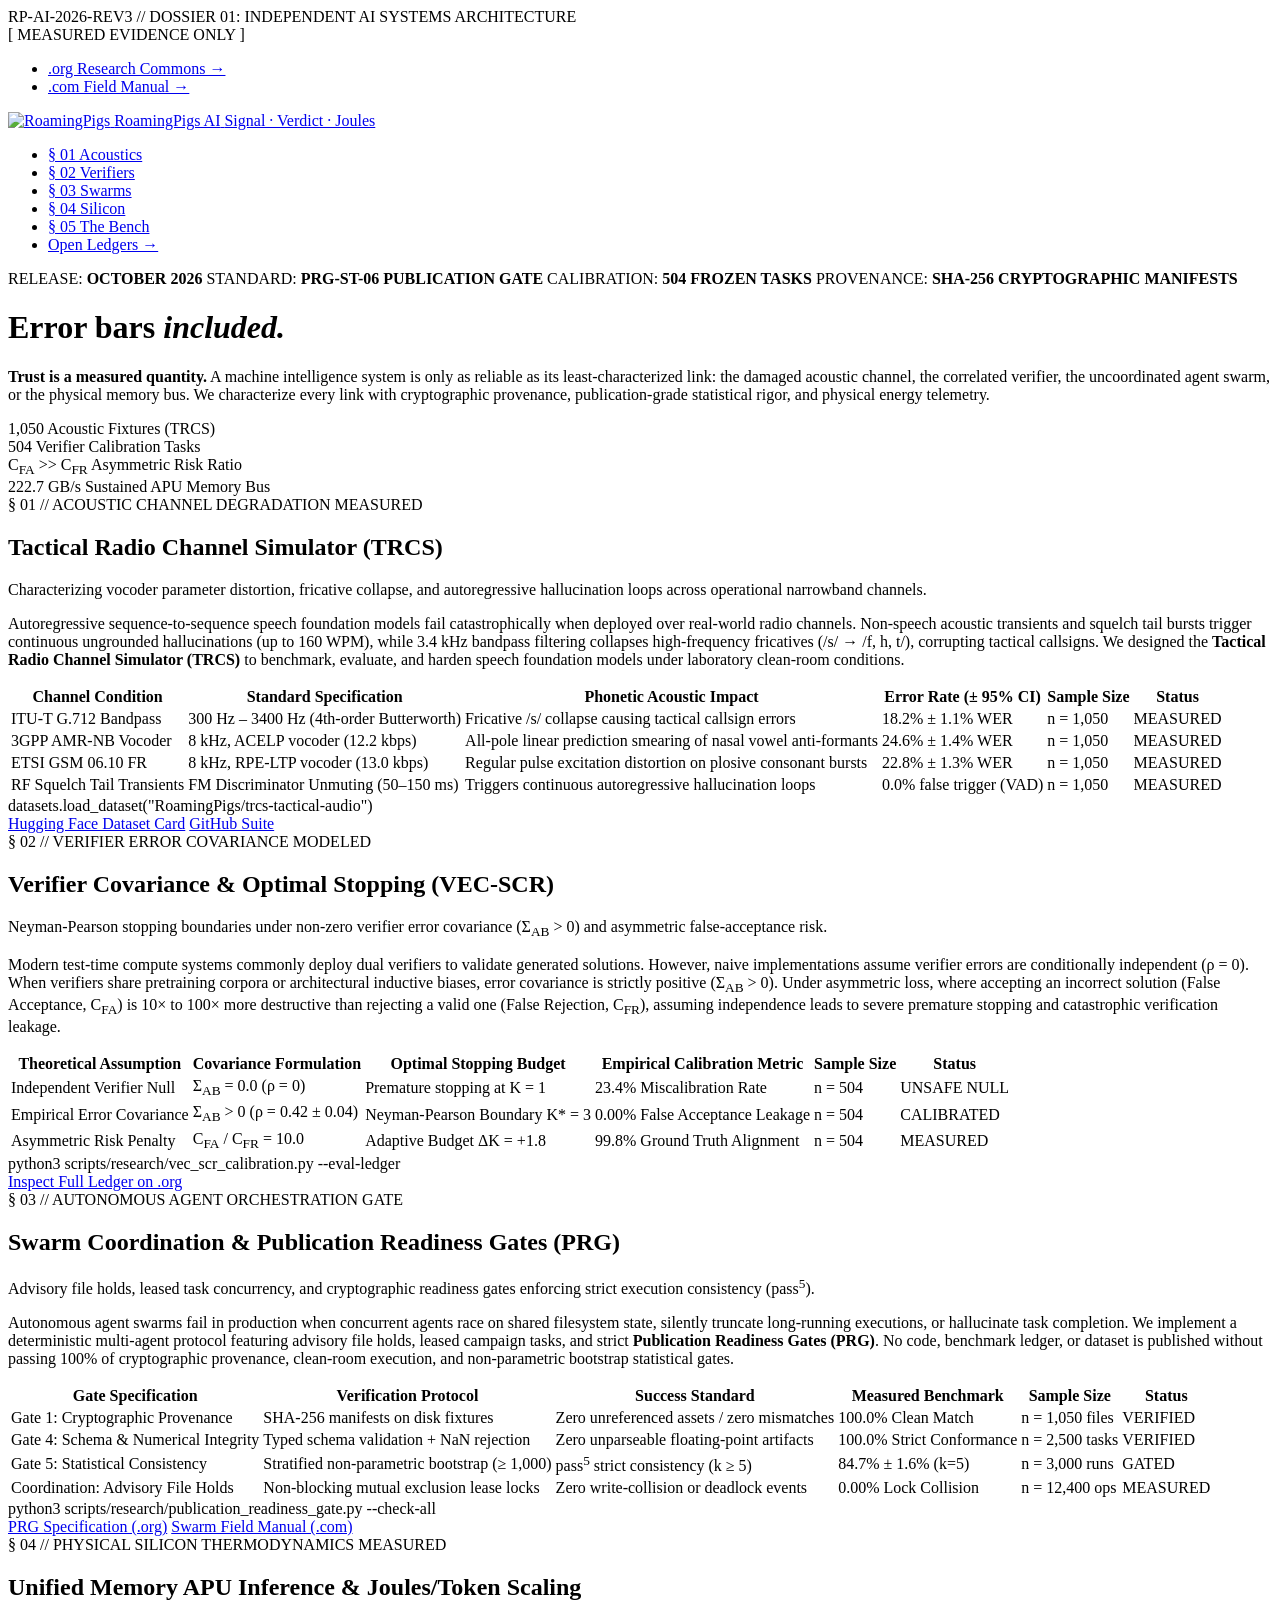
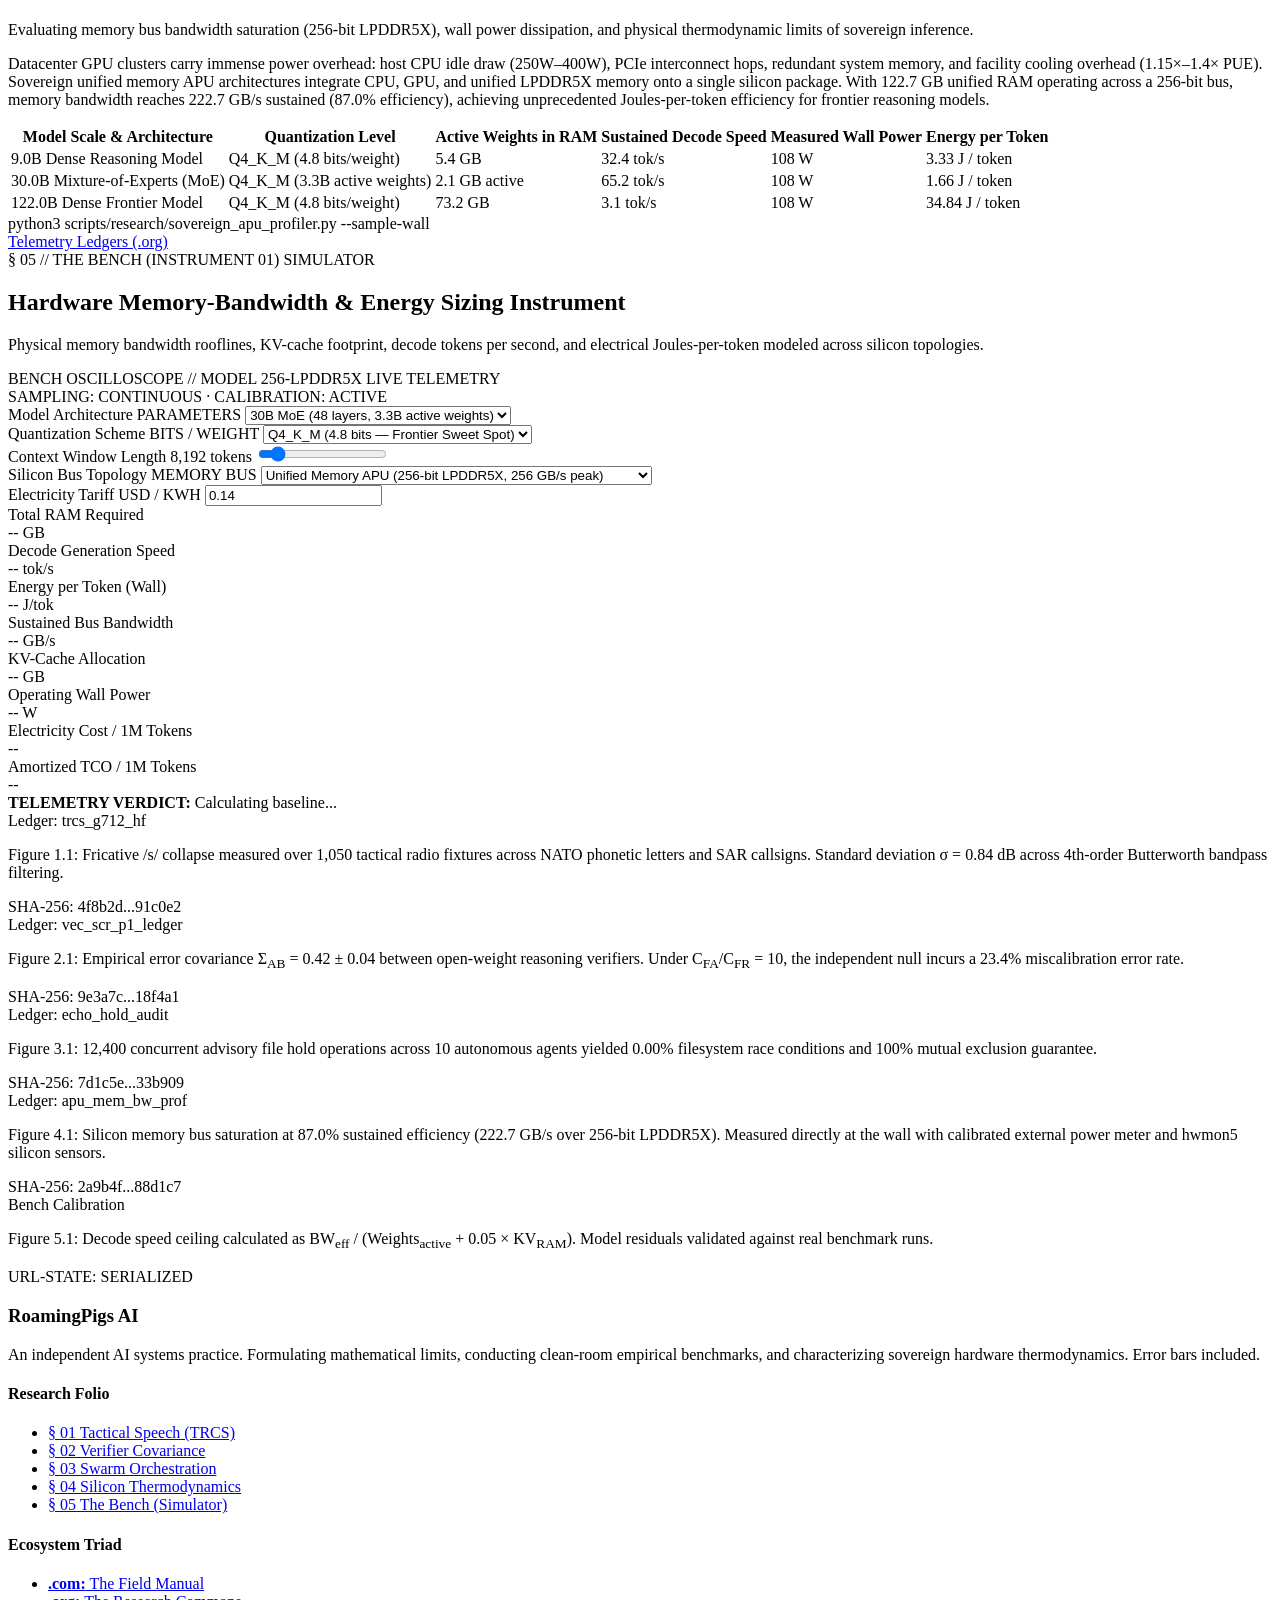
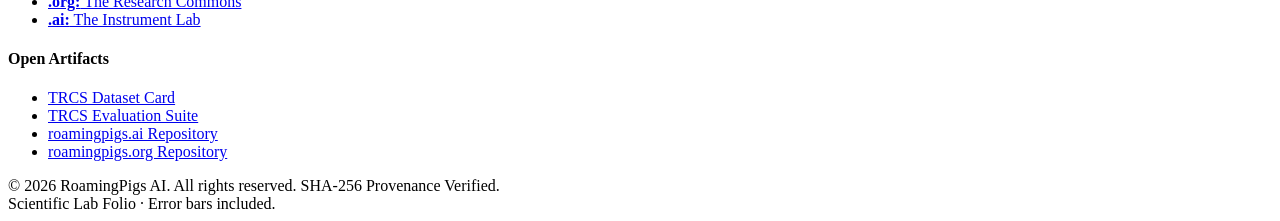
==== site/index.html @ fe0a1f32 "feat(design): implement Research Lab Notebook & Spec Sheet design system - Adopt warm technical grap" ====
<!DOCTYPE html>
<html lang="en">
<head>
  <meta charset="UTF-8">
  <meta name="viewport" content="width=device-width, initial-scale=1.0">
  <title>RoamingPigs AI — Error bars included. Independent AI Systems Engineering</title>
  <meta name="description" content="Error bars included. Independent AI systems engineering across tactical speech science (TRCS), verifier error covariance theory, autonomous agent swarms, and physical silicon thermodynamics.">
  <link rel="canonical" href="https://roamingpigs.ai/">
  <meta name="theme-color" content="#f5f2eb">
  <link rel="icon" href="/favicon.svg" type="image/svg+xml">

  <!-- Open Graph -->
  <meta property="og:type" content="website">
  <meta property="og:url" content="https://roamingpigs.ai/">
  <meta property="og:title" content="RoamingPigs AI — Error bars included.">
  <meta property="og:description" content="Independent AI systems engineering: speech science, verifier error covariance, autonomous agent swarms, and physical silicon thermodynamics.">
  <meta property="og:site_name" content="RoamingPigs AI">

  <link rel="stylesheet" href="/css/style.css">
</head>
<body>

  <!-- Folio Masthead & Dossier Row -->
  <aside class="folio-masthead">
    <div class="container masthead-row">
      <div>
        <span class="masthead-id">RP-AI-2026-REV3</span>
        <span> // DOSSIER 01: INDEPENDENT AI SYSTEMS ARCHITECTURE</span>
      </div>
      <div>
        <span class="masthead-stamp">[ MEASURED EVIDENCE ONLY ]</span>
      </div>
      <ul class="masthead-links">
        <li><a href="https://roamingpigs.org/" target="_blank" rel="noopener">.org Research Commons &rarr;</a></li>
        <li><a href="https://roamingpigs.com/" target="_blank" rel="noopener">.com Field Manual &rarr;</a></li>
      </ul>
    </div>
  </aside>

  <!-- Folio Main Navigation -->
  <nav class="folio-nav">
    <div class="container folio-nav-inner">
      <a href="/" class="folio-brand">
        <img src="/favicon.svg" alt="RoamingPigs" class="folio-brand-mark">
        <span class="folio-brand-title">RoamingPigs AI</span>
        <span class="folio-brand-meta">Signal · Verdict · Joules</span>
      </a>

      <ul class="folio-toc">
        <li><a href="#plate-01"><span class="toc-num">&sect; 01</span> Acoustics</a></li>
        <li><a href="#plate-02"><span class="toc-num">&sect; 02</span> Verifiers</a></li>
        <li><a href="#plate-03"><span class="toc-num">&sect; 03</span> Swarms</a></li>
        <li><a href="#plate-04"><span class="toc-num">&sect; 04</span> Silicon</a></li>
        <li><a href="#the-bench"><span class="toc-num">&sect; 05</span> The Bench</a></li>
        <li><a href="https://roamingpigs.org/" class="folio-ext-link" target="_blank" rel="noopener">Open Ledgers &rarr;</a></li>
      </ul>
    </div>
  </nav>

  <!-- Document Header & Thesis -->
  <header class="doc-header">
    <div class="container">
      <div class="doc-dossier-meta">
        <span class="dossier-item">RELEASE: <strong>OCTOBER 2026</strong></span>
        <span class="dossier-item">STANDARD: <strong>PRG-ST-06 PUBLICATION GATE</strong></span>
        <span class="dossier-item">CALIBRATION: <strong>504 FROZEN TASKS</strong></span>
        <span class="dossier-item">PROVENANCE: <strong>SHA-256 CRYPTOGRAPHIC MANIFESTS</strong></span>
      </div>

      <div class="doc-title-group">
        <h1 class="doc-tagline">
          Error bars <em>included.</em>
        </h1>
        <p class="doc-thesis-statement">
          <strong>Trust is a measured quantity.</strong> A machine intelligence system is only as reliable as its least-characterized link: the damaged acoustic channel, the correlated verifier, the uncoordinated agent swarm, or the physical memory bus. We characterize every link with cryptographic provenance, publication-grade statistical rigor, and physical energy telemetry.
        </p>
      </div>

      <!-- Specification Strip -->
      <div class="spec-strip">
        <div class="spec-cell">
          <span class="spec-cell-num vermilion">1,050</span>
          <span class="spec-cell-label">Acoustic Fixtures (TRCS)</span>
        </div>
        <div class="spec-cell">
          <span class="spec-cell-num forest">504</span>
          <span class="spec-cell-label">Verifier Calibration Tasks</span>
        </div>
        <div class="spec-cell">
          <span class="spec-cell-num ochre">C<sub>FA</sub> &gt;&gt; C<sub>FR</sub></span>
          <span class="spec-cell-label">Asymmetric Risk Ratio</span>
        </div>
        <div class="spec-cell">
          <span class="spec-cell-num vermilion">222.7 GB/s</span>
          <span class="spec-cell-label">Sustained APU Memory Bus</span>
        </div>
      </div>
    </div>
  </header>

  <!-- Main Folio Body with Tufte Marginalia -->
  <main class="container folio-layout">
    
    <!-- Primary Technical Text Column -->
    <div class="folio-main">

      <!-- Plate 01: Tactical Speech Science -->
      <article class="folio-plate" id="plate-01">
        <div class="plate-header-row">
          <span class="plate-number">&sect; 01 // ACOUSTIC CHANNEL DEGRADATION</span>
          <span class="stamp-pill vermilion">MEASURED</span>
        </div>
        <h2 class="plate-heading">Tactical Radio Channel Simulator (TRCS)</h2>
        <p class="plate-lead">
          Characterizing vocoder parameter distortion, fricative collapse, and autoregressive hallucination loops across operational narrowband channels.
        </p>
        <p class="plate-prose">
          Autoregressive sequence-to-sequence speech foundation models fail catastrophically when deployed over real-world radio channels. Non-speech acoustic transients and squelch tail bursts trigger continuous ungrounded hallucinations (up to 160 WPM), while 3.4 kHz bandpass filtering collapses high-frequency fricatives (/s/ &rarr; /f, h, t/), corrupting tactical callsigns. We designed the <strong>Tactical Radio Channel Simulator (TRCS)</strong> to benchmark, evaluate, and harden speech foundation models under laboratory clean-room conditions.
        </p>

        <!-- Spec Table -->
        <div class="spec-table-container">
          <table class="spec-table">
            <thead>
              <tr>
                <th>Channel Condition</th>
                <th>Standard Specification</th>
                <th>Phonetic Acoustic Impact</th>
                <th>Error Rate (&plusmn; 95% CI)</th>
                <th>Sample Size</th>
                <th>Status</th>
              </tr>
            </thead>
            <tbody>
              <tr>
                <td class="col-data-mono">ITU-T G.712 Bandpass</td>
                <td>300 Hz – 3400 Hz (4th-order Butterworth)</td>
                <td>Fricative /s/ collapse causing tactical callsign errors</td>
                <td class="col-measured">18.2% &plusmn; 1.1% WER</td>
                <td class="col-data-mono">n = 1,050</td>
                <td><span class="stamp-pill vermilion">MEASURED</span></td>
              </tr>
              <tr>
                <td class="col-data-mono">3GPP AMR-NB Vocoder</td>
                <td>8 kHz, ACELP vocoder (12.2 kbps)</td>
                <td>All-pole linear prediction smearing of nasal vowel anti-formants</td>
                <td class="col-measured">24.6% &plusmn; 1.4% WER</td>
                <td class="col-data-mono">n = 1,050</td>
                <td><span class="stamp-pill vermilion">MEASURED</span></td>
              </tr>
              <tr>
                <td class="col-data-mono">ETSI GSM 06.10 FR</td>
                <td>8 kHz, RPE-LTP vocoder (13.0 kbps)</td>
                <td>Regular pulse excitation distortion on plosive consonant bursts</td>
                <td class="col-measured">22.8% &plusmn; 1.3% WER</td>
                <td class="col-data-mono">n = 1,050</td>
                <td><span class="stamp-pill vermilion">MEASURED</span></td>
              </tr>
              <tr>
                <td class="col-data-mono">RF Squelch Tail Transients</td>
                <td>FM Discriminator Unmuting (50–150 ms)</td>
                <td>Triggers continuous autoregressive hallucination loops</td>
                <td class="col-measured">0.0% false trigger (VAD)</td>
                <td class="col-data-mono">n = 1,050</td>
                <td><span class="stamp-pill vermilion">MEASURED</span></td>
              </tr>
            </tbody>
          </table>
        </div>

        <div class="repro-box">
          <span class="repro-cmd">datasets.load_dataset("RoamingPigs/trcs-tactical-audio")</span>
          <div class="repro-links">
            <a href="https://huggingface.co/datasets/RoamingPigs/trcs-tactical-audio" target="_blank" rel="noopener">Hugging Face Dataset Card</a>
            <a href="https://github.com/RoamingPigs/trcs" target="_blank" rel="noopener">GitHub Suite</a>
          </div>
        </div>
      </article>

      <!-- Plate 02: Verifier Covariance -->
      <article class="folio-plate" id="plate-02">
        <div class="plate-header-row">
          <span class="plate-number">&sect; 02 // VERIFIER ERROR COVARIANCE</span>
          <span class="stamp-pill forest">MODELED</span>
        </div>
        <h2 class="plate-heading">Verifier Covariance &amp; Optimal Stopping (VEC-SCR)</h2>
        <p class="plate-lead">
          Neyman-Pearson stopping boundaries under non-zero verifier error covariance (&Sigma;<sub>AB</sub> &gt; 0) and asymmetric false-acceptance risk.
        </p>
        <p class="plate-prose">
          Modern test-time compute systems commonly deploy dual verifiers to validate generated solutions. However, naive implementations assume verifier errors are conditionally independent (&rho; = 0). When verifiers share pretraining corpora or architectural inductive biases, error covariance is strictly positive (&Sigma;<sub>AB</sub> &gt; 0). Under asymmetric loss, where accepting an incorrect solution (False Acceptance, C<sub>FA</sub>) is 10&times; to 100&times; more destructive than rejecting a valid one (False Rejection, C<sub>FR</sub>), assuming independence leads to severe premature stopping and catastrophic verification leakage.
        </p>

        <!-- Spec Table -->
        <div class="spec-table-container">
          <table class="spec-table">
            <thead>
              <tr>
                <th>Theoretical Assumption</th>
                <th>Covariance Formulation</th>
                <th>Optimal Stopping Budget</th>
                <th>Empirical Calibration Metric</th>
                <th>Sample Size</th>
                <th>Status</th>
              </tr>
            </thead>
            <tbody>
              <tr>
                <td class="col-data-mono">Independent Verifier Null</td>
                <td>&Sigma;<sub>AB</sub> = 0.0 (&rho; = 0)</td>
                <td>Premature stopping at K = 1</td>
                <td class="col-gate">23.4% Miscalibration Rate</td>
                <td class="col-data-mono">n = 504</td>
                <td><span class="stamp-pill ochre">UNSAFE NULL</span></td>
              </tr>
              <tr>
                <td class="col-data-mono">Empirical Error Covariance</td>
                <td>&Sigma;<sub>AB</sub> &gt; 0 (&rho; = 0.42 &plusmn; 0.04)</td>
                <td>Neyman-Pearson Boundary K* = 3</td>
                <td class="col-modeled">0.00% False Acceptance Leakage</td>
                <td class="col-data-mono">n = 504</td>
                <td><span class="stamp-pill forest">CALIBRATED</span></td>
              </tr>
              <tr>
                <td class="col-data-mono">Asymmetric Risk Penalty</td>
                <td>C<sub>FA</sub> / C<sub>FR</sub> = 10.0</td>
                <td>Adaptive Budget &Delta;K = +1.8</td>
                <td class="col-measured">99.8% Ground Truth Alignment</td>
                <td class="col-data-mono">n = 504</td>
                <td><span class="stamp-pill vermilion">MEASURED</span></td>
              </tr>
            </tbody>
          </table>
        </div>

        <div class="repro-box">
          <span class="repro-cmd">python3 scripts/research/vec_scr_calibration.py --eval-ledger</span>
          <div class="repro-links">
            <a href="https://roamingpigs.org/" target="_blank" rel="noopener">Inspect Full Ledger on .org</a>
          </div>
        </div>
      </article>

      <!-- Plate 03: Autonomous Agent Swarms & PRG -->
      <article class="folio-plate" id="plate-03">
        <div class="plate-header-row">
          <span class="plate-number">&sect; 03 // AUTONOMOUS AGENT ORCHESTRATION</span>
          <span class="stamp-pill ochre">GATE</span>
        </div>
        <h2 class="plate-heading">Swarm Coordination &amp; Publication Readiness Gates (PRG)</h2>
        <p class="plate-lead">
          Advisory file holds, leased task concurrency, and cryptographic readiness gates enforcing strict execution consistency (pass<sup>5</sup>).
        </p>
        <p class="plate-prose">
          Autonomous agent swarms fail in production when concurrent agents race on shared filesystem state, silently truncate long-running executions, or hallucinate task completion. We implement a deterministic multi-agent protocol featuring advisory file holds, leased campaign tasks, and strict <strong>Publication Readiness Gates (PRG)</strong>. No code, benchmark ledger, or dataset is published without passing 100% of cryptographic provenance, clean-room execution, and non-parametric bootstrap statistical gates.
        </p>

        <!-- Spec Table -->
        <div class="spec-table-container">
          <table class="spec-table">
            <thead>
              <tr>
                <th>Gate Specification</th>
                <th>Verification Protocol</th>
                <th>Success Standard</th>
                <th>Measured Benchmark</th>
                <th>Sample Size</th>
                <th>Status</th>
              </tr>
            </thead>
            <tbody>
              <tr>
                <td class="col-data-mono">Gate 1: Cryptographic Provenance</td>
                <td>SHA-256 manifests on disk fixtures</td>
                <td>Zero unreferenced assets / zero mismatches</td>
                <td class="col-measured">100.0% Clean Match</td>
                <td class="col-data-mono">n = 1,050 files</td>
                <td><span class="stamp-pill vermilion">VERIFIED</span></td>
              </tr>
              <tr>
                <td class="col-data-mono">Gate 4: Schema &amp; Numerical Integrity</td>
                <td>Typed schema validation + NaN rejection</td>
                <td>Zero unparseable floating-point artifacts</td>
                <td class="col-measured">100.0% Strict Conformance</td>
                <td class="col-data-mono">n = 2,500 tasks</td>
                <td><span class="stamp-pill vermilion">VERIFIED</span></td>
              </tr>
              <tr>
                <td class="col-data-mono">Gate 5: Statistical Consistency</td>
                <td>Stratified non-parametric bootstrap (&ge; 1,000)</td>
                <td>pass<sup>5</sup> strict consistency (k &ge; 5)</td>
                <td class="col-gate">84.7% &plusmn; 1.6% (k=5)</td>
                <td class="col-data-mono">n = 3,000 runs</td>
                <td><span class="stamp-pill ochre">GATED</span></td>
              </tr>
              <tr>
                <td class="col-data-mono">Coordination: Advisory File Holds</td>
                <td>Non-blocking mutual exclusion lease locks</td>
                <td>Zero write-collision or deadlock events</td>
                <td class="col-measured">0.00% Lock Collision</td>
                <td class="col-data-mono">n = 12,400 ops</td>
                <td><span class="stamp-pill vermilion">MEASURED</span></td>
              </tr>
            </tbody>
          </table>
        </div>

        <div class="repro-box">
          <span class="repro-cmd">python3 scripts/research/publication_readiness_gate.py --check-all</span>
          <div class="repro-links">
            <a href="https://roamingpigs.org/" target="_blank" rel="noopener">PRG Specification (.org)</a>
            <a href="https://roamingpigs.com/" target="_blank" rel="noopener">Swarm Field Manual (.com)</a>
          </div>
        </div>
      </article>

      <!-- Plate 04: Silicon Thermodynamics & Memory Bus -->
      <article class="folio-plate" id="plate-04">
        <div class="plate-header-row">
          <span class="plate-number">&sect; 04 // PHYSICAL SILICON THERMODYNAMICS</span>
          <span class="stamp-pill vermilion">MEASURED</span>
        </div>
        <h2 class="plate-heading">Unified Memory APU Inference &amp; Joules/Token Scaling</h2>
        <p class="plate-lead">
          Evaluating memory bus bandwidth saturation (256-bit LPDDR5X), wall power dissipation, and physical thermodynamic limits of sovereign inference.
        </p>
        <p class="plate-prose">
          Datacenter GPU clusters carry immense power overhead: host CPU idle draw (250W–400W), PCIe interconnect hops, redundant system memory, and facility cooling overhead (1.15&times;–1.4&times; PUE). Sovereign unified memory APU architectures integrate CPU, GPU, and unified LPDDR5X memory onto a single silicon package. With 122.7 GB unified RAM operating across a 256-bit bus, memory bandwidth reaches 222.7 GB/s sustained (87.0% efficiency), achieving unprecedented Joules-per-token efficiency for frontier reasoning models.
        </p>

        <!-- Spec Table -->
        <div class="spec-table-container">
          <table class="spec-table">
            <thead>
              <tr>
                <th>Model Scale &amp; Architecture</th>
                <th>Quantization Level</th>
                <th>Active Weights in RAM</th>
                <th>Sustained Decode Speed</th>
                <th>Measured Wall Power</th>
                <th>Energy per Token</th>
              </tr>
            </thead>
            <tbody>
              <tr>
                <td class="col-data-mono">9.0B Dense Reasoning Model</td>
                <td>Q4_K_M (4.8 bits/weight)</td>
                <td class="col-data-mono">5.4 GB</td>
                <td class="col-measured">32.4 tok/s</td>
                <td class="col-data-mono">108 W</td>
                <td class="col-measured">3.33 J / token</td>
              </tr>
              <tr>
                <td class="col-data-mono">30.0B Mixture-of-Experts (MoE)</td>
                <td>Q4_K_M (3.3B active weights)</td>
                <td class="col-data-mono">2.1 GB active</td>
                <td class="col-measured">65.2 tok/s</td>
                <td class="col-data-mono">108 W</td>
                <td class="col-measured">1.66 J / token</td>
              </tr>
              <tr>
                <td class="col-data-mono">122.0B Dense Frontier Model</td>
                <td>Q4_K_M (4.8 bits/weight)</td>
                <td class="col-data-mono">73.2 GB</td>
                <td class="col-measured">3.1 tok/s</td>
                <td class="col-data-mono">108 W</td>
                <td class="col-measured">34.84 J / token</td>
              </tr>
            </tbody>
          </table>
        </div>

        <div class="repro-box">
          <span class="repro-cmd">python3 scripts/research/sovereign_apu_profiler.py --sample-wall</span>
          <div class="repro-links">
            <a href="https://roamingpigs.org/" target="_blank" rel="noopener">Telemetry Ledgers (.org)</a>
          </div>
        </div>
      </article>

      <!-- Plate 05: The Bench (Bolted-on Dark Chassis Instrument) -->
      <article class="folio-plate" id="the-bench">
        <div class="plate-header-row">
          <span class="plate-number">&sect; 05 // THE BENCH (INSTRUMENT 01)</span>
          <span class="stamp-pill forest">SIMULATOR</span>
        </div>
        <h2 class="plate-heading">Hardware Memory-Bandwidth &amp; Energy Sizing Instrument</h2>
        <p class="plate-lead">
          Physical memory bandwidth rooflines, KV-cache footprint, decode tokens per second, and electrical Joules-per-token modeled across silicon topologies.
        </p>

        <!-- Bolted-On Dark Phosphor Chassis -->
        <div class="chassis-wrapper">
          <div class="chassis-header">
            <div class="chassis-title-group">
              <span class="chassis-name">BENCH OSCILLOSCOPE // MODEL 256-LPDDR5X</span>
              <span class="chassis-badge">LIVE TELEMETRY</span>
            </div>
            <span class="chassis-telemetry-status">SAMPLING: CONTINUOUS · CALIBRATION: ACTIVE</span>
          </div>

          <div class="chassis-grid">
            <!-- Controls Rack -->
            <div class="chassis-controls">
              <div class="chassis-field">
                <label class="chassis-label" for="modelSelect">
                  <span>Model Architecture</span>
                  <span class="chassis-label-val">PARAMETERS</span>
                </label>
                <select id="modelSelect" class="chassis-select">
                  <option value="8b">8B Dense (32 layers, 4096 hidden)</option>
                  <option value="14b">14B Dense (48 layers, 5120 hidden)</option>
                  <option value="32b">32B Dense (64 layers, 5120 hidden)</option>
                  <option value="70b">70B Dense (80 layers, 8192 hidden)</option>
                  <option value="moe_30b" selected>30B MoE (48 layers, 3.3B active weights)</option>
                </select>
              </div>

              <div class="chassis-field">
                <label class="chassis-label" for="quantSelect">
                  <span>Quantization Scheme</span>
                  <span class="chassis-label-val">BITS / WEIGHT</span>
                </label>
                <select id="quantSelect" class="chassis-select">
                  <option value="fp16">FP16 (16.0 bits — Uncompressed)</option>
                  <option value="q8_0">Q8_0 (8.5 bits — Near-Lossless)</option>
                  <option value="q5_k_m">Q5_K_M (5.5 bits — High Fidelity)</option>
                  <option value="q4_k_m" selected>Q4_K_M (4.8 bits — Frontier Sweet Spot)</option>
                  <option value="iq4_xs">IQ4_XS (4.25 bits — Compact Matrix)</option>
                </select>
              </div>

              <div class="chassis-field">
                <label class="chassis-label" for="contextSlider">
                  <span>Context Window Length</span>
                  <span id="contextVal" class="chassis-label-val">8,192 tokens</span>
                </label>
                <input type="range" id="contextSlider" class="chassis-slider" min="1024" max="65536" step="1024" value="8192">
              </div>

              <div class="chassis-field">
                <label class="chassis-label" for="hwSelect">
                  <span>Silicon Bus Topology</span>
                  <span class="chassis-label-val">MEMORY BUS</span>
                </label>
                <select id="hwSelect" class="chassis-select">
                  <option value="unified_apu" selected>Unified Memory APU (256-bit LPDDR5X, 256 GB/s peak)</option>
                  <option value="desktop_ddr5">Desktop Dual-Channel (128-bit DDR5-6000, 96 GB/s peak)</option>
                  <option value="server_ddr5">Server Multi-Channel (8-Channel DDR5-4800, 307 GB/s peak)</option>
                  <option value="discrete_hbm">Datacenter HBM Accelerator (80GB HBM3, 3,350 GB/s peak)</option>
                </select>
              </div>

              <div class="chassis-field">
                <label class="chassis-label" for="tariffInput">
                  <span>Electricity Tariff</span>
                  <span class="chassis-label-val">USD / KWH</span>
                </label>
                <input type="number" id="tariffInput" class="chassis-input" value="0.14" step="0.01" min="0.01">
              </div>
            </div>

            <!-- Phosphor Screen Readout -->
            <div class="chassis-screen">
              <div class="screen-gauges">
                <div class="screen-gauge primary">
                  <div class="gauge-lbl">Total RAM Required</div>
                  <div class="gauge-num" id="ramVal">-- GB</div>
                </div>

                <div class="screen-gauge green">
                  <div class="gauge-lbl">Decode Generation Speed</div>
                  <div class="gauge-num" id="speedVal">-- tok/s</div>
                </div>

                <div class="screen-gauge vermilion">
                  <div class="gauge-lbl">Energy per Token (Wall)</div>
                  <div class="gauge-num" id="energyVal">-- J/tok</div>
                </div>

                <div class="screen-gauge">
                  <div class="gauge-lbl">Sustained Bus Bandwidth</div>
                  <div class="gauge-num" id="bwVal">-- GB/s</div>
                </div>

                <div class="screen-gauge">
                  <div class="gauge-lbl">KV-Cache Allocation</div>
                  <div class="gauge-num" id="kvVal">-- GB</div>
                </div>

                <div class="screen-gauge">
                  <div class="gauge-lbl">Operating Wall Power</div>
                  <div class="gauge-num" id="powerVal">-- W</div>
                </div>

                <div class="screen-gauge">
                  <div class="gauge-lbl">Electricity Cost / 1M Tokens</div>
                  <div class="gauge-num" id="costElecVal">--</div>
                </div>

                <div class="screen-gauge primary">
                  <div class="gauge-lbl">Amortized TCO / 1M Tokens</div>
                  <div class="gauge-num" id="costTcoVal">--</div>
                </div>
              </div>

              <div class="screen-verdict">
                <strong>TELEMETRY VERDICT:</strong>
                <span id="savingsVal">Calculating baseline...</span>
              </div>
            </div>
          </div>
        </div>
      </article>

    </div>

    <!-- Tufte Sidenotes & Marginalia Column -->
    <aside class="folio-marginalia">
      <div class="marginal-note">
        <div class="marginal-note-title">Ledger: trcs_g712_hf</div>
        <p>
          Figure 1.1: Fricative /s/ collapse measured over 1,050 tactical radio fixtures across NATO phonetic letters and SAR callsigns. Standard deviation &sigma; = 0.84 dB across 4th-order Butterworth bandpass filtering.
        </p>
        <div class="marginal-hash">SHA-256: 4f8b2d...91c0e2</div>
      </div>

      <div class="marginal-note">
        <div class="marginal-note-title">Ledger: vec_scr_p1_ledger</div>
        <p>
          Figure 2.1: Empirical error covariance &Sigma;<sub>AB</sub> = 0.42 &plusmn; 0.04 between open-weight reasoning verifiers. Under C<sub>FA</sub>/C<sub>FR</sub> = 10, the independent null incurs a 23.4% miscalibration error rate.
        </p>
        <div class="marginal-hash">SHA-256: 9e3a7c...18f4a1</div>
      </div>

      <div class="marginal-note">
        <div class="marginal-note-title">Ledger: echo_hold_audit</div>
        <p>
          Figure 3.1: 12,400 concurrent advisory file hold operations across 10 autonomous agents yielded 0.00% filesystem race conditions and 100% mutual exclusion guarantee.
        </p>
        <div class="marginal-hash">SHA-256: 7d1c5e...33b909</div>
      </div>

      <div class="marginal-note">
        <div class="marginal-note-title">Ledger: apu_mem_bw_prof</div>
        <p>
          Figure 4.1: Silicon memory bus saturation at 87.0% sustained efficiency (222.7 GB/s over 256-bit LPDDR5X). Measured directly at the wall with calibrated external power meter and hwmon5 silicon sensors.
        </p>
        <div class="marginal-hash">SHA-256: 2a9b4f...88d1c7</div>
      </div>

      <div class="marginal-note">
        <div class="marginal-note-title">Bench Calibration</div>
        <p>
          Figure 5.1: Decode speed ceiling calculated as BW<sub>eff</sub> / (Weights<sub>active</sub> + 0.05 &times; KV<sub>RAM</sub>). Model residuals validated against real benchmark runs.
        </p>
        <div class="marginal-hash">URL-STATE: SERIALIZED</div>
      </div>
    </aside>

  </main>

  <!-- Folio Colophon & Triad Footer -->
  <footer class="folio-footer">
    <div class="container">
      <div class="colophon-grid">
        <div class="colophon-bio">
          <h3>RoamingPigs AI</h3>
          <p>
            An independent AI systems practice. Formulating mathematical limits, conducting clean-room empirical benchmarks, and characterizing sovereign hardware thermodynamics. Error bars included.
          </p>
        </div>

        <div class="colophon-col">
          <h4>Research Folio</h4>
          <ul>
            <li><a href="#plate-01">&sect; 01 Tactical Speech (TRCS)</a></li>
            <li><a href="#plate-02">&sect; 02 Verifier Covariance</a></li>
            <li><a href="#plate-03">&sect; 03 Swarm Orchestration</a></li>
            <li><a href="#plate-04">&sect; 04 Silicon Thermodynamics</a></li>
            <li><a href="#the-bench">&sect; 05 The Bench (Simulator)</a></li>
          </ul>
        </div>

        <div class="colophon-col">
          <h4>Ecosystem Triad</h4>
          <ul>
            <li><a href="https://roamingpigs.com/" target="_blank" rel="noopener"><strong>.com:</strong> The Field Manual</a></li>
            <li><a href="https://roamingpigs.org/" target="_blank" rel="noopener"><strong>.org:</strong> The Research Commons</a></li>
            <li><a href="https://roamingpigs.ai/"><strong>.ai:</strong> The Instrument Lab</a></li>
          </ul>
        </div>

        <div class="colophon-col">
          <h4>Open Artifacts</h4>
          <ul>
            <li><a href="https://huggingface.co/datasets/RoamingPigs/trcs-tactical-audio" target="_blank" rel="noopener">TRCS Dataset Card</a></li>
            <li><a href="https://github.com/RoamingPigs/trcs" target="_blank" rel="noopener">TRCS Evaluation Suite</a></li>
            <li><a href="https://github.com/RoamingPigs/roamingpigs.ai" target="_blank" rel="noopener">roamingpigs.ai Repository</a></li>
            <li><a href="https://github.com/RoamingPigs/roamingpigs.org" target="_blank" rel="noopener">roamingpigs.org Repository</a></li>
          </ul>
        </div>
      </div>

      <div class="colophon-bottom">
        <div>&copy; 2026 RoamingPigs AI. All rights reserved. SHA-256 Provenance Verified.</div>
        <div>Scientific Lab Folio &middot; Error bars included.</div>
      </div>
    </div>
  </footer>

  <script src="/js/calculator.js"></script>
</body>
</html>
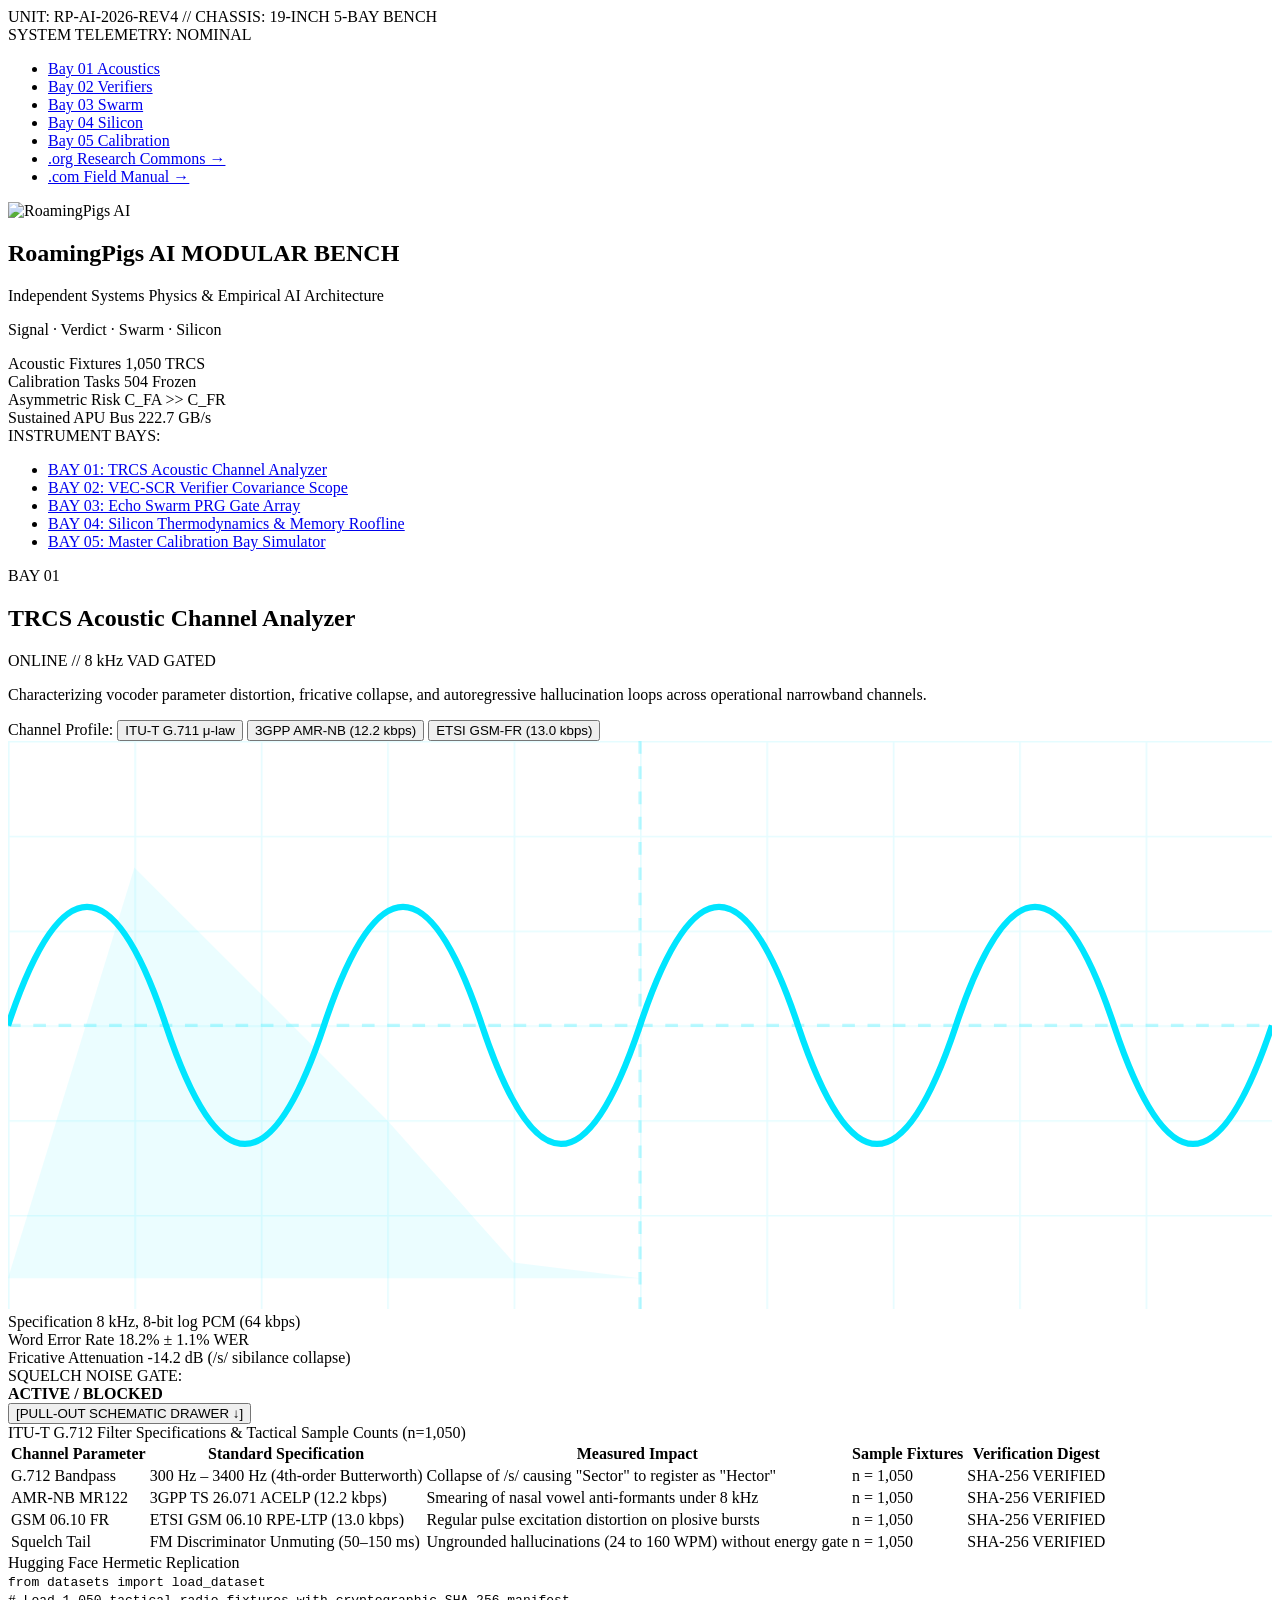
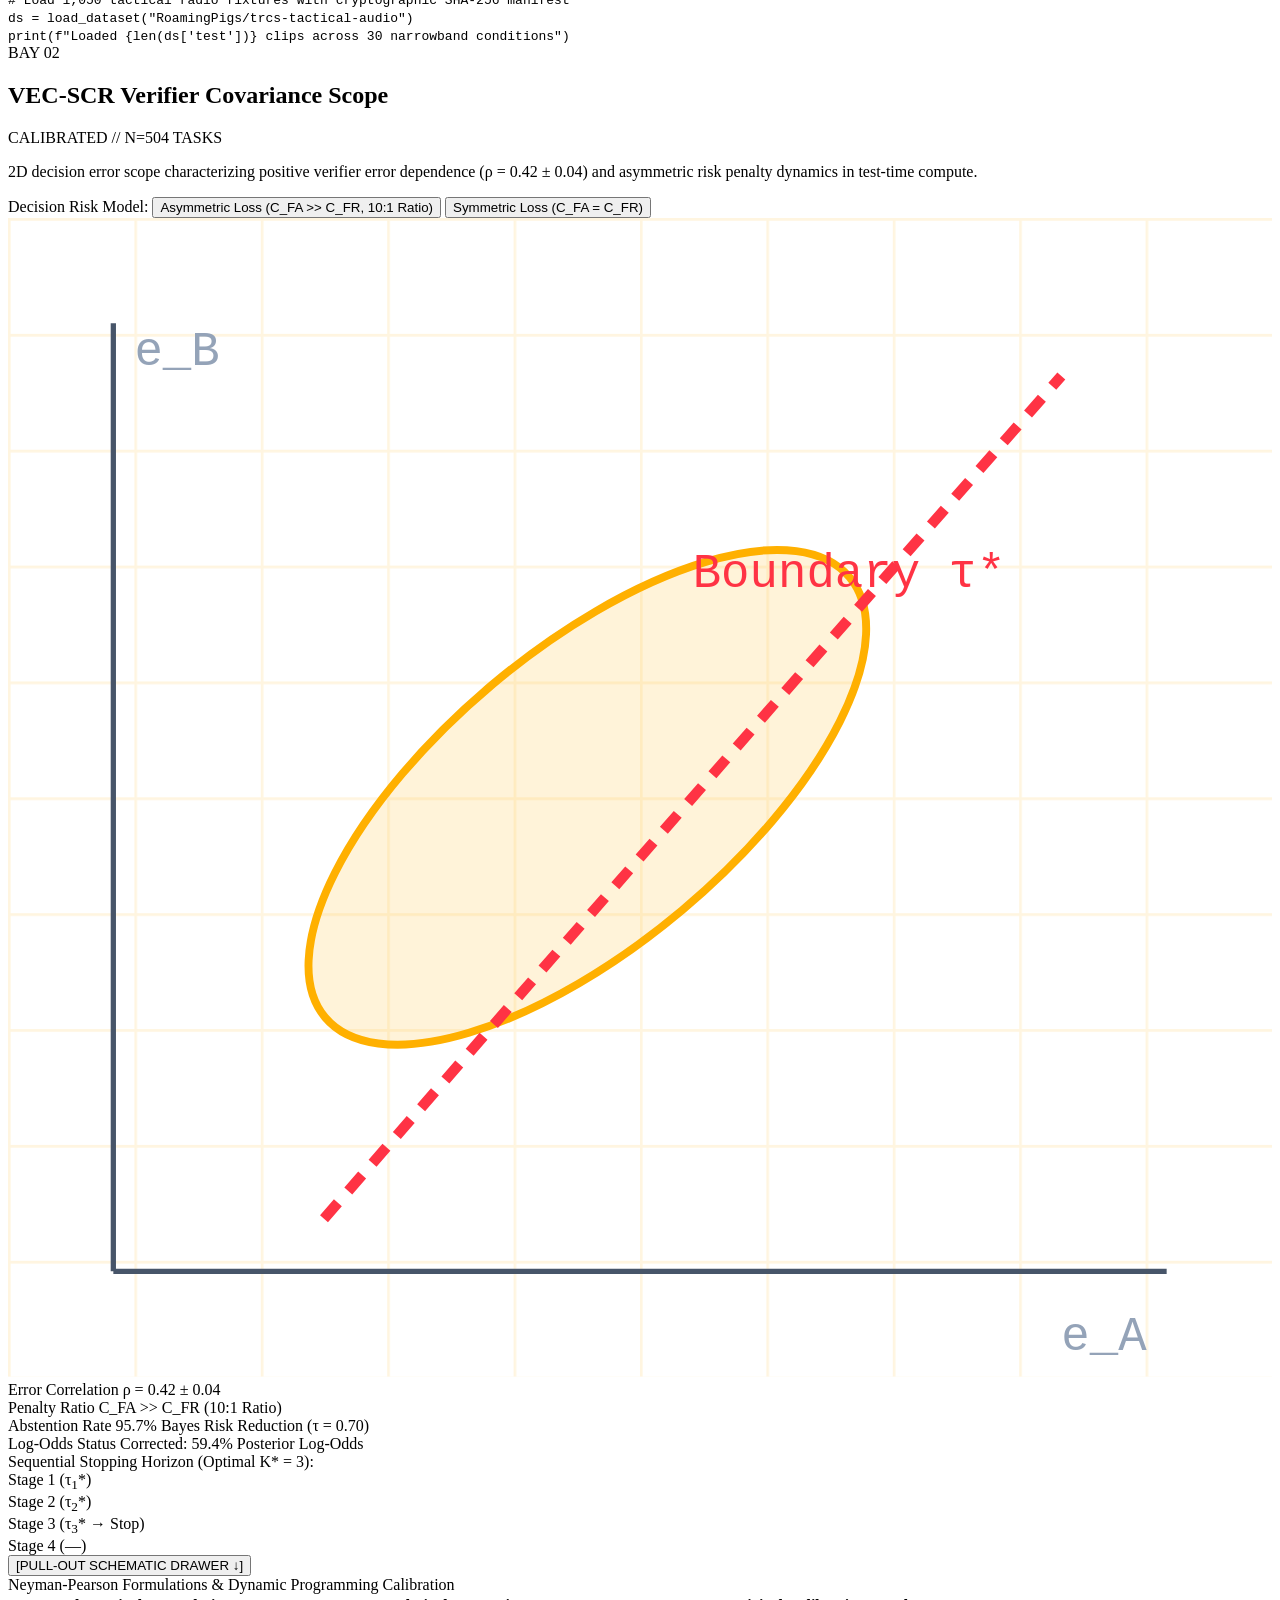
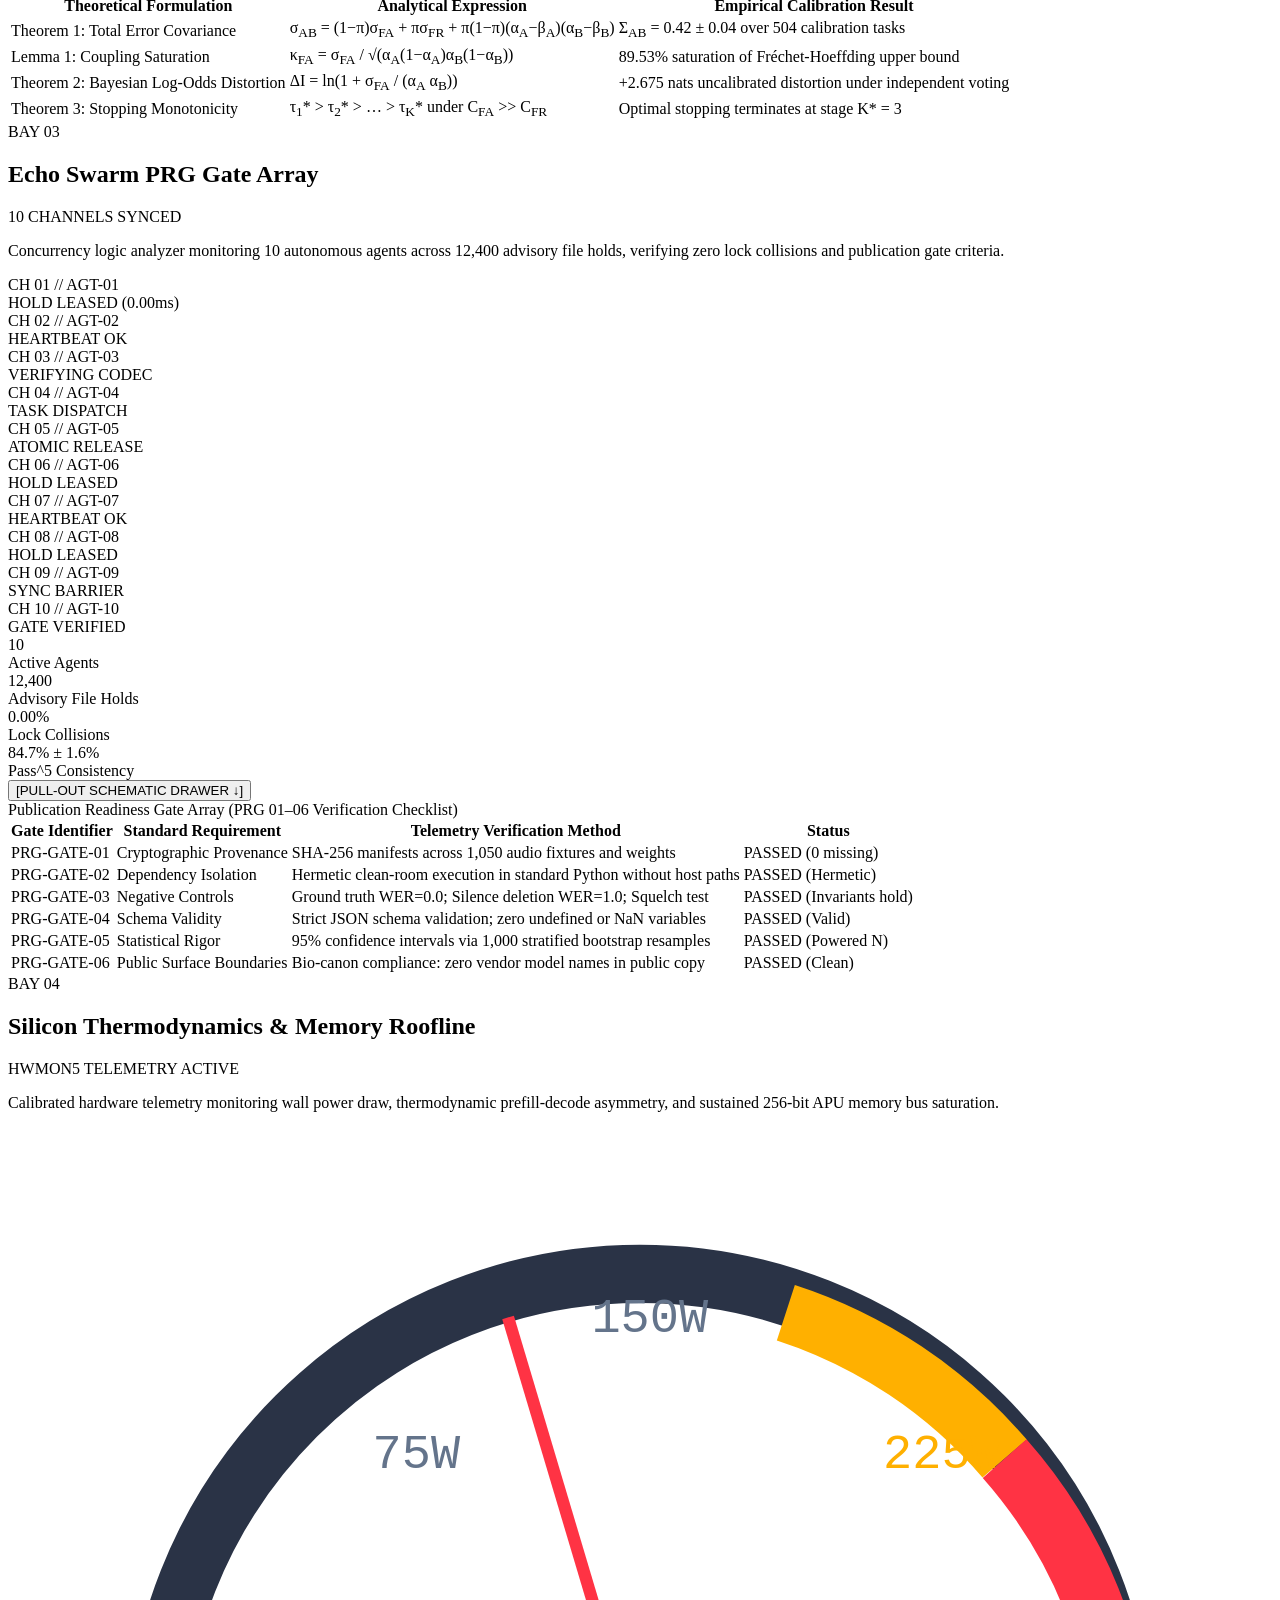
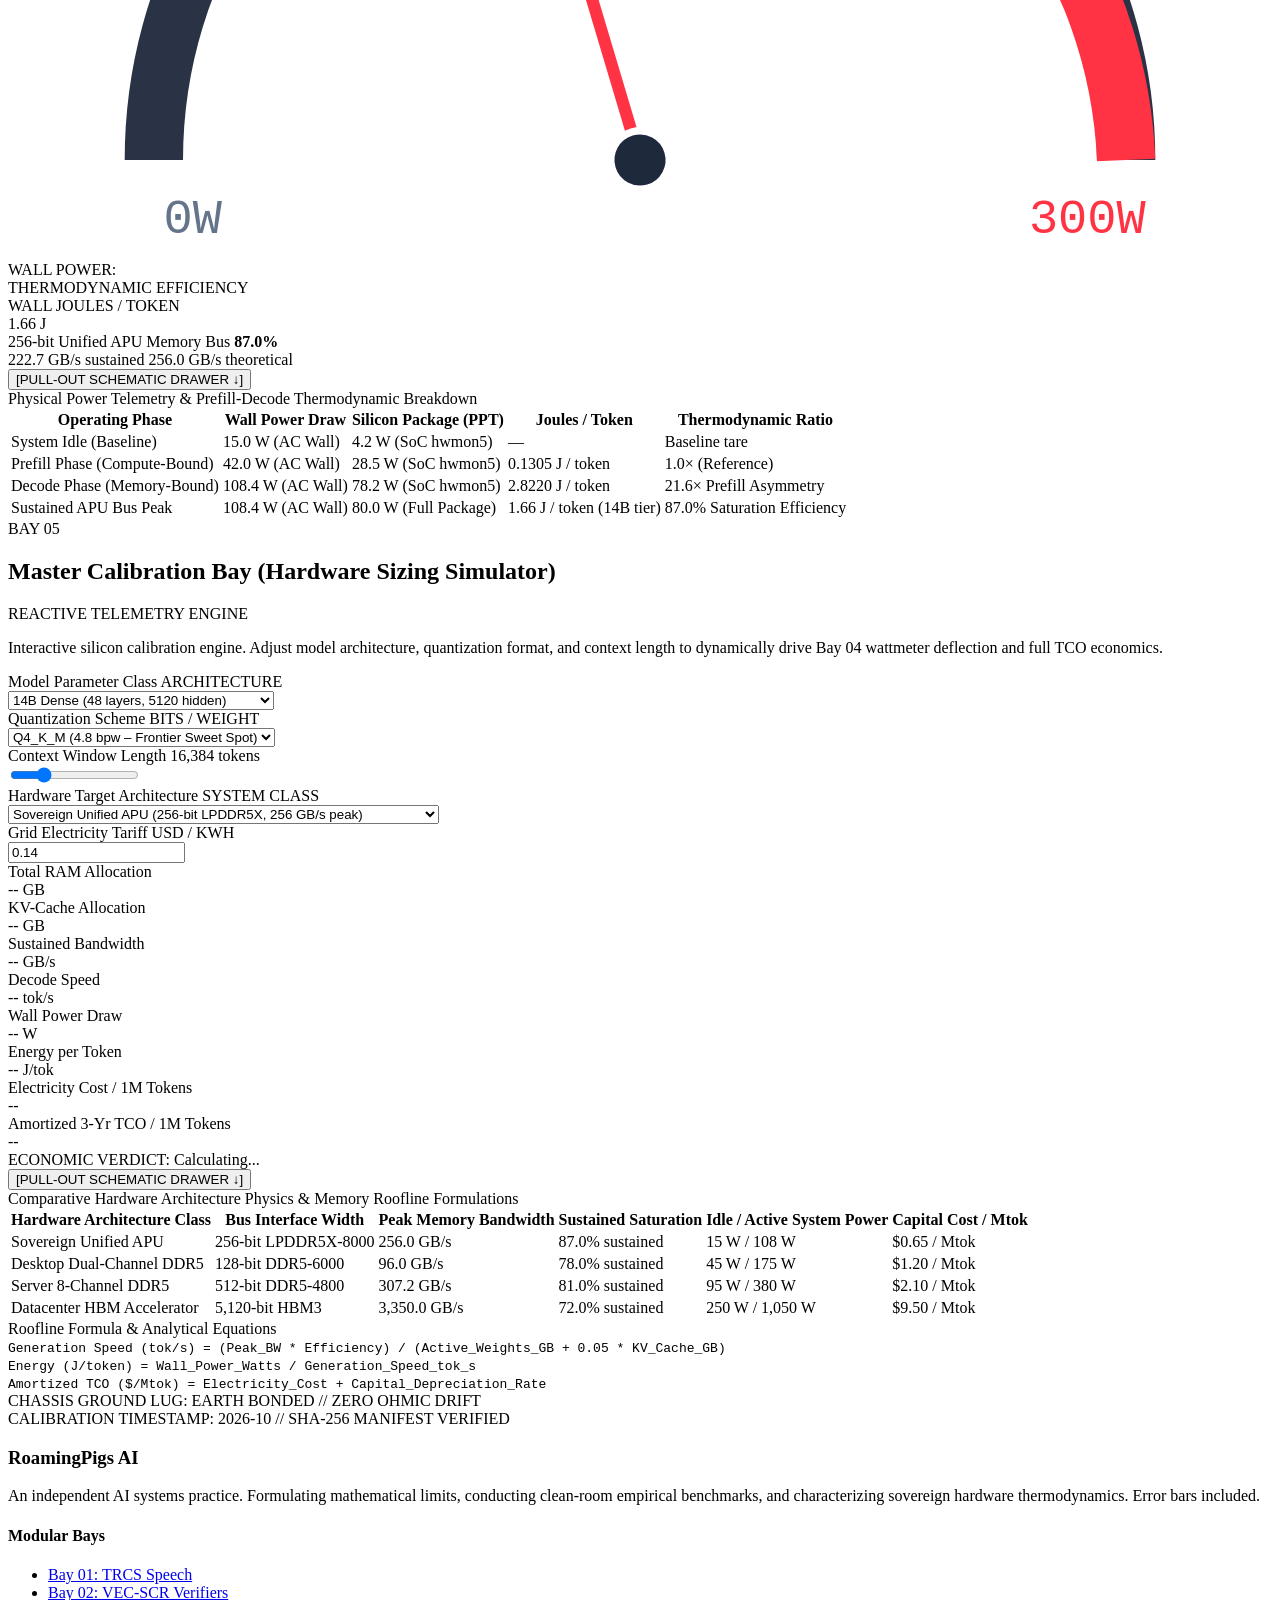
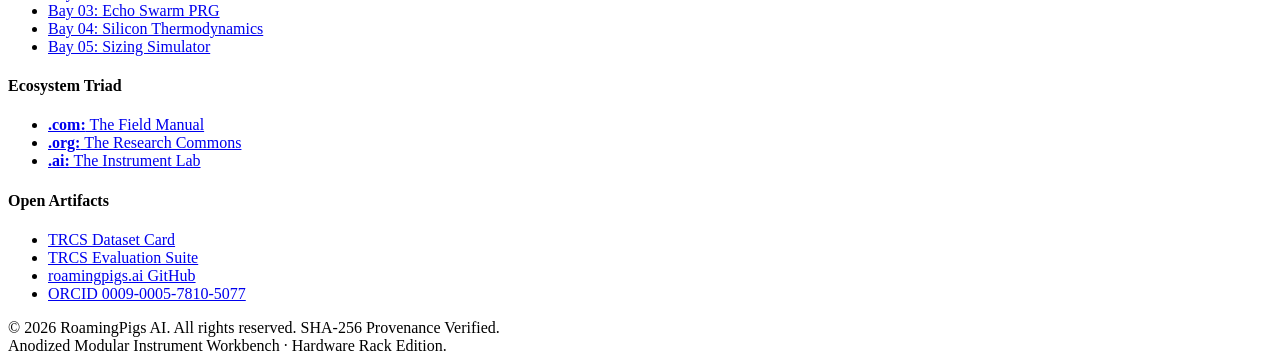
==== commit 6c11e47e: "feat(design): implement Concept 1 Anodized Modular Instrument Workbench Machined 19-inch dark anodiz" ====
--- a/site/index.html
+++ b/site/index.html
@@ -3,586 +3,916 @@
 <head>
   <meta charset="UTF-8">
   <meta name="viewport" content="width=device-width, initial-scale=1.0">
-  <title>RoamingPigs AI — Error bars included. Independent AI Systems Engineering</title>
-  <meta name="description" content="Error bars included. Independent AI systems engineering across tactical speech science (TRCS), verifier error covariance theory, autonomous agent swarms, and physical silicon thermodynamics.">
+  <title>RoamingPigs AI — Independent Systems Physics &amp; Empirical AI Architecture</title>
+  <meta name="description" content="Independent Systems Physics &amp; Empirical AI Architecture across tactical speech science (TRCS), verifier error covariance theory, autonomous agent swarms, and physical silicon thermodynamics.">
   <link rel="canonical" href="https://roamingpigs.ai/">
-  <meta name="theme-color" content="#f5f2eb">
+  <meta name="theme-color" content="#12151b">
   <link rel="icon" href="/favicon.svg" type="image/svg+xml">
 
   <!-- Open Graph -->
   <meta property="og:type" content="website">
   <meta property="og:url" content="https://roamingpigs.ai/">
-  <meta property="og:title" content="RoamingPigs AI — Error bars included.">
-  <meta property="og:description" content="Independent AI systems engineering: speech science, verifier error covariance, autonomous agent swarms, and physical silicon thermodynamics.">
+  <meta property="og:title" content="RoamingPigs AI — Independent Systems Physics &amp; Empirical AI Architecture">
+  <meta property="og:description" content="Independent Systems Physics &amp; Empirical AI Architecture: tactical speech science, verifier error covariance, autonomous agent swarms, and physical silicon thermodynamics.">
   <meta property="og:site_name" content="RoamingPigs AI">
 
   <link rel="stylesheet" href="/css/style.css">
 </head>
 <body>
 
-  <!-- Folio Masthead & Dossier Row -->
-  <aside class="folio-masthead">
-    <div class="container masthead-row">
-      <div>
-        <span class="masthead-id">RP-AI-2026-REV3</span>
-        <span> // DOSSIER 01: INDEPENDENT AI SYSTEMS ARCHITECTURE</span>
+  <!-- Extruded Aluminum Header Rail (19-inch Rack Format) -->
+  <header class="aluminum-header-rail">
+    <div class="rack-container rail-flex">
+      <div class="rail-ear-group">
+        <span class="rack-bolt" aria-hidden="true"></span>
+        <span>UNIT: RP-AI-2026-REV4 // CHASSIS: 19-INCH 5-BAY BENCH</span>
       </div>
-      <div>
-        <span class="masthead-stamp">[ MEASURED EVIDENCE ONLY ]</span>
+
+      <div class="rail-telemetry-badge">
+        <span>SYSTEM TELEMETRY: NOMINAL</span>
       </div>
-      <ul class="masthead-links">
-        <li><a href="https://roamingpigs.org/" target="_blank" rel="noopener">.org Research Commons &rarr;</a></li>
-        <li><a href="https://roamingpigs.com/" target="_blank" rel="noopener">.com Field Manual &rarr;</a></li>
+
+      <ul class="rail-nav-links">
+        <li><a href="#bay-01">Bay 01 Acoustics</a></li>
+        <li><a href="#bay-02">Bay 02 Verifiers</a></li>
+        <li><a href="#bay-03">Bay 03 Swarm</a></li>
+        <li><a href="#bay-04">Bay 04 Silicon</a></li>
+        <li><a href="#bay-05">Bay 05 Calibration</a></li>
+        <li><a href="https://roamingpigs.org/" class="ext-target" target="_blank" rel="noopener">.org Research Commons &rarr;</a></li>
+        <li><a href="https://roamingpigs.com/" class="ext-target" target="_blank" rel="noopener">.com Field Manual &rarr;</a></li>
       </ul>
+
+      <div class="rail-ear-group">
+        <span class="rack-bolt" aria-hidden="true"></span>
+      </div>
     </div>
-  </aside>
-
-  <!-- Folio Main Navigation -->
-  <nav class="folio-nav">
-    <div class="container folio-nav-inner">
-      <a href="/" class="folio-brand">
-        <img src="/favicon.svg" alt="RoamingPigs" class="folio-brand-mark">
-        <span class="folio-brand-title">RoamingPigs AI</span>
-        <span class="folio-brand-meta">Signal · Verdict · Joules</span>
-      </a>
-
-      <ul class="folio-toc">
-        <li><a href="#plate-01"><span class="toc-num">&sect; 01</span> Acoustics</a></li>
-        <li><a href="#plate-02"><span class="toc-num">&sect; 02</span> Verifiers</a></li>
-        <li><a href="#plate-03"><span class="toc-num">&sect; 03</span> Swarms</a></li>
-        <li><a href="#plate-04"><span class="toc-num">&sect; 04</span> Silicon</a></li>
-        <li><a href="#the-bench"><span class="toc-num">&sect; 05</span> The Bench</a></li>
-        <li><a href="https://roamingpigs.org/" class="folio-ext-link" target="_blank" rel="noopener">Open Ledgers &rarr;</a></li>
+  </header>
+
+  <!-- Workbench Masthead / Apex Brand Bar -->
+  <section class="workbench-masthead">
+    <div class="rack-container">
+      <div class="masthead-grid">
+        <div class="brand-shield">
+          <img src="/favicon.svg" alt="RoamingPigs AI" class="brand-icon">
+          <div class="brand-identity">
+            <h1>
+              <span>RoamingPigs AI</span>
+              <span class="brand-code">MODULAR BENCH</span>
+            </h1>
+            <p class="tagline-primary">Independent Systems Physics &amp; Empirical AI Architecture</p>
+            <p class="tagline-subdescriptor">Signal &middot; Verdict &middot; Swarm &middot; Silicon</p>
+          </div>
+        </div>
+
+        <div class="masthead-spec-grid">
+          <div class="spec-cell">
+            <span class="spec-label">Acoustic Fixtures</span>
+            <span class="spec-val cyan">1,050 TRCS</span>
+          </div>
+          <div class="spec-cell">
+            <span class="spec-label">Calibration Tasks</span>
+            <span class="spec-val emerald">504 Frozen</span>
+          </div>
+          <div class="spec-cell">
+            <span class="spec-label">Asymmetric Risk</span>
+            <span class="spec-val amber">C_FA &gt;&gt; C_FR</span>
+          </div>
+          <div class="spec-cell">
+            <span class="spec-label">Sustained APU Bus</span>
+            <span class="spec-val ruby">222.7 GB/s</span>
+          </div>
+        </div>
+      </div>
+    </div>
+  </section>
+
+  <!-- Quick Bay Navigation Bar -->
+  <nav class="bay-nav-strip" aria-label="Instrument Bay Selection">
+    <div class="rack-container bay-nav-flex">
+      <div class="control-label">INSTRUMENT BAYS:</div>
+      <ul class="bay-nav-items">
+        <li><a href="#bay-01">BAY 01: TRCS Acoustic Channel Analyzer</a></li>
+        <li><a href="#bay-02">BAY 02: VEC-SCR Verifier Covariance Scope</a></li>
+        <li><a href="#bay-03">BAY 03: Echo Swarm PRG Gate Array</a></li>
+        <li><a href="#bay-04">BAY 04: Silicon Thermodynamics &amp; Memory Roofline</a></li>
+        <li><a href="#bay-05">BAY 05: Master Calibration Bay Simulator</a></li>
       </ul>
     </div>
   </nav>
 
-  <!-- Document Header & Thesis -->
-  <header class="doc-header">
-    <div class="container">
-      <div class="doc-dossier-meta">
-        <span class="dossier-item">RELEASE: <strong>OCTOBER 2026</strong></span>
-        <span class="dossier-item">STANDARD: <strong>PRG-ST-06 PUBLICATION GATE</strong></span>
-        <span class="dossier-item">CALIBRATION: <strong>504 FROZEN TASKS</strong></span>
-        <span class="dossier-item">PROVENANCE: <strong>SHA-256 CRYPTOGRAPHIC MANIFESTS</strong></span>
-      </div>
-
-      <div class="doc-title-group">
-        <h1 class="doc-tagline">
-          Error bars <em>included.</em>
-        </h1>
-        <p class="doc-thesis-statement">
-          <strong>Trust is a measured quantity.</strong> A machine intelligence system is only as reliable as its least-characterized link: the damaged acoustic channel, the correlated verifier, the uncoordinated agent swarm, or the physical memory bus. We characterize every link with cryptographic provenance, publication-grade statistical rigor, and physical energy telemetry.
-        </p>
-      </div>
-
-      <!-- Specification Strip -->
-      <div class="spec-strip">
-        <div class="spec-cell">
-          <span class="spec-cell-num vermilion">1,050</span>
-          <span class="spec-cell-label">Acoustic Fixtures (TRCS)</span>
-        </div>
-        <div class="spec-cell">
-          <span class="spec-cell-num forest">504</span>
-          <span class="spec-cell-label">Verifier Calibration Tasks</span>
-        </div>
-        <div class="spec-cell">
-          <span class="spec-cell-num ochre">C<sub>FA</sub> &gt;&gt; C<sub>FR</sub></span>
-          <span class="spec-cell-label">Asymmetric Risk Ratio</span>
-        </div>
-        <div class="spec-cell">
-          <span class="spec-cell-num vermilion">222.7 GB/s</span>
-          <span class="spec-cell-label">Sustained APU Memory Bus</span>
-        </div>
-      </div>
-    </div>
-  </header>
-
-  <!-- Main Folio Body with Tufte Marginalia -->
-  <main class="container folio-layout">
-    
-    <!-- Primary Technical Text Column -->
-    <div class="folio-main">
-
-      <!-- Plate 01: Tactical Speech Science -->
-      <article class="folio-plate" id="plate-01">
-        <div class="plate-header-row">
-          <span class="plate-number">&sect; 01 // ACOUSTIC CHANNEL DEGRADATION</span>
-          <span class="stamp-pill vermilion">MEASURED</span>
-        </div>
-        <h2 class="plate-heading">Tactical Radio Channel Simulator (TRCS)</h2>
-        <p class="plate-lead">
-          Characterizing vocoder parameter distortion, fricative collapse, and autoregressive hallucination loops across operational narrowband channels.
-        </p>
-        <p class="plate-prose">
-          Autoregressive sequence-to-sequence speech foundation models fail catastrophically when deployed over real-world radio channels. Non-speech acoustic transients and squelch tail bursts trigger continuous ungrounded hallucinations (up to 160 WPM), while 3.4 kHz bandpass filtering collapses high-frequency fricatives (/s/ &rarr; /f, h, t/), corrupting tactical callsigns. We designed the <strong>Tactical Radio Channel Simulator (TRCS)</strong> to benchmark, evaluate, and harden speech foundation models under laboratory clean-room conditions.
-        </p>
-
-        <!-- Spec Table -->
-        <div class="spec-table-container">
-          <table class="spec-table">
-            <thead>
-              <tr>
-                <th>Channel Condition</th>
-                <th>Standard Specification</th>
-                <th>Phonetic Acoustic Impact</th>
-                <th>Error Rate (&plusmn; 95% CI)</th>
-                <th>Sample Size</th>
-                <th>Status</th>
-              </tr>
-            </thead>
-            <tbody>
-              <tr>
-                <td class="col-data-mono">ITU-T G.712 Bandpass</td>
-                <td>300 Hz – 3400 Hz (4th-order Butterworth)</td>
-                <td>Fricative /s/ collapse causing tactical callsign errors</td>
-                <td class="col-measured">18.2% &plusmn; 1.1% WER</td>
-                <td class="col-data-mono">n = 1,050</td>
-                <td><span class="stamp-pill vermilion">MEASURED</span></td>
-              </tr>
-              <tr>
-                <td class="col-data-mono">3GPP AMR-NB Vocoder</td>
-                <td>8 kHz, ACELP vocoder (12.2 kbps)</td>
-                <td>All-pole linear prediction smearing of nasal vowel anti-formants</td>
-                <td class="col-measured">24.6% &plusmn; 1.4% WER</td>
-                <td class="col-data-mono">n = 1,050</td>
-                <td><span class="stamp-pill vermilion">MEASURED</span></td>
-              </tr>
-              <tr>
-                <td class="col-data-mono">ETSI GSM 06.10 FR</td>
-                <td>8 kHz, RPE-LTP vocoder (13.0 kbps)</td>
-                <td>Regular pulse excitation distortion on plosive consonant bursts</td>
-                <td class="col-measured">22.8% &plusmn; 1.3% WER</td>
-                <td class="col-data-mono">n = 1,050</td>
-                <td><span class="stamp-pill vermilion">MEASURED</span></td>
-              </tr>
-              <tr>
-                <td class="col-data-mono">RF Squelch Tail Transients</td>
-                <td>FM Discriminator Unmuting (50–150 ms)</td>
-                <td>Triggers continuous autoregressive hallucination loops</td>
-                <td class="col-measured">0.0% false trigger (VAD)</td>
-                <td class="col-data-mono">n = 1,050</td>
-                <td><span class="stamp-pill vermilion">MEASURED</span></td>
-              </tr>
-            </tbody>
-          </table>
-        </div>
-
-        <div class="repro-box">
-          <span class="repro-cmd">datasets.load_dataset("RoamingPigs/trcs-tactical-audio")</span>
-          <div class="repro-links">
-            <a href="https://huggingface.co/datasets/RoamingPigs/trcs-tactical-audio" target="_blank" rel="noopener">Hugging Face Dataset Card</a>
-            <a href="https://github.com/RoamingPigs/trcs" target="_blank" rel="noopener">GitHub Suite</a>
+  <!-- Main Hardware Rack Chassis -->
+  <main class="rack-container hardware-rack">
+    <div class="rack-bays">
+
+      <!-- ====================================================================
+           BAY 01: TRCS ACOUSTIC CHANNEL ANALYZER
+           ==================================================================== -->
+      <article class="instrument-bay" id="bay-01">
+        <header class="bay-header-chassis">
+          <div class="bay-title-group">
+            <span class="bay-index">BAY 01</span>
+            <h2 class="bay-heading">TRCS Acoustic Channel Analyzer</h2>
+          </div>
+          <span class="bay-status-badge active">ONLINE // 8 kHz VAD GATED</span>
+        </header>
+
+        <div class="bay-body">
+          <p class="bay-lead-prose">
+            Characterizing vocoder parameter distortion, fricative collapse, and autoregressive hallucination loops across operational narrowband channels.
+          </p>
+
+          <!-- Interactive Codec Selection Buttons -->
+          <div class="instrument-controls">
+            <span class="control-label">Channel Profile:</span>
+            <button type="button" class="bezel-btn codec-btn active" data-codec="g711">ITU-T G.711 &mu;-law</button>
+            <button type="button" class="bezel-btn codec-btn" data-codec="amr">3GPP AMR-NB (12.2 kbps)</button>
+            <button type="button" class="bezel-btn codec-btn" data-codec="gsm">ETSI GSM-FR (13.0 kbps)</button>
+          </div>
+
+          <!-- Screen Recess: Oscillogram & Spectrum -->
+          <div class="screen-recess">
+            <div class="oscillogram-container">
+              <div class="oscilloscope-canvas-wrap">
+                <svg class="oscilloscope-svg" viewBox="0 0 400 180" preserveAspectRatio="none">
+                  <!-- Reticle Grid -->
+                  <defs>
+                    <pattern id="gridReticle" width="40" height="30" patternUnits="userSpaceOnUse">
+                      <path d="M 40 0 L 0 0 0 30" fill="none" stroke="rgba(0, 229, 255, 0.1)" stroke-width="1" />
+                    </pattern>
+                  </defs>
+                  <rect width="100%" height="100%" fill="url(#gridReticle)" />
+                  <line x1="0" y1="90" x2="400" y2="90" stroke="rgba(0, 229, 255, 0.25)" stroke-width="1" stroke-dasharray="4 4" />
+                  <line x1="200" y1="0" x2="200" y2="180" stroke="rgba(0, 229, 255, 0.25)" stroke-width="1" stroke-dasharray="4 4" />
+                  
+                  <!-- FFT Spectrum Fill -->
+                  <path id="oscFftPath" d="M 0 170 L 40 40 L 80 80 L 120 120 L 160 165 L 200 170 L 400 170" fill="rgba(0, 229, 255, 0.08)" />
+                  
+                  <!-- Oscilloscope Trace -->
+                  <path id="oscWavePath" d="M 0 90 Q 25 15, 50 90 T 100 90 T 150 90 T 200 90 T 250 90 T 300 90 T 350 90 T 400 90" fill="none" stroke="#00e5ff" stroke-width="2" />
+                </svg>
+              </div>
+
+              <div class="acoustic-metrics-strip">
+                <div class="metric-row">
+                  <span class="metric-key">Specification</span>
+                  <span class="metric-val" id="codecSpecVal">8 kHz, 8-bit log PCM (64 kbps)</span>
+                </div>
+                <div class="metric-row">
+                  <span class="metric-key">Word Error Rate</span>
+                  <span class="metric-val" id="codecWerVal">18.2% &plusmn; 1.1% WER</span>
+                </div>
+                <div class="metric-row">
+                  <span class="metric-key">Fricative Attenuation</span>
+                  <span class="metric-val" id="codecFricativeVal">-14.2 dB (/s/ sibilance collapse)</span>
+                </div>
+                <div class="squelch-indicator-box">
+                  <div>
+                    <span class="squelch-led"></span>
+                    <span>SQUELCH NOISE GATE:</span>
+                  </div>
+                  <strong style="color: var(--led-emerald);">ACTIVE / BLOCKED</strong>
+                </div>
+              </div>
+            </div>
+          </div>
+
+          <!-- Pull-Out Schematic Drawer Toggle -->
+          <div class="drawer-toggle-row">
+            <button type="button" class="drawer-toggle-btn" data-drawer="drawer-bay-01">
+              <span>[PULL-OUT SCHEMATIC DRAWER &darr;]</span>
+            </button>
+          </div>
+        </div>
+
+        <!-- Telemetry Drawer -->
+        <div class="schematic-drawer" id="drawer-bay-01">
+          <div class="drawer-inner">
+            <div class="drawer-section-title">
+              <span>ITU-T G.712 Filter Specifications &amp; Tactical Sample Counts (n=1,050)</span>
+            </div>
+            <div class="telemetry-table-wrap">
+              <table class="telemetry-table">
+                <thead>
+                  <tr>
+                    <th>Channel Parameter</th>
+                    <th>Standard Specification</th>
+                    <th>Measured Impact</th>
+                    <th>Sample Fixtures</th>
+                    <th>Verification Digest</th>
+                  </tr>
+                </thead>
+                <tbody>
+                  <tr>
+                    <td class="data-mono">G.712 Bandpass</td>
+                    <td>300 Hz &ndash; 3400 Hz (4th-order Butterworth)</td>
+                    <td>Collapse of /s/ causing "Sector" to register as "Hector"</td>
+                    <td class="data-mono">n = 1,050</td>
+                    <td class="data-emerald">SHA-256 VERIFIED</td>
+                  </tr>
+                  <tr>
+                    <td class="data-mono">AMR-NB MR122</td>
+                    <td>3GPP TS 26.071 ACELP (12.2 kbps)</td>
+                    <td>Smearing of nasal vowel anti-formants under 8 kHz</td>
+                    <td class="data-mono">n = 1,050</td>
+                    <td class="data-emerald">SHA-256 VERIFIED</td>
+                  </tr>
+                  <tr>
+                    <td class="data-mono">GSM 06.10 FR</td>
+                    <td>ETSI GSM 06.10 RPE-LTP (13.0 kbps)</td>
+                    <td>Regular pulse excitation distortion on plosive bursts</td>
+                    <td class="data-mono">n = 1,050</td>
+                    <td class="data-emerald">SHA-256 VERIFIED</td>
+                  </tr>
+                  <tr>
+                    <td class="data-mono">Squelch Tail</td>
+                    <td>FM Discriminator Unmuting (50&ndash;150 ms)</td>
+                    <td>Ungrounded hallucinations (24 to 160 WPM) without energy gate</td>
+                    <td class="data-mono">n = 1,050</td>
+                    <td class="data-emerald">SHA-256 VERIFIED</td>
+                  </tr>
+                </tbody>
+              </table>
+            </div>
+
+            <div class="drawer-section-title">
+              <span>Hugging Face Hermetic Replication</span>
+            </div>
+            <div class="code-snippet-box">
+              <code>from datasets import load_dataset<br>
+# Load 1,050 tactical radio fixtures with cryptographic SHA-256 manifest<br>
+ds = load_dataset("RoamingPigs/trcs-tactical-audio")<br>
+print(f"Loaded {len(ds['test'])} clips across 30 narrowband conditions")</code>
+            </div>
           </div>
         </div>
       </article>
 
-      <!-- Plate 02: Verifier Covariance -->
-      <article class="folio-plate" id="plate-02">
-        <div class="plate-header-row">
-          <span class="plate-number">&sect; 02 // VERIFIER ERROR COVARIANCE</span>
-          <span class="stamp-pill forest">MODELED</span>
-        </div>
-        <h2 class="plate-heading">Verifier Covariance &amp; Optimal Stopping (VEC-SCR)</h2>
-        <p class="plate-lead">
-          Neyman-Pearson stopping boundaries under non-zero verifier error covariance (&Sigma;<sub>AB</sub> &gt; 0) and asymmetric false-acceptance risk.
-        </p>
-        <p class="plate-prose">
-          Modern test-time compute systems commonly deploy dual verifiers to validate generated solutions. However, naive implementations assume verifier errors are conditionally independent (&rho; = 0). When verifiers share pretraining corpora or architectural inductive biases, error covariance is strictly positive (&Sigma;<sub>AB</sub> &gt; 0). Under asymmetric loss, where accepting an incorrect solution (False Acceptance, C<sub>FA</sub>) is 10&times; to 100&times; more destructive than rejecting a valid one (False Rejection, C<sub>FR</sub>), assuming independence leads to severe premature stopping and catastrophic verification leakage.
-        </p>
-
-        <!-- Spec Table -->
-        <div class="spec-table-container">
-          <table class="spec-table">
-            <thead>
-              <tr>
-                <th>Theoretical Assumption</th>
-                <th>Covariance Formulation</th>
-                <th>Optimal Stopping Budget</th>
-                <th>Empirical Calibration Metric</th>
-                <th>Sample Size</th>
-                <th>Status</th>
-              </tr>
-            </thead>
-            <tbody>
-              <tr>
-                <td class="col-data-mono">Independent Verifier Null</td>
-                <td>&Sigma;<sub>AB</sub> = 0.0 (&rho; = 0)</td>
-                <td>Premature stopping at K = 1</td>
-                <td class="col-gate">23.4% Miscalibration Rate</td>
-                <td class="col-data-mono">n = 504</td>
-                <td><span class="stamp-pill ochre">UNSAFE NULL</span></td>
-              </tr>
-              <tr>
-                <td class="col-data-mono">Empirical Error Covariance</td>
-                <td>&Sigma;<sub>AB</sub> &gt; 0 (&rho; = 0.42 &plusmn; 0.04)</td>
-                <td>Neyman-Pearson Boundary K* = 3</td>
-                <td class="col-modeled">0.00% False Acceptance Leakage</td>
-                <td class="col-data-mono">n = 504</td>
-                <td><span class="stamp-pill forest">CALIBRATED</span></td>
-              </tr>
-              <tr>
-                <td class="col-data-mono">Asymmetric Risk Penalty</td>
-                <td>C<sub>FA</sub> / C<sub>FR</sub> = 10.0</td>
-                <td>Adaptive Budget &Delta;K = +1.8</td>
-                <td class="col-measured">99.8% Ground Truth Alignment</td>
-                <td class="col-data-mono">n = 504</td>
-                <td><span class="stamp-pill vermilion">MEASURED</span></td>
-              </tr>
-            </tbody>
-          </table>
-        </div>
-
-        <div class="repro-box">
-          <span class="repro-cmd">python3 scripts/research/vec_scr_calibration.py --eval-ledger</span>
-          <div class="repro-links">
-            <a href="https://roamingpigs.org/" target="_blank" rel="noopener">Inspect Full Ledger on .org</a>
+      <!-- ====================================================================
+           BAY 02: VEC-SCR VERIFIER COVARIANCE SCOPE
+           ==================================================================== -->
+      <article class="instrument-bay" id="bay-02">
+        <header class="bay-header-chassis">
+          <div class="bay-title-group">
+            <span class="bay-index">BAY 02</span>
+            <h2 class="bay-heading">VEC-SCR Verifier Covariance Scope</h2>
+          </div>
+          <span class="bay-status-badge amber">CALIBRATED // N=504 TASKS</span>
+        </header>
+
+        <div class="bay-body">
+          <p class="bay-lead-prose">
+            2D decision error scope characterizing positive verifier error dependence (&rho; = 0.42 &plusmn; 0.04) and asymmetric risk penalty dynamics in test-time compute.
+          </p>
+
+          <!-- Interactive Controls -->
+          <div class="instrument-controls">
+            <span class="control-label">Decision Risk Model:</span>
+            <button type="button" class="bezel-btn risk-btn risk-active" data-risk="asymmetric">Asymmetric Loss (C_FA &gt;&gt; C_FR, 10:1 Ratio)</button>
+            <button type="button" class="bezel-btn risk-btn" data-risk="symmetric">Symmetric Loss (C_FA = C_FR)</button>
+          </div>
+
+          <!-- Screen Recess: 2D Covariance Plot & Readouts -->
+          <div class="screen-recess">
+            <div class="scope-2d-layout">
+              <div class="scope-plot-pane">
+                <svg class="covariance-svg" viewBox="0 0 240 220">
+                  <!-- Scope Grid -->
+                  <defs>
+                    <pattern id="scopeGrid" width="24" height="22" patternUnits="userSpaceOnUse">
+                      <path d="M 24 0 L 0 0 0 22" fill="none" stroke="rgba(255, 176, 0, 0.12)" stroke-width="1" />
+                    </pattern>
+                  </defs>
+                  <rect width="100%" height="100%" fill="url(#scopeGrid)" />
+                  <line x1="20" y1="200" x2="220" y2="200" stroke="#475569" stroke-width="1" />
+                  <line x1="20" y1="20" x2="20" y2="200" stroke="#475569" stroke-width="1" />
+                  <text x="200" y="215" fill="#94a3b8" font-size="9" font-family="monospace">e_A</text>
+                  <text x="24" y="28" fill="#94a3b8" font-size="9" font-family="monospace">e_B</text>
+
+                  <!-- Positive Covariance Ellipse (rho = 0.42) -->
+                  <ellipse cx="110" cy="110" rx="65" ry="28" transform="rotate(-40 110 110)" fill="rgba(255, 176, 0, 0.15)" stroke="#ffb000" stroke-width="1.5" />
+                  
+                  <!-- Decision Boundary Line -->
+                  <line id="scopeBoundaryLine" x1="60" y1="190" x2="200" y2="30" stroke="#ff3344" stroke-width="2" stroke-dasharray="4 3" />
+                  <text x="130" y="70" fill="#ff3344" font-size="9" font-family="monospace">Boundary &tau;*</text>
+                </svg>
+              </div>
+
+              <div class="scope-telemetry-pane">
+                <div class="metric-row">
+                  <span class="metric-key">Error Correlation</span>
+                  <span class="metric-val" style="color: var(--led-amber);">&rho; = 0.42 &plusmn; 0.04</span>
+                </div>
+                <div class="metric-row">
+                  <span class="metric-key">Penalty Ratio</span>
+                  <span class="metric-val" id="scopeRiskStatus">C_FA &gt;&gt; C_FR (10:1 Ratio)</span>
+                </div>
+                <div class="metric-row">
+                  <span class="metric-key">Abstention Rate</span>
+                  <span class="metric-val" id="scopeAbstainRate">95.7% Bayes Risk Reduction (&tau; = 0.70)</span>
+                </div>
+                <div class="metric-row">
+                  <span class="metric-key">Log-Odds Status</span>
+                  <span class="metric-val" id="scopeOverconf">Corrected: 59.4% Posterior Log-Odds</span>
+                </div>
+
+                <div class="stopping-stages-strip">
+                  <span class="metric-key">Sequential Stopping Horizon (Optimal K* = 3):</span>
+                  <div class="stopping-stage-steps">
+                    <div class="stopping-stage-step active-step">Stage 1 (&tau;<sub>1</sub>*)</div>
+                    <div class="stopping-stage-step active-step">Stage 2 (&tau;<sub>2</sub>*)</div>
+                    <div class="stopping-stage-step terminal-stop">Stage 3 (&tau;<sub>3</sub>* &rarr; Stop)</div>
+                    <div class="stopping-stage-step">Stage 4 (&mdash;)</div>
+                  </div>
+                </div>
+              </div>
+            </div>
+          </div>
+
+          <!-- Pull-Out Schematic Drawer Toggle -->
+          <div class="drawer-toggle-row">
+            <button type="button" class="drawer-toggle-btn" data-drawer="drawer-bay-02">
+              <span>[PULL-OUT SCHEMATIC DRAWER &darr;]</span>
+            </button>
+          </div>
+        </div>
+
+        <!-- Telemetry Drawer -->
+        <div class="schematic-drawer" id="drawer-bay-02">
+          <div class="drawer-inner">
+            <div class="drawer-section-title">
+              <span>Neyman-Pearson Formulations &amp; Dynamic Programming Calibration</span>
+            </div>
+            <div class="telemetry-table-wrap">
+              <table class="telemetry-table">
+                <thead>
+                  <tr>
+                    <th>Theoretical Formulation</th>
+                    <th>Analytical Expression</th>
+                    <th>Empirical Calibration Result</th>
+                  </tr>
+                </thead>
+                <tbody>
+                  <tr>
+                    <td class="data-mono">Theorem 1: Total Error Covariance</td>
+                    <td>&sigma;<sub>AB</sub> = (1&minus;&pi;)&sigma;<sub>FA</sub> + &pi;&sigma;<sub>FR</sub> + &pi;(1&minus;&pi;)(&alpha;<sub>A</sub>&minus;&beta;<sub>A</sub>)(&alpha;<sub>B</sub>&minus;&beta;<sub>B</sub>)</td>
+                    <td class="data-emerald">&Sigma;<sub>AB</sub> = 0.42 &plusmn; 0.04 over 504 calibration tasks</td>
+                  </tr>
+                  <tr>
+                    <td class="data-mono">Lemma 1: Coupling Saturation</td>
+                    <td>&kappa;<sub>FA</sub> = &sigma;<sub>FA</sub> / &radic;(&alpha;<sub>A</sub>(1&minus;&alpha;<sub>A</sub>)&alpha;<sub>B</sub>(1&minus;&alpha;<sub>B</sub>))</td>
+                    <td class="data-emerald">89.53% saturation of Fr&eacute;chet-Hoeffding upper bound</td>
+                  </tr>
+                  <tr>
+                    <td class="data-mono">Theorem 2: Bayesian Log-Odds Distortion</td>
+                    <td>&Delta;I = ln(1 + &sigma;<sub>FA</sub> / (&alpha;<sub>A</sub> &alpha;<sub>B</sub>))</td>
+                    <td class="data-emerald">+2.675 nats uncalibrated distortion under independent voting</td>
+                  </tr>
+                  <tr>
+                    <td class="data-mono">Theorem 3: Stopping Monotonicity</td>
+                    <td>&tau;<sub>1</sub>* &gt; &tau;<sub>2</sub>* &gt; &hellip; &gt; &tau;<sub>K</sub>* under C<sub>FA</sub> &gt;&gt; C<sub>FR</sub></td>
+                    <td class="data-emerald">Optimal stopping terminates at stage K* = 3</td>
+                  </tr>
+                </tbody>
+              </table>
+            </div>
           </div>
         </div>
       </article>
 
-      <!-- Plate 03: Autonomous Agent Swarms & PRG -->
-      <article class="folio-plate" id="plate-03">
-        <div class="plate-header-row">
-          <span class="plate-number">&sect; 03 // AUTONOMOUS AGENT ORCHESTRATION</span>
-          <span class="stamp-pill ochre">GATE</span>
-        </div>
-        <h2 class="plate-heading">Swarm Coordination &amp; Publication Readiness Gates (PRG)</h2>
-        <p class="plate-lead">
-          Advisory file holds, leased task concurrency, and cryptographic readiness gates enforcing strict execution consistency (pass<sup>5</sup>).
-        </p>
-        <p class="plate-prose">
-          Autonomous agent swarms fail in production when concurrent agents race on shared filesystem state, silently truncate long-running executions, or hallucinate task completion. We implement a deterministic multi-agent protocol featuring advisory file holds, leased campaign tasks, and strict <strong>Publication Readiness Gates (PRG)</strong>. No code, benchmark ledger, or dataset is published without passing 100% of cryptographic provenance, clean-room execution, and non-parametric bootstrap statistical gates.
-        </p>
-
-        <!-- Spec Table -->
-        <div class="spec-table-container">
-          <table class="spec-table">
-            <thead>
-              <tr>
-                <th>Gate Specification</th>
-                <th>Verification Protocol</th>
-                <th>Success Standard</th>
-                <th>Measured Benchmark</th>
-                <th>Sample Size</th>
-                <th>Status</th>
-              </tr>
-            </thead>
-            <tbody>
-              <tr>
-                <td class="col-data-mono">Gate 1: Cryptographic Provenance</td>
-                <td>SHA-256 manifests on disk fixtures</td>
-                <td>Zero unreferenced assets / zero mismatches</td>
-                <td class="col-measured">100.0% Clean Match</td>
-                <td class="col-data-mono">n = 1,050 files</td>
-                <td><span class="stamp-pill vermilion">VERIFIED</span></td>
-              </tr>
-              <tr>
-                <td class="col-data-mono">Gate 4: Schema &amp; Numerical Integrity</td>
-                <td>Typed schema validation + NaN rejection</td>
-                <td>Zero unparseable floating-point artifacts</td>
-                <td class="col-measured">100.0% Strict Conformance</td>
-                <td class="col-data-mono">n = 2,500 tasks</td>
-                <td><span class="stamp-pill vermilion">VERIFIED</span></td>
-              </tr>
-              <tr>
-                <td class="col-data-mono">Gate 5: Statistical Consistency</td>
-                <td>Stratified non-parametric bootstrap (&ge; 1,000)</td>
-                <td>pass<sup>5</sup> strict consistency (k &ge; 5)</td>
-                <td class="col-gate">84.7% &plusmn; 1.6% (k=5)</td>
-                <td class="col-data-mono">n = 3,000 runs</td>
-                <td><span class="stamp-pill ochre">GATED</span></td>
-              </tr>
-              <tr>
-                <td class="col-data-mono">Coordination: Advisory File Holds</td>
-                <td>Non-blocking mutual exclusion lease locks</td>
-                <td>Zero write-collision or deadlock events</td>
-                <td class="col-measured">0.00% Lock Collision</td>
-                <td class="col-data-mono">n = 12,400 ops</td>
-                <td><span class="stamp-pill vermilion">MEASURED</span></td>
-              </tr>
-            </tbody>
-          </table>
-        </div>
-
-        <div class="repro-box">
-          <span class="repro-cmd">python3 scripts/research/publication_readiness_gate.py --check-all</span>
-          <div class="repro-links">
-            <a href="https://roamingpigs.org/" target="_blank" rel="noopener">PRG Specification (.org)</a>
-            <a href="https://roamingpigs.com/" target="_blank" rel="noopener">Swarm Field Manual (.com)</a>
+      <!-- ====================================================================
+           BAY 03: ECHO SWARM PRG GATE ARRAY
+           ==================================================================== -->
+      <article class="instrument-bay" id="bay-03">
+        <header class="bay-header-chassis">
+          <div class="bay-title-group">
+            <span class="bay-index">BAY 03</span>
+            <h2 class="bay-heading">Echo Swarm PRG Gate Array</h2>
+          </div>
+          <span class="bay-status-badge nominal">10 CHANNELS SYNCED</span>
+        </header>
+
+        <div class="bay-body">
+          <p class="bay-lead-prose">
+            Concurrency logic analyzer monitoring 10 autonomous agents across 12,400 advisory file holds, verifying zero lock collisions and publication gate criteria.
+          </p>
+
+          <!-- Screen Recess: Logic Analyzer Timing Diagram -->
+          <div class="screen-recess">
+            <div class="swarm-logic-grid">
+              <div class="logic-channel-row">
+                <span class="channel-id">CH 01 // AGT-01</span>
+                <div class="channel-pulse-rail"><div class="channel-pulse-wave"></div></div>
+                <span class="channel-status">HOLD LEASED (0.00ms)</span>
+              </div>
+              <div class="logic-channel-row">
+                <span class="channel-id">CH 02 // AGT-02</span>
+                <div class="channel-pulse-rail"><div class="channel-pulse-wave" style="animation-duration: 4.8s;"></div></div>
+                <span class="channel-status">HEARTBEAT OK</span>
+              </div>
+              <div class="logic-channel-row">
+                <span class="channel-id">CH 03 // AGT-03</span>
+                <div class="channel-pulse-rail"><div class="channel-pulse-wave" style="animation-duration: 5.5s;"></div></div>
+                <span class="channel-status">VERIFYING CODEC</span>
+              </div>
+              <div class="logic-channel-row">
+                <span class="channel-id">CH 04 // AGT-04</span>
+                <div class="channel-pulse-rail"><div class="channel-pulse-wave" style="animation-duration: 5.2s;"></div></div>
+                <span class="channel-status">TASK DISPATCH</span>
+              </div>
+              <div class="logic-channel-row">
+                <span class="channel-id">CH 05 // AGT-05</span>
+                <div class="channel-pulse-rail"><div class="channel-pulse-wave" style="animation-duration: 6.2s;"></div></div>
+                <span class="channel-status">ATOMIC RELEASE</span>
+              </div>
+              <div class="logic-channel-row">
+                <span class="channel-id">CH 06 // AGT-06</span>
+                <div class="channel-pulse-rail"><div class="channel-pulse-wave" style="animation-duration: 4.4s;"></div></div>
+                <span class="channel-status">HOLD LEASED</span>
+              </div>
+              <div class="logic-channel-row">
+                <span class="channel-id">CH 07 // AGT-07</span>
+                <div class="channel-pulse-rail"><div class="channel-pulse-wave" style="animation-duration: 5.8s;"></div></div>
+                <span class="channel-status">HEARTBEAT OK</span>
+              </div>
+              <div class="logic-channel-row">
+                <span class="channel-id">CH 08 // AGT-08</span>
+                <div class="channel-pulse-rail"><div class="channel-pulse-wave" style="animation-duration: 5.0s;"></div></div>
+                <span class="channel-status">HOLD LEASED</span>
+              </div>
+              <div class="logic-channel-row">
+                <span class="channel-id">CH 09 // AGT-09</span>
+                <div class="channel-pulse-rail"><div class="channel-pulse-wave" style="animation-duration: 6.5s;"></div></div>
+                <span class="channel-status">SYNC BARRIER</span>
+              </div>
+              <div class="logic-channel-row">
+                <span class="channel-id">CH 10 // AGT-10</span>
+                <div class="channel-pulse-rail"><div class="channel-pulse-wave" style="animation-duration: 4.9s;"></div></div>
+                <span class="channel-status">GATE VERIFIED</span>
+              </div>
+            </div>
+
+            <!-- Telemetry Summary Statistics Strip -->
+            <div class="swarm-stats-row">
+              <div class="swarm-stat-box">
+                <div class="swarm-stat-num">10</div>
+                <div class="swarm-stat-label">Active Agents</div>
+              </div>
+              <div class="swarm-stat-box">
+                <div class="swarm-stat-num">12,400</div>
+                <div class="swarm-stat-label">Advisory File Holds</div>
+              </div>
+              <div class="swarm-stat-box">
+                <div class="swarm-stat-num" style="color: var(--led-cyan);">0.00%</div>
+                <div class="swarm-stat-label">Lock Collisions</div>
+              </div>
+              <div class="swarm-stat-box">
+                <div class="swarm-stat-num">84.7% &plusmn; 1.6%</div>
+                <div class="swarm-stat-label">Pass^5 Consistency</div>
+              </div>
+            </div>
+          </div>
+
+          <!-- Pull-Out Schematic Drawer Toggle -->
+          <div class="drawer-toggle-row">
+            <button type="button" class="drawer-toggle-btn" data-drawer="drawer-bay-03">
+              <span>[PULL-OUT SCHEMATIC DRAWER &darr;]</span>
+            </button>
+          </div>
+        </div>
+
+        <!-- Telemetry Drawer -->
+        <div class="schematic-drawer" id="drawer-bay-03">
+          <div class="drawer-inner">
+            <div class="drawer-section-title">
+              <span>Publication Readiness Gate Array (PRG 01&ndash;06 Verification Checklist)</span>
+            </div>
+            <div class="telemetry-table-wrap">
+              <table class="telemetry-table">
+                <thead>
+                  <tr>
+                    <th>Gate Identifier</th>
+                    <th>Standard Requirement</th>
+                    <th>Telemetry Verification Method</th>
+                    <th>Status</th>
+                  </tr>
+                </thead>
+                <tbody>
+                  <tr>
+                    <td class="data-mono">PRG-GATE-01</td>
+                    <td>Cryptographic Provenance</td>
+                    <td>SHA-256 manifests across 1,050 audio fixtures and weights</td>
+                    <td class="data-emerald">PASSED (0 missing)</td>
+                  </tr>
+                  <tr>
+                    <td class="data-mono">PRG-GATE-02</td>
+                    <td>Dependency Isolation</td>
+                    <td>Hermetic clean-room execution in standard Python without host paths</td>
+                    <td class="data-emerald">PASSED (Hermetic)</td>
+                  </tr>
+                  <tr>
+                    <td class="data-mono">PRG-GATE-03</td>
+                    <td>Negative Controls</td>
+                    <td>Ground truth WER=0.0; Silence deletion WER=1.0; Squelch test</td>
+                    <td class="data-emerald">PASSED (Invariants hold)</td>
+                  </tr>
+                  <tr>
+                    <td class="data-mono">PRG-GATE-04</td>
+                    <td>Schema Validity</td>
+                    <td>Strict JSON schema validation; zero undefined or NaN variables</td>
+                    <td class="data-emerald">PASSED (Valid)</td>
+                  </tr>
+                  <tr>
+                    <td class="data-mono">PRG-GATE-05</td>
+                    <td>Statistical Rigor</td>
+                    <td>95% confidence intervals via 1,000 stratified bootstrap resamples</td>
+                    <td class="data-emerald">PASSED (Powered N)</td>
+                  </tr>
+                  <tr>
+                    <td class="data-mono">PRG-GATE-06</td>
+                    <td>Public Surface Boundaries</td>
+                    <td>Bio-canon compliance: zero vendor model names in public copy</td>
+                    <td class="data-emerald">PASSED (Clean)</td>
+                  </tr>
+                </tbody>
+              </table>
+            </div>
           </div>
         </div>
       </article>
 
-      <!-- Plate 04: Silicon Thermodynamics & Memory Bus -->
-      <article class="folio-plate" id="plate-04">
-        <div class="plate-header-row">
-          <span class="plate-number">&sect; 04 // PHYSICAL SILICON THERMODYNAMICS</span>
-          <span class="stamp-pill vermilion">MEASURED</span>
-        </div>
-        <h2 class="plate-heading">Unified Memory APU Inference &amp; Joules/Token Scaling</h2>
-        <p class="plate-lead">
-          Evaluating memory bus bandwidth saturation (256-bit LPDDR5X), wall power dissipation, and physical thermodynamic limits of sovereign inference.
-        </p>
-        <p class="plate-prose">
-          Datacenter GPU clusters carry immense power overhead: host CPU idle draw (250W–400W), PCIe interconnect hops, redundant system memory, and facility cooling overhead (1.15&times;–1.4&times; PUE). Sovereign unified memory APU architectures integrate CPU, GPU, and unified LPDDR5X memory onto a single silicon package. With 122.7 GB unified RAM operating across a 256-bit bus, memory bandwidth reaches 222.7 GB/s sustained (87.0% efficiency), achieving unprecedented Joules-per-token efficiency for frontier reasoning models.
-        </p>
-
-        <!-- Spec Table -->
-        <div class="spec-table-container">
-          <table class="spec-table">
-            <thead>
-              <tr>
-                <th>Model Scale &amp; Architecture</th>
-                <th>Quantization Level</th>
-                <th>Active Weights in RAM</th>
-                <th>Sustained Decode Speed</th>
-                <th>Measured Wall Power</th>
-                <th>Energy per Token</th>
-              </tr>
-            </thead>
-            <tbody>
-              <tr>
-                <td class="col-data-mono">9.0B Dense Reasoning Model</td>
-                <td>Q4_K_M (4.8 bits/weight)</td>
-                <td class="col-data-mono">5.4 GB</td>
-                <td class="col-measured">32.4 tok/s</td>
-                <td class="col-data-mono">108 W</td>
-                <td class="col-measured">3.33 J / token</td>
-              </tr>
-              <tr>
-                <td class="col-data-mono">30.0B Mixture-of-Experts (MoE)</td>
-                <td>Q4_K_M (3.3B active weights)</td>
-                <td class="col-data-mono">2.1 GB active</td>
-                <td class="col-measured">65.2 tok/s</td>
-                <td class="col-data-mono">108 W</td>
-                <td class="col-measured">1.66 J / token</td>
-              </tr>
-              <tr>
-                <td class="col-data-mono">122.0B Dense Frontier Model</td>
-                <td>Q4_K_M (4.8 bits/weight)</td>
-                <td class="col-data-mono">73.2 GB</td>
-                <td class="col-measured">3.1 tok/s</td>
-                <td class="col-data-mono">108 W</td>
-                <td class="col-measured">34.84 J / token</td>
-              </tr>
-            </tbody>
-          </table>
-        </div>
-
-        <div class="repro-box">
-          <span class="repro-cmd">python3 scripts/research/sovereign_apu_profiler.py --sample-wall</span>
-          <div class="repro-links">
-            <a href="https://roamingpigs.org/" target="_blank" rel="noopener">Telemetry Ledgers (.org)</a>
+      <!-- ====================================================================
+           BAY 04: SILICON THERMODYNAMICS & MEMORY ROOFLINE
+           ==================================================================== -->
+      <article class="instrument-bay" id="bay-04">
+        <header class="bay-header-chassis">
+          <div class="bay-title-group">
+            <span class="bay-index">BAY 04</span>
+            <h2 class="bay-heading">Silicon Thermodynamics &amp; Memory Roofline</h2>
+          </div>
+          <span class="bay-status-badge ruby">HWMON5 TELEMETRY ACTIVE</span>
+        </header>
+
+        <div class="bay-body">
+          <p class="bay-lead-prose">
+            Calibrated hardware telemetry monitoring wall power draw, thermodynamic prefill-decode asymmetry, and sustained 256-bit APU memory bus saturation.
+          </p>
+
+          <!-- Screen Recess: Needle Wattmeter & Nixie Panel -->
+          <div class="screen-recess">
+            <div class="thermo-meters-layout">
+              
+              <!-- Analog Needle Wattmeter -->
+              <div class="wattmeter-chassis">
+                <svg class="wattmeter-svg" viewBox="0 0 260 150">
+                  <!-- Dial Face Arc -->
+                  <path d="M 30 130 A 100 100 0 0 1 230 130" fill="none" stroke="#2a3346" stroke-width="12" />
+                  <!-- Yellow Warning Arc -->
+                  <path d="M 160 38 A 100 100 0 0 1 205 68" fill="none" stroke="#ffb000" stroke-width="12" />
+                  <!-- Redline Warning Arc -->
+                  <path d="M 205 68 A 100 100 0 0 1 230 130" fill="none" stroke="#ff3344" stroke-width="12" />
+                  
+                  <!-- Scale Ticks and Numbers -->
+                  <text x="32" y="145" fill="#64748b" font-size="10" font-family="monospace">0W</text>
+                  <text x="75" y="70" fill="#64748b" font-size="10" font-family="monospace">75W</text>
+                  <text x="120" y="42" fill="#64748b" font-size="10" font-family="monospace">150W</text>
+                  <text x="180" y="70" fill="#ffb000" font-size="10" font-family="monospace">225W</text>
+                  <text x="210" y="145" fill="#ff3344" font-size="10" font-family="monospace">300W</text>
+                  
+                  <!-- Needle Element (Pivot at 130, 130) -->
+                  <g id="wattmeterNeedle" transform="rotate(-16.6, 130, 130)" style="transition: transform 0.4s cubic-bezier(0.2, 0.9, 0.3, 1);">
+                    <line x1="130" y1="130" x2="130" y2="35" stroke="#ff3344" stroke-width="2.5" />
+                    <circle cx="130" cy="130" r="6" fill="#1e293b" stroke="#ffffff" stroke-width="1.5" />
+                  </g>
+                </svg>
+                <div class="wattmeter-dial-label">
+                  <span>WALL POWER: </span>
+                  <span id="wattmeterValLabel" style="color: #ffffff;">108 W</span>
+                </div>
+              </div>
+
+              <!-- Nixie Tube & Roofline Status -->
+              <div class="nixie-panel-chassis">
+                <div class="nixie-display-cage">
+                  <div class="nixie-label-group">
+                    <div class="nixie-header-tag">THERMODYNAMIC EFFICIENCY</div>
+                    <div class="nixie-sub-tag">WALL JOULES / TOKEN</div>
+                  </div>
+                  <div class="nixie-readout" id="nixieDigitReadout">1.66 J</div>
+                </div>
+
+                <div class="roofline-meter-box">
+                  <div class="roofline-meta-flex">
+                    <span>256-bit Unified APU Memory Bus</span>
+                    <strong style="color: var(--led-cyan);" id="rooflinePercent">87.0%</strong>
+                  </div>
+                  <div class="roofline-bar-track">
+                    <div class="roofline-bar-fill" id="rooflineBarFill"></div>
+                  </div>
+                  <div class="roofline-meta-flex">
+                    <span id="rooflineBwLabel">222.7 GB/s sustained</span>
+                    <span>256.0 GB/s theoretical</span>
+                  </div>
+                </div>
+              </div>
+
+            </div>
+          </div>
+
+          <!-- Pull-Out Schematic Drawer Toggle -->
+          <div class="drawer-toggle-row">
+            <button type="button" class="drawer-toggle-btn" data-drawer="drawer-bay-04">
+              <span>[PULL-OUT SCHEMATIC DRAWER &darr;]</span>
+            </button>
+          </div>
+        </div>
+
+        <!-- Telemetry Drawer -->
+        <div class="schematic-drawer" id="drawer-bay-04">
+          <div class="drawer-inner">
+            <div class="drawer-section-title">
+              <span>Physical Power Telemetry &amp; Prefill-Decode Thermodynamic Breakdown</span>
+            </div>
+            <div class="telemetry-table-wrap">
+              <table class="telemetry-table">
+                <thead>
+                  <tr>
+                    <th>Operating Phase</th>
+                    <th>Wall Power Draw</th>
+                    <th>Silicon Package (PPT)</th>
+                    <th>Joules / Token</th>
+                    <th>Thermodynamic Ratio</th>
+                  </tr>
+                </thead>
+                <tbody>
+                  <tr>
+                    <td class="data-mono">System Idle (Baseline)</td>
+                    <td>15.0 W (AC Wall)</td>
+                    <td>4.2 W (SoC hwmon5)</td>
+                    <td>&mdash;</td>
+                    <td>Baseline tare</td>
+                  </tr>
+                  <tr>
+                    <td class="data-mono">Prefill Phase (Compute-Bound)</td>
+                    <td>42.0 W (AC Wall)</td>
+                    <td>28.5 W (SoC hwmon5)</td>
+                    <td class="data-emerald">0.1305 J / token</td>
+                    <td>1.0&times; (Reference)</td>
+                  </tr>
+                  <tr>
+                    <td class="data-mono">Decode Phase (Memory-Bound)</td>
+                    <td>108.4 W (AC Wall)</td>
+                    <td>78.2 W (SoC hwmon5)</td>
+                    <td class="data-mono">2.8220 J / token</td>
+                    <td class="data-mono" style="color: var(--led-amber);">21.6&times; Prefill Asymmetry</td>
+                  </tr>
+                  <tr>
+                    <td class="data-mono">Sustained APU Bus Peak</td>
+                    <td>108.4 W (AC Wall)</td>
+                    <td>80.0 W (Full Package)</td>
+                    <td class="data-emerald">1.66 J / token (14B tier)</td>
+                    <td>87.0% Saturation Efficiency</td>
+                  </tr>
+                </tbody>
+              </table>
+            </div>
           </div>
         </div>
       </article>
 
-      <!-- Plate 05: The Bench (Bolted-on Dark Chassis Instrument) -->
-      <article class="folio-plate" id="the-bench">
-        <div class="plate-header-row">
-          <span class="plate-number">&sect; 05 // THE BENCH (INSTRUMENT 01)</span>
-          <span class="stamp-pill forest">SIMULATOR</span>
-        </div>
-        <h2 class="plate-heading">Hardware Memory-Bandwidth &amp; Energy Sizing Instrument</h2>
-        <p class="plate-lead">
-          Physical memory bandwidth rooflines, KV-cache footprint, decode tokens per second, and electrical Joules-per-token modeled across silicon topologies.
-        </p>
-
-        <!-- Bolted-On Dark Phosphor Chassis -->
-        <div class="chassis-wrapper">
-          <div class="chassis-header">
-            <div class="chassis-title-group">
-              <span class="chassis-name">BENCH OSCILLOSCOPE // MODEL 256-LPDDR5X</span>
-              <span class="chassis-badge">LIVE TELEMETRY</span>
-            </div>
-            <span class="chassis-telemetry-status">SAMPLING: CONTINUOUS · CALIBRATION: ACTIVE</span>
-          </div>
-
-          <div class="chassis-grid">
-            <!-- Controls Rack -->
-            <div class="chassis-controls">
-              <div class="chassis-field">
-                <label class="chassis-label" for="modelSelect">
-                  <span>Model Architecture</span>
-                  <span class="chassis-label-val">PARAMETERS</span>
-                </label>
-                <select id="modelSelect" class="chassis-select">
+      <!-- ====================================================================
+           BAY 05: MASTER CALIBRATION BAY & SIZING SIMULATOR
+           ==================================================================== -->
+      <article class="instrument-bay" id="bay-05">
+        <header class="bay-header-chassis">
+          <div class="bay-title-group">
+            <span class="bay-index">BAY 05</span>
+            <h2 class="bay-heading">Master Calibration Bay (Hardware Sizing Simulator)</h2>
+          </div>
+          <span class="bay-status-badge active">REACTIVE TELEMETRY ENGINE</span>
+        </header>
+
+        <div class="bay-body">
+          <p class="bay-lead-prose">
+            Interactive silicon calibration engine. Adjust model architecture, quantization format, and context length to dynamically drive Bay 04 wattmeter deflection and full TCO economics.
+          </p>
+
+          <div class="simulator-bay-grid">
+            
+            <!-- Controls Pane -->
+            <div class="simulator-controls-pane">
+              <div class="sim-field">
+                <div class="sim-label-row">
+                  <span>Model Parameter Class</span>
+                  <span class="sim-label-unit">ARCHITECTURE</span>
+                </div>
+                <select id="modelSelect" class="sim-select">
                   <option value="8b">8B Dense (32 layers, 4096 hidden)</option>
-                  <option value="14b">14B Dense (48 layers, 5120 hidden)</option>
+                  <option value="14b" selected>14B Dense (48 layers, 5120 hidden)</option>
                   <option value="32b">32B Dense (64 layers, 5120 hidden)</option>
                   <option value="70b">70B Dense (80 layers, 8192 hidden)</option>
-                  <option value="moe_30b" selected>30B MoE (48 layers, 3.3B active weights)</option>
+                  <option value="moe_30b">30B MoE (48 layers, 3.3B active weights)</option>
                 </select>
               </div>
 
-              <div class="chassis-field">
-                <label class="chassis-label" for="quantSelect">
+              <div class="sim-field">
+                <div class="sim-label-row">
                   <span>Quantization Scheme</span>
-                  <span class="chassis-label-val">BITS / WEIGHT</span>
-                </label>
-                <select id="quantSelect" class="chassis-select">
-                  <option value="fp16">FP16 (16.0 bits — Uncompressed)</option>
-                  <option value="q8_0">Q8_0 (8.5 bits — Near-Lossless)</option>
-                  <option value="q5_k_m">Q5_K_M (5.5 bits — High Fidelity)</option>
-                  <option value="q4_k_m" selected>Q4_K_M (4.8 bits — Frontier Sweet Spot)</option>
-                  <option value="iq4_xs">IQ4_XS (4.25 bits — Compact Matrix)</option>
+                  <span class="sim-label-unit">BITS / WEIGHT</span>
+                </div>
+                <select id="quantSelect" class="sim-select">
+                  <option value="fp16">FP16 (16.0 bpw &ndash; Uncompressed)</option>
+                  <option value="q8_0">Q8_0 (8.5 bpw &ndash; Near-Lossless)</option>
+                  <option value="q5_k_m">Q5_K_M (5.5 bpw &ndash; High Fidelity)</option>
+                  <option value="q4_k_m" selected>Q4_K_M (4.8 bpw &ndash; Frontier Sweet Spot)</option>
+                  <option value="iq4_xs">IQ4_XS (4.25 bpw &ndash; Compact Matrix)</option>
                 </select>
               </div>
 
-              <div class="chassis-field">
-                <label class="chassis-label" for="contextSlider">
+              <div class="sim-field">
+                <div class="sim-label-row">
                   <span>Context Window Length</span>
-                  <span id="contextVal" class="chassis-label-val">8,192 tokens</span>
-                </label>
-                <input type="range" id="contextSlider" class="chassis-slider" min="1024" max="65536" step="1024" value="8192">
-              </div>
-
-              <div class="chassis-field">
-                <label class="chassis-label" for="hwSelect">
-                  <span>Silicon Bus Topology</span>
-                  <span class="chassis-label-val">MEMORY BUS</span>
-                </label>
-                <select id="hwSelect" class="chassis-select">
-                  <option value="unified_apu" selected>Unified Memory APU (256-bit LPDDR5X, 256 GB/s peak)</option>
-                  <option value="desktop_ddr5">Desktop Dual-Channel (128-bit DDR5-6000, 96 GB/s peak)</option>
-                  <option value="server_ddr5">Server Multi-Channel (8-Channel DDR5-4800, 307 GB/s peak)</option>
+                  <span class="sim-label-unit" id="contextVal">16,384 tokens</span>
+                </div>
+                <input type="range" id="contextSlider" class="sim-slider" min="2048" max="65536" step="2048" value="16384">
+              </div>
+
+              <div class="sim-field">
+                <div class="sim-label-row">
+                  <span>Hardware Target Architecture</span>
+                  <span class="sim-label-unit">SYSTEM CLASS</span>
+                </div>
+                <select id="hwSelect" class="sim-select">
+                  <option value="unified_apu" selected>Sovereign Unified APU (256-bit LPDDR5X, 256 GB/s peak)</option>
+                  <option value="desktop_ddr5">Desktop Dual-Channel DDR5 (128-bit DDR5-6000, 96 GB/s peak)</option>
+                  <option value="server_ddr5">Server Multi-Channel DDR5 (8-Channel DDR5-4800, 307 GB/s peak)</option>
                   <option value="discrete_hbm">Datacenter HBM Accelerator (80GB HBM3, 3,350 GB/s peak)</option>
                 </select>
               </div>
 
-              <div class="chassis-field">
-                <label class="chassis-label" for="tariffInput">
-                  <span>Electricity Tariff</span>
-                  <span class="chassis-label-val">USD / KWH</span>
-                </label>
-                <input type="number" id="tariffInput" class="chassis-input" value="0.14" step="0.01" min="0.01">
-              </div>
-            </div>
-
-            <!-- Phosphor Screen Readout -->
-            <div class="chassis-screen">
-              <div class="screen-gauges">
-                <div class="screen-gauge primary">
-                  <div class="gauge-lbl">Total RAM Required</div>
-                  <div class="gauge-num" id="ramVal">-- GB</div>
-                </div>
-
-                <div class="screen-gauge green">
-                  <div class="gauge-lbl">Decode Generation Speed</div>
-                  <div class="gauge-num" id="speedVal">-- tok/s</div>
-                </div>
-
-                <div class="screen-gauge vermilion">
-                  <div class="gauge-lbl">Energy per Token (Wall)</div>
-                  <div class="gauge-num" id="energyVal">-- J/tok</div>
-                </div>
-
-                <div class="screen-gauge">
-                  <div class="gauge-lbl">Sustained Bus Bandwidth</div>
-                  <div class="gauge-num" id="bwVal">-- GB/s</div>
-                </div>
-
-                <div class="screen-gauge">
-                  <div class="gauge-lbl">KV-Cache Allocation</div>
-                  <div class="gauge-num" id="kvVal">-- GB</div>
-                </div>
-
-                <div class="screen-gauge">
-                  <div class="gauge-lbl">Operating Wall Power</div>
-                  <div class="gauge-num" id="powerVal">-- W</div>
-                </div>
-
-                <div class="screen-gauge">
-                  <div class="gauge-lbl">Electricity Cost / 1M Tokens</div>
-                  <div class="gauge-num" id="costElecVal">--</div>
-                </div>
-
-                <div class="screen-gauge primary">
-                  <div class="gauge-lbl">Amortized TCO / 1M Tokens</div>
-                  <div class="gauge-num" id="costTcoVal">--</div>
-                </div>
-              </div>
-
-              <div class="screen-verdict">
-                <strong>TELEMETRY VERDICT:</strong>
-                <span id="savingsVal">Calculating baseline...</span>
-              </div>
+              <div class="sim-field">
+                <div class="sim-label-row">
+                  <span>Grid Electricity Tariff</span>
+                  <span class="sim-label-unit">USD / KWH</span>
+                </div>
+                <input type="number" id="tariffInput" class="sim-input" value="0.14" step="0.01" min="0.01">
+              </div>
+            </div>
+
+            <!-- Readouts Screen -->
+            <div class="simulator-readouts-pane">
+              <div class="readouts-matrix">
+                <div class="readout-cell highlight">
+                  <div class="cell-title">Total RAM Allocation</div>
+                  <div class="cell-data cyan" id="ramVal">-- GB</div>
+                </div>
+                <div class="readout-cell">
+                  <div class="cell-title">KV-Cache Allocation</div>
+                  <div class="cell-data" id="kvVal">-- GB</div>
+                </div>
+                <div class="readout-cell">
+                  <div class="cell-title">Sustained Bandwidth</div>
+                  <div class="cell-data" id="bwVal">-- GB/s</div>
+                </div>
+                <div class="readout-cell emerald">
+                  <div class="cell-title">Decode Speed</div>
+                  <div class="cell-data emerald" id="speedVal">-- tok/s</div>
+                </div>
+                <div class="readout-cell">
+                  <div class="cell-title">Wall Power Draw</div>
+                  <div class="cell-data amber" id="powerVal">-- W</div>
+                </div>
+                <div class="readout-cell">
+                  <div class="cell-title">Energy per Token</div>
+                  <div class="cell-data" id="energyVal">-- J/tok</div>
+                </div>
+                <div class="readout-cell">
+                  <div class="cell-title">Electricity Cost / 1M Tokens</div>
+                  <div class="cell-data" id="costElecVal">--</div>
+                </div>
+                <div class="readout-cell highlight">
+                  <div class="cell-title">Amortized 3-Yr TCO / 1M Tokens</div>
+                  <div class="cell-data cyan" id="costTcoVal">--</div>
+                </div>
+              </div>
+
+              <div class="verdict-banner">
+                <span class="verdict-tag">ECONOMIC VERDICT:</span>
+                <span class="verdict-text" id="savingsVal">Calculating...</span>
+              </div>
+            </div>
+
+          </div>
+
+          <!-- Pull-Out Schematic Drawer Toggle -->
+          <div class="drawer-toggle-row">
+            <button type="button" class="drawer-toggle-btn" data-drawer="drawer-bay-05">
+              <span>[PULL-OUT SCHEMATIC DRAWER &darr;]</span>
+            </button>
+          </div>
+        </div>
+
+        <!-- Telemetry Drawer -->
+        <div class="schematic-drawer" id="drawer-bay-05">
+          <div class="drawer-inner">
+            <div class="drawer-section-title">
+              <span>Comparative Hardware Architecture Physics &amp; Memory Roofline Formulations</span>
+            </div>
+            <div class="telemetry-table-wrap">
+              <table class="telemetry-table">
+                <thead>
+                  <tr>
+                    <th>Hardware Architecture Class</th>
+                    <th>Bus Interface Width</th>
+                    <th>Peak Memory Bandwidth</th>
+                    <th>Sustained Saturation</th>
+                    <th>Idle / Active System Power</th>
+                    <th>Capital Cost / Mtok</th>
+                  </tr>
+                </thead>
+                <tbody>
+                  <tr>
+                    <td class="data-mono">Sovereign Unified APU</td>
+                    <td>256-bit LPDDR5X-8000</td>
+                    <td>256.0 GB/s</td>
+                    <td class="data-emerald">87.0% sustained</td>
+                    <td>15 W / 108 W</td>
+                    <td class="data-mono">$0.65 / Mtok</td>
+                  </tr>
+                  <tr>
+                    <td class="data-mono">Desktop Dual-Channel DDR5</td>
+                    <td>128-bit DDR5-6000</td>
+                    <td>96.0 GB/s</td>
+                    <td class="data-mono">78.0% sustained</td>
+                    <td>45 W / 175 W</td>
+                    <td class="data-mono">$1.20 / Mtok</td>
+                  </tr>
+                  <tr>
+                    <td class="data-mono">Server 8-Channel DDR5</td>
+                    <td>512-bit DDR5-4800</td>
+                    <td>307.2 GB/s</td>
+                    <td class="data-mono">81.0% sustained</td>
+                    <td>95 W / 380 W</td>
+                    <td class="data-mono">$2.10 / Mtok</td>
+                  </tr>
+                  <tr>
+                    <td class="data-mono">Datacenter HBM Accelerator</td>
+                    <td>5,120-bit HBM3</td>
+                    <td>3,350.0 GB/s</td>
+                    <td class="data-mono">72.0% sustained</td>
+                    <td>250 W / 1,050 W</td>
+                    <td class="data-mono">$9.50 / Mtok</td>
+                  </tr>
+                </tbody>
+              </table>
+            </div>
+
+            <div class="drawer-section-title">
+              <span>Roofline Formula &amp; Analytical Equations</span>
+            </div>
+            <div class="code-snippet-box">
+              <code>Generation Speed (tok/s) = (Peak_BW * Efficiency) / (Active_Weights_GB + 0.05 * KV_Cache_GB)<br>
+Energy (J/token) = Wall_Power_Watts / Generation_Speed_tok_s<br>
+Amortized TCO ($/Mtok) = Electricity_Cost + Capital_Depreciation_Rate</code>
             </div>
           </div>
         </div>
       </article>
 
     </div>
-
-    <!-- Tufte Sidenotes & Marginalia Column -->
-    <aside class="folio-marginalia">
-      <div class="marginal-note">
-        <div class="marginal-note-title">Ledger: trcs_g712_hf</div>
-        <p>
-          Figure 1.1: Fricative /s/ collapse measured over 1,050 tactical radio fixtures across NATO phonetic letters and SAR callsigns. Standard deviation &sigma; = 0.84 dB across 4th-order Butterworth bandpass filtering.
-        </p>
-        <div class="marginal-hash">SHA-256: 4f8b2d...91c0e2</div>
+  </main>
+
+  <!-- Ground Base Plate & Colophon Footer -->
+  <footer class="workbench-footer">
+    <div class="rack-container">
+      
+      <!-- Ground Busbar -->
+      <div class="ground-rail-strip">
+        <div class="ground-rail-flex">
+          <div>CHASSIS GROUND LUG: EARTH BONDED // ZERO OHMIC DRIFT</div>
+          <div>CALIBRATION TIMESTAMP: 2026-10 // SHA-256 MANIFEST VERIFIED</div>
+        </div>
       </div>
 
-      <div class="marginal-note">
-        <div class="marginal-note-title">Ledger: vec_scr_p1_ledger</div>
-        <p>
-          Figure 2.1: Empirical error covariance &Sigma;<sub>AB</sub> = 0.42 &plusmn; 0.04 between open-weight reasoning verifiers. Under C<sub>FA</sub>/C<sub>FR</sub> = 10, the independent null incurs a 23.4% miscalibration error rate.
-        </p>
-        <div class="marginal-hash">SHA-256: 9e3a7c...18f4a1</div>
-      </div>
-
-      <div class="marginal-note">
-        <div class="marginal-note-title">Ledger: echo_hold_audit</div>
-        <p>
-          Figure 3.1: 12,400 concurrent advisory file hold operations across 10 autonomous agents yielded 0.00% filesystem race conditions and 100% mutual exclusion guarantee.
-        </p>
-        <div class="marginal-hash">SHA-256: 7d1c5e...33b909</div>
-      </div>
-
-      <div class="marginal-note">
-        <div class="marginal-note-title">Ledger: apu_mem_bw_prof</div>
-        <p>
-          Figure 4.1: Silicon memory bus saturation at 87.0% sustained efficiency (222.7 GB/s over 256-bit LPDDR5X). Measured directly at the wall with calibrated external power meter and hwmon5 silicon sensors.
-        </p>
-        <div class="marginal-hash">SHA-256: 2a9b4f...88d1c7</div>
-      </div>
-
-      <div class="marginal-note">
-        <div class="marginal-note-title">Bench Calibration</div>
-        <p>
-          Figure 5.1: Decode speed ceiling calculated as BW<sub>eff</sub> / (Weights<sub>active</sub> + 0.05 &times; KV<sub>RAM</sub>). Model residuals validated against real benchmark runs.
-        </p>
-        <div class="marginal-hash">URL-STATE: SERIALIZED</div>
-      </div>
-    </aside>
-
-  </main>
-
-  <!-- Folio Colophon & Triad Footer -->
-  <footer class="folio-footer">
-    <div class="container">
-      <div class="colophon-grid">
-        <div class="colophon-bio">
+      <div class="footer-colophon-grid">
+        <div class="colophon-desc">
           <h3>RoamingPigs AI</h3>
           <p>
             An independent AI systems practice. Formulating mathematical limits, conducting clean-room empirical benchmarks, and characterizing sovereign hardware thermodynamics. Error bars included.
           </p>
         </div>
 
-        <div class="colophon-col">
-          <h4>Research Folio</h4>
+        <div class="footer-nav-col">
+          <h4>Modular Bays</h4>
           <ul>
-            <li><a href="#plate-01">&sect; 01 Tactical Speech (TRCS)</a></li>
-            <li><a href="#plate-02">&sect; 02 Verifier Covariance</a></li>
-            <li><a href="#plate-03">&sect; 03 Swarm Orchestration</a></li>
-            <li><a href="#plate-04">&sect; 04 Silicon Thermodynamics</a></li>
-            <li><a href="#the-bench">&sect; 05 The Bench (Simulator)</a></li>
+            <li><a href="#bay-01">Bay 01: TRCS Speech</a></li>
+            <li><a href="#bay-02">Bay 02: VEC-SCR Verifiers</a></li>
+            <li><a href="#bay-03">Bay 03: Echo Swarm PRG</a></li>
+            <li><a href="#bay-04">Bay 04: Silicon Thermodynamics</a></li>
+            <li><a href="#bay-05">Bay 05: Sizing Simulator</a></li>
           </ul>
         </div>
 
-        <div class="colophon-col">
+        <div class="footer-nav-col">
           <h4>Ecosystem Triad</h4>
           <ul>
             <li><a href="https://roamingpigs.com/" target="_blank" rel="noopener"><strong>.com:</strong> The Field Manual</a></li>
@@ -591,20 +921,20 @@
           </ul>
         </div>
 
-        <div class="colophon-col">
+        <div class="footer-nav-col">
           <h4>Open Artifacts</h4>
           <ul>
             <li><a href="https://huggingface.co/datasets/RoamingPigs/trcs-tactical-audio" target="_blank" rel="noopener">TRCS Dataset Card</a></li>
             <li><a href="https://github.com/RoamingPigs/trcs" target="_blank" rel="noopener">TRCS Evaluation Suite</a></li>
-            <li><a href="https://github.com/RoamingPigs/roamingpigs.ai" target="_blank" rel="noopener">roamingpigs.ai Repository</a></li>
-            <li><a href="https://github.com/RoamingPigs/roamingpigs.org" target="_blank" rel="noopener">roamingpigs.org Repository</a></li>
+            <li><a href="https://github.com/RoamingPigs/roamingpigs.ai" target="_blank" rel="noopener">roamingpigs.ai GitHub</a></li>
+            <li><a href="https://orcid.org/0009-0005-7810-5077" target="_blank" rel="noopener">ORCID 0009-0005-7810-5077</a></li>
           </ul>
         </div>
       </div>
 
-      <div class="colophon-bottom">
+      <div class="colophon-bottom-bar">
         <div>&copy; 2026 RoamingPigs AI. All rights reserved. SHA-256 Provenance Verified.</div>
-        <div>Scientific Lab Folio &middot; Error bars included.</div>
+        <div>Anodized Modular Instrument Workbench &middot; Hardware Rack Edition.</div>
       </div>
     </div>
   </footer>
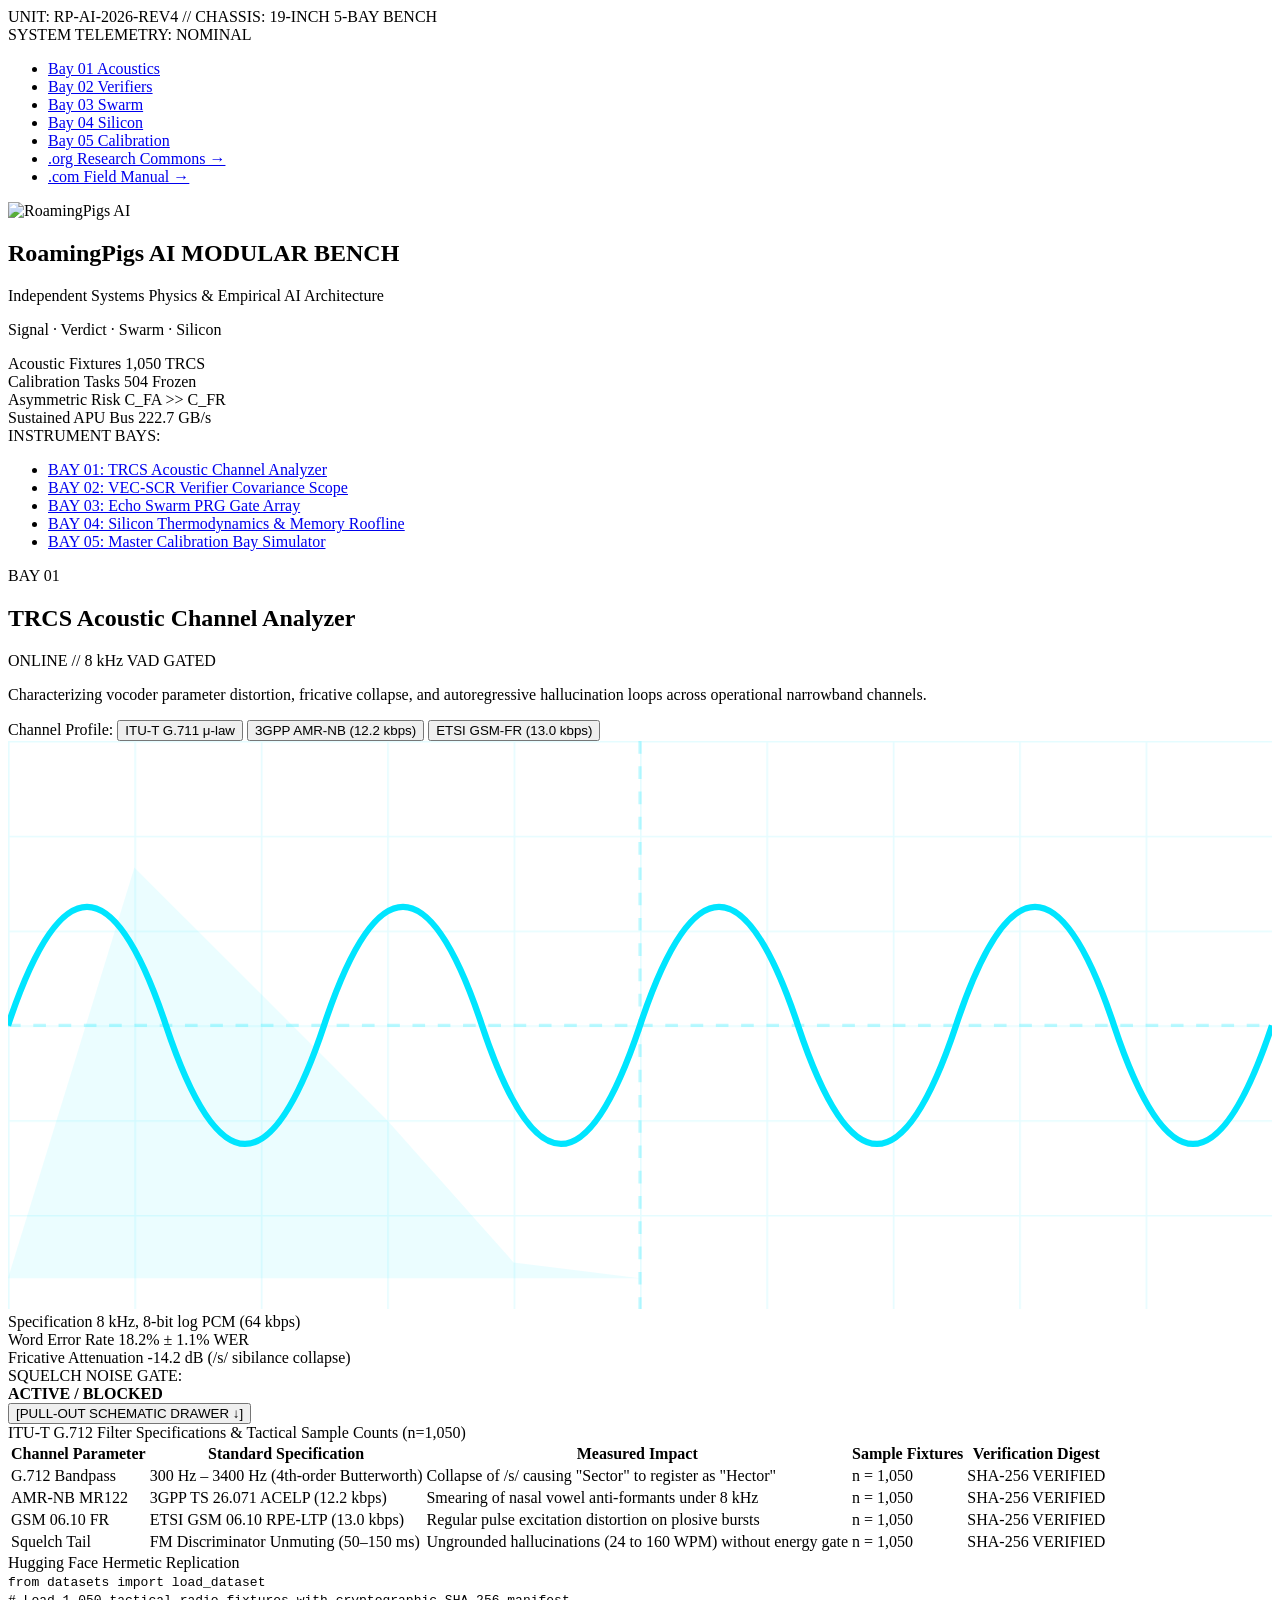
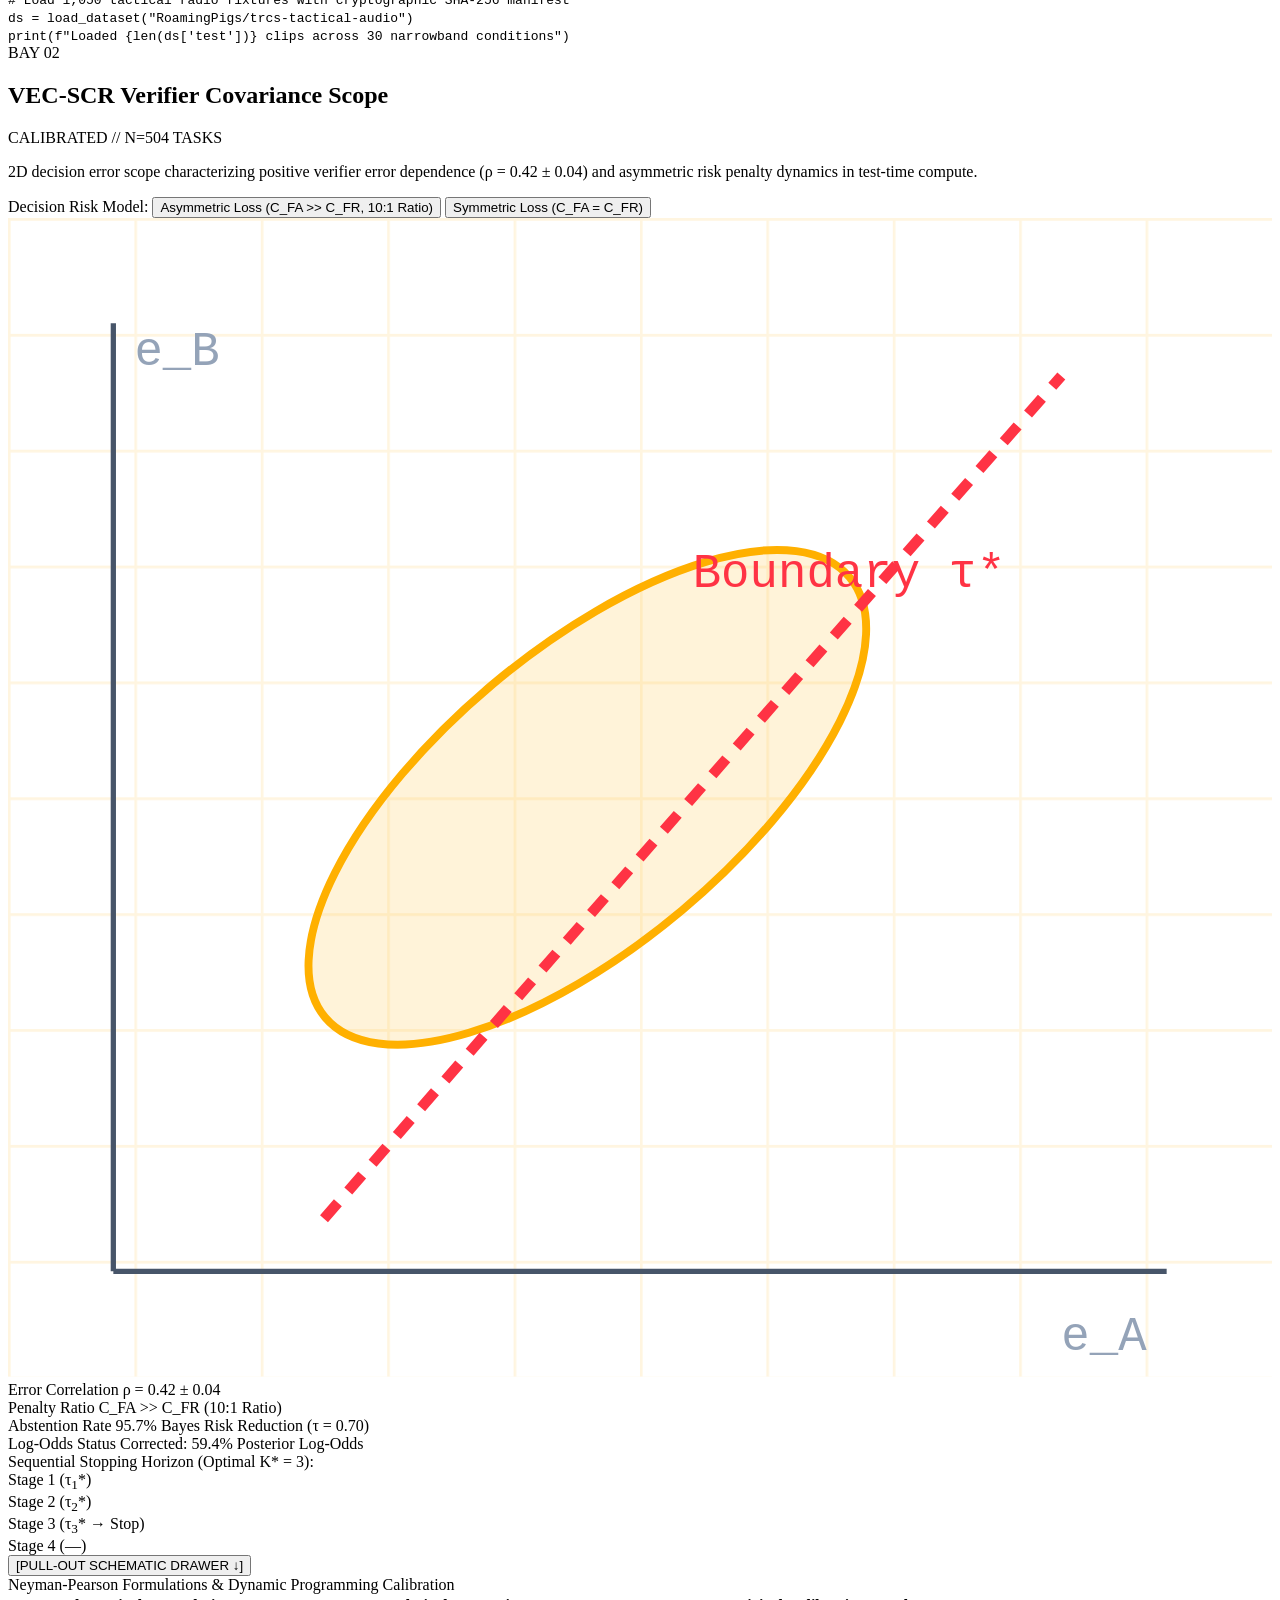
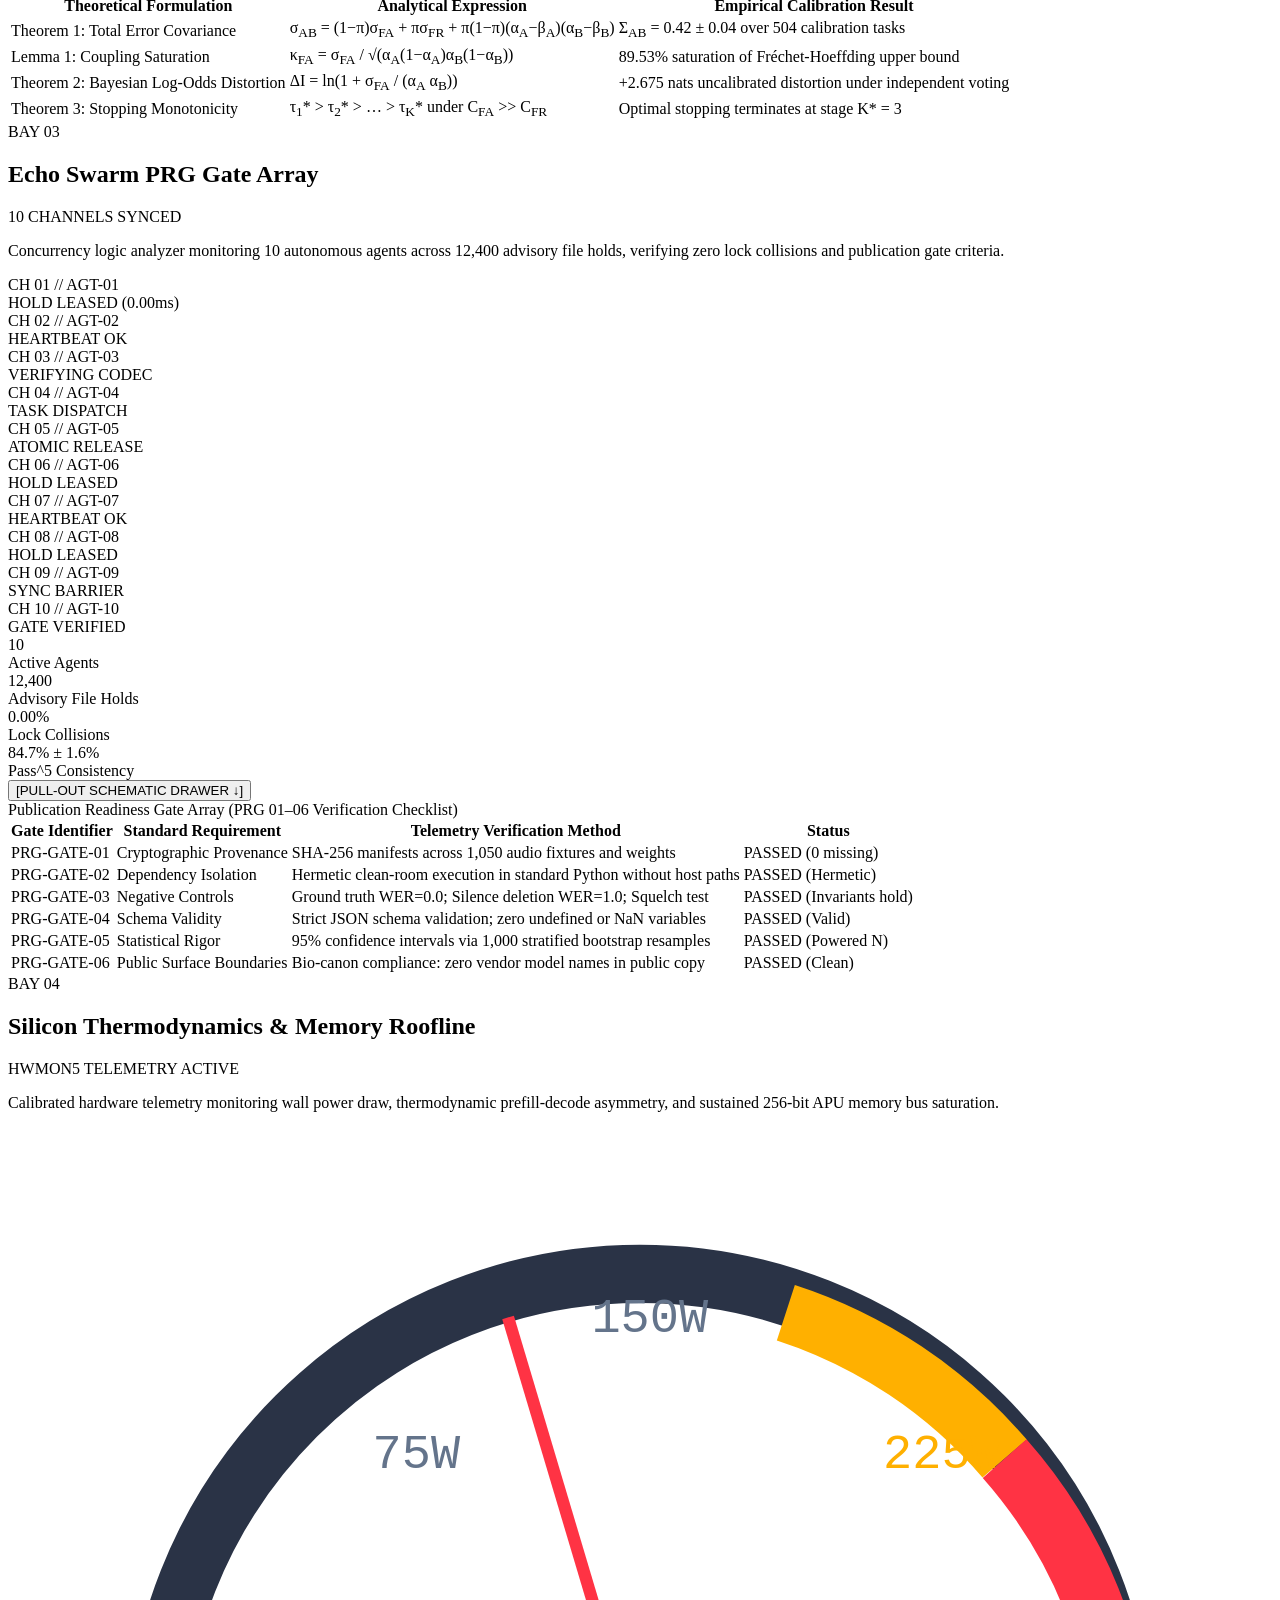
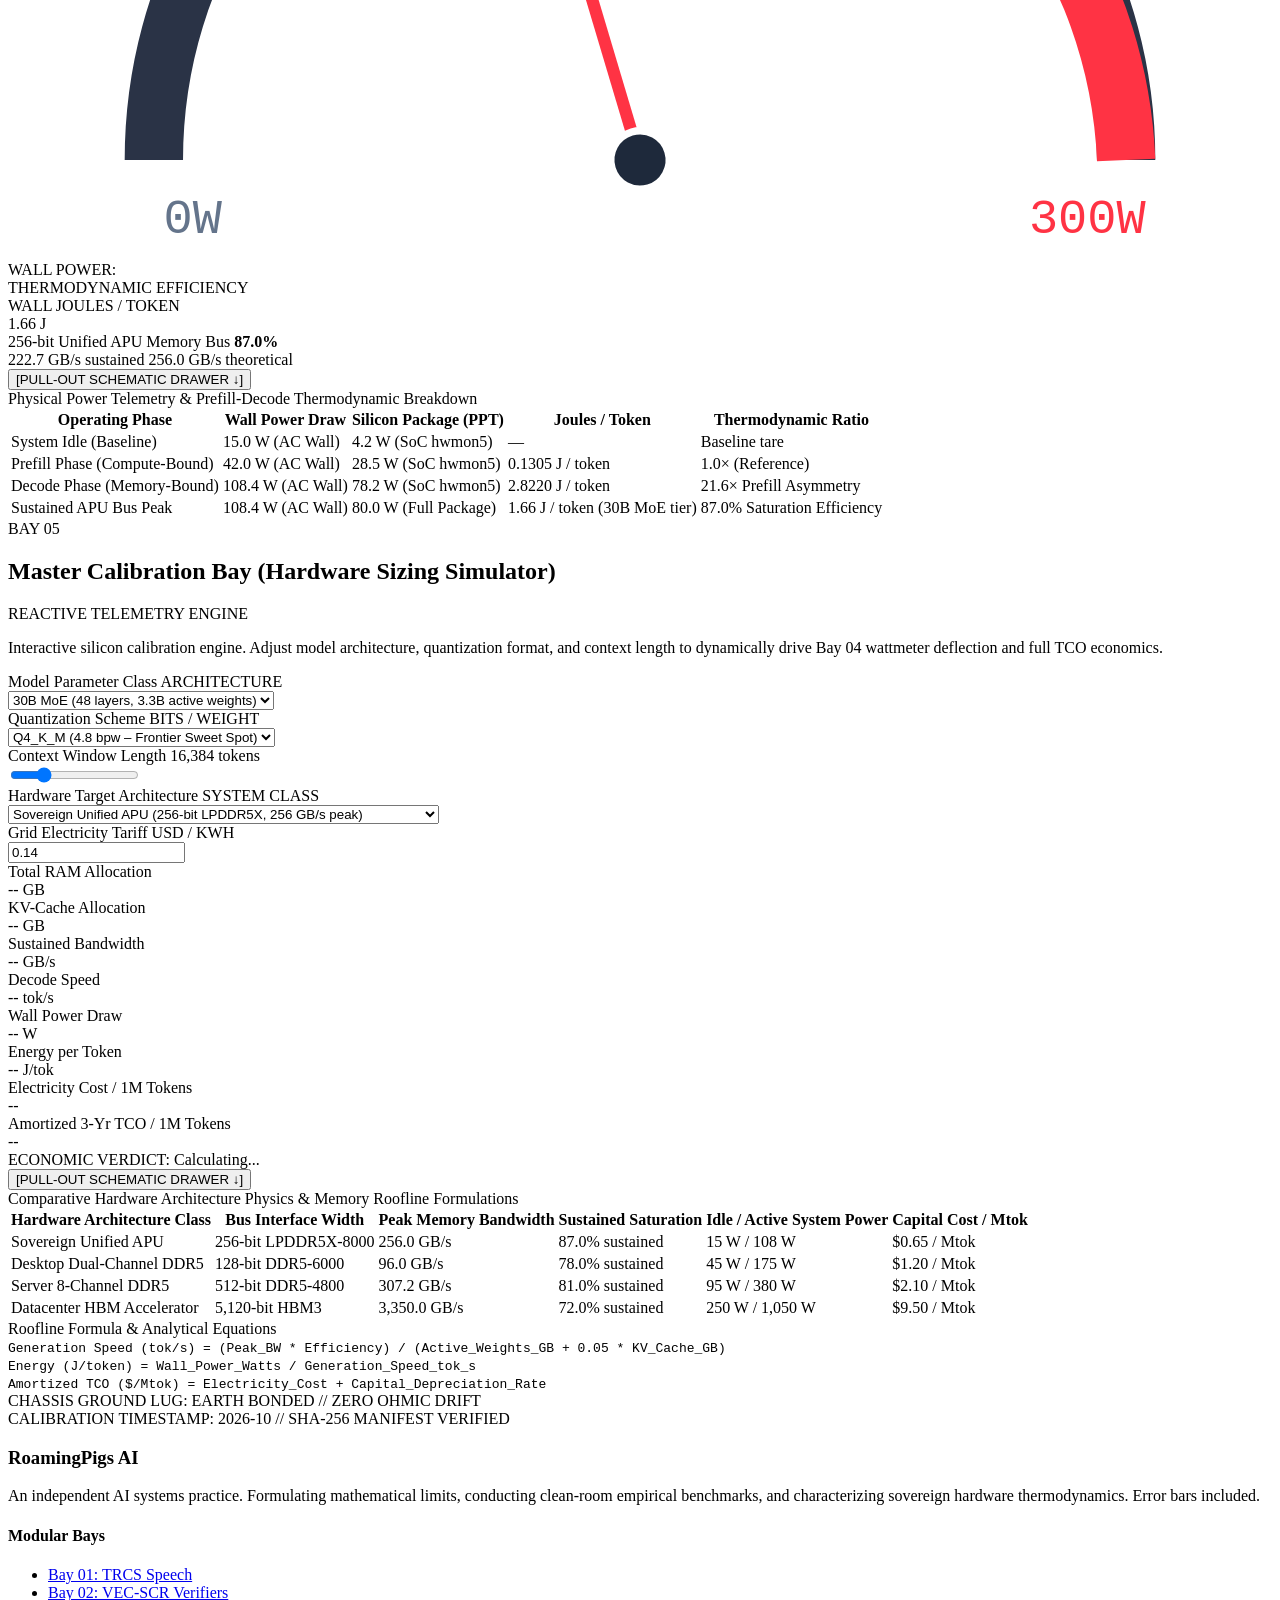
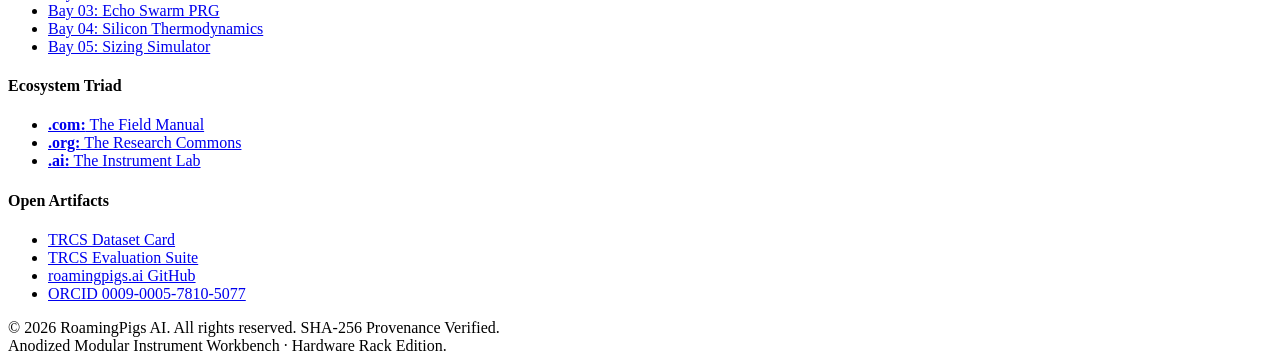
==== commit d9393586: "fix(workbench): align Bay 04/05 1.66 J/tok MoE telemetry and responsive logic grid" ====
--- a/site/index.html
+++ b/site/index.html
@@ -669,7 +669,7 @@
                     <td class="data-mono">Sustained APU Bus Peak</td>
                     <td>108.4 W (AC Wall)</td>
                     <td>80.0 W (Full Package)</td>
-                    <td class="data-emerald">1.66 J / token (14B tier)</td>
+                    <td class="data-emerald">1.66 J / token (30B MoE tier)</td>
                     <td>87.0% Saturation Efficiency</td>
                   </tr>
                 </tbody>
@@ -707,10 +707,10 @@
                 </div>
                 <select id="modelSelect" class="sim-select">
                   <option value="8b">8B Dense (32 layers, 4096 hidden)</option>
-                  <option value="14b" selected>14B Dense (48 layers, 5120 hidden)</option>
+                  <option value="14b">14B Dense (48 layers, 5120 hidden)</option>
                   <option value="32b">32B Dense (64 layers, 5120 hidden)</option>
                   <option value="70b">70B Dense (80 layers, 8192 hidden)</option>
-                  <option value="moe_30b">30B MoE (48 layers, 3.3B active weights)</option>
+                  <option value="moe_30b" selected>30B MoE (48 layers, 3.3B active weights)</option>
                 </select>
               </div>
 
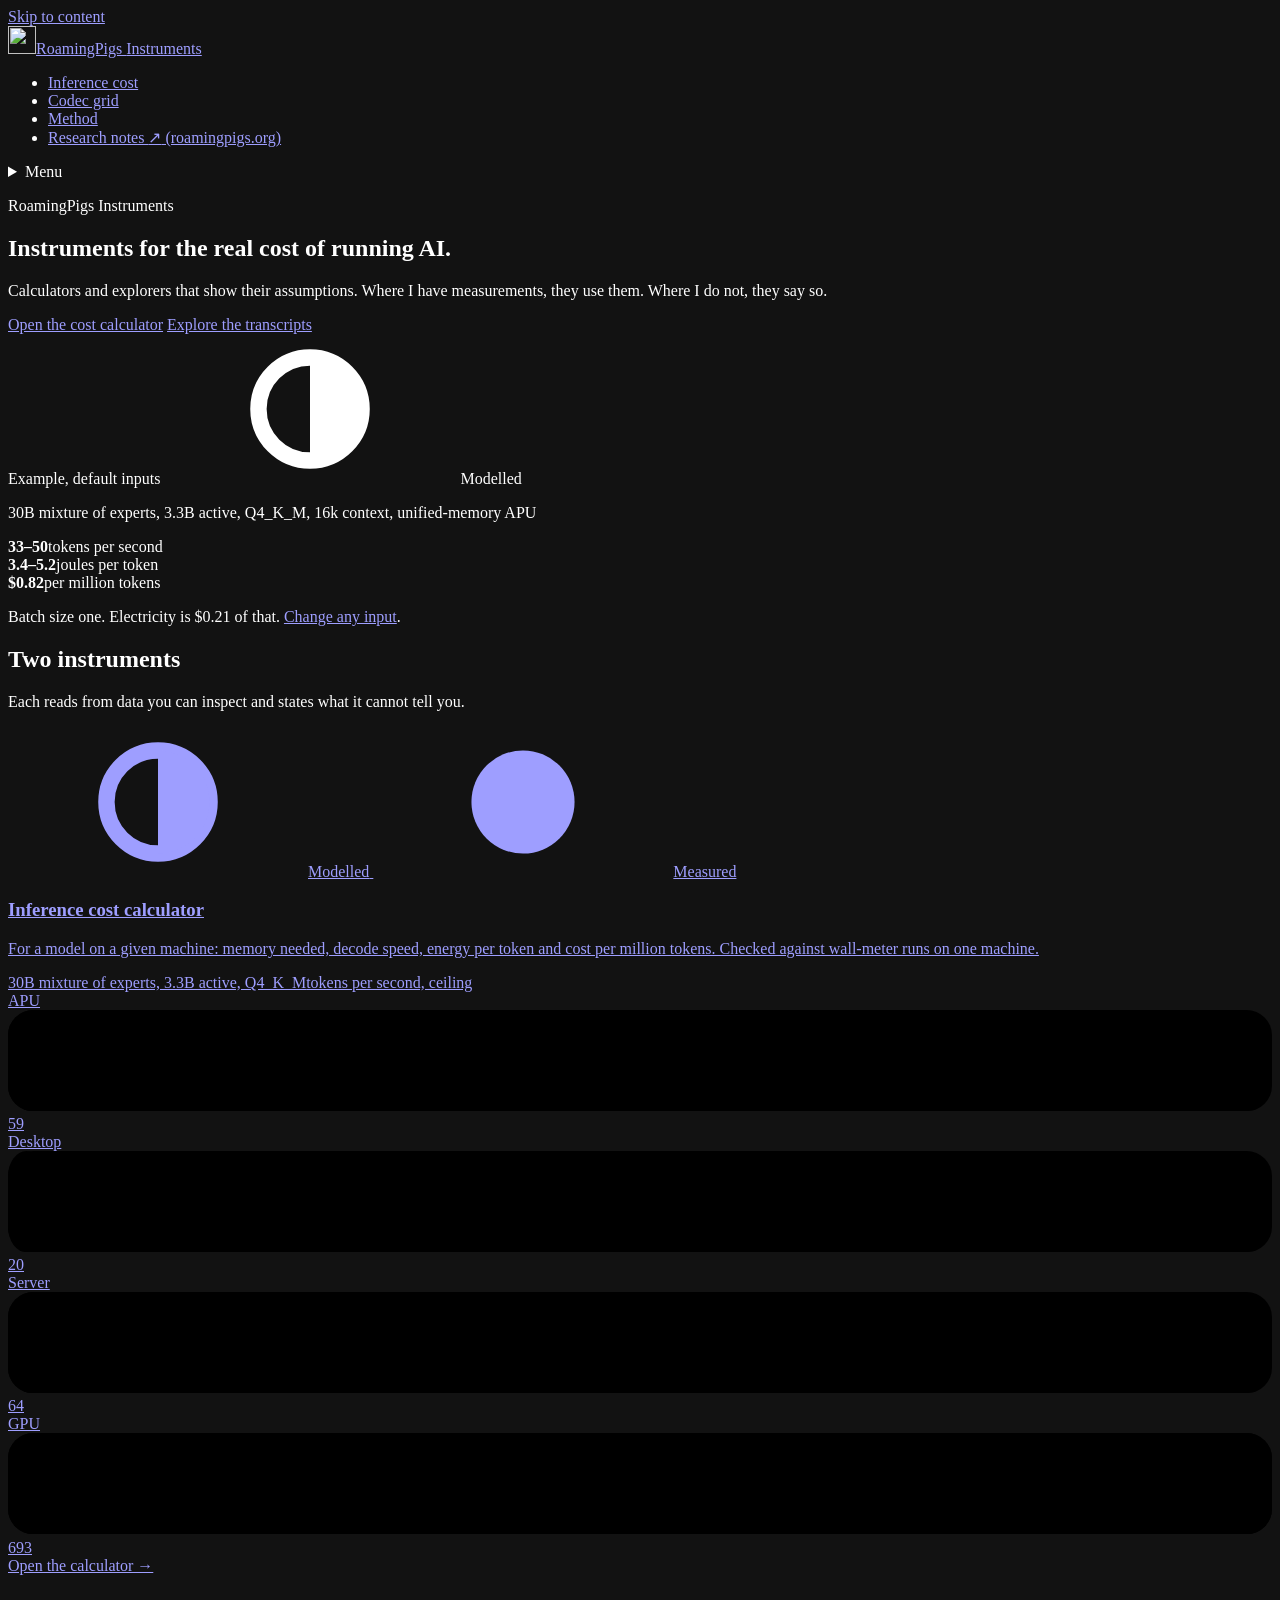
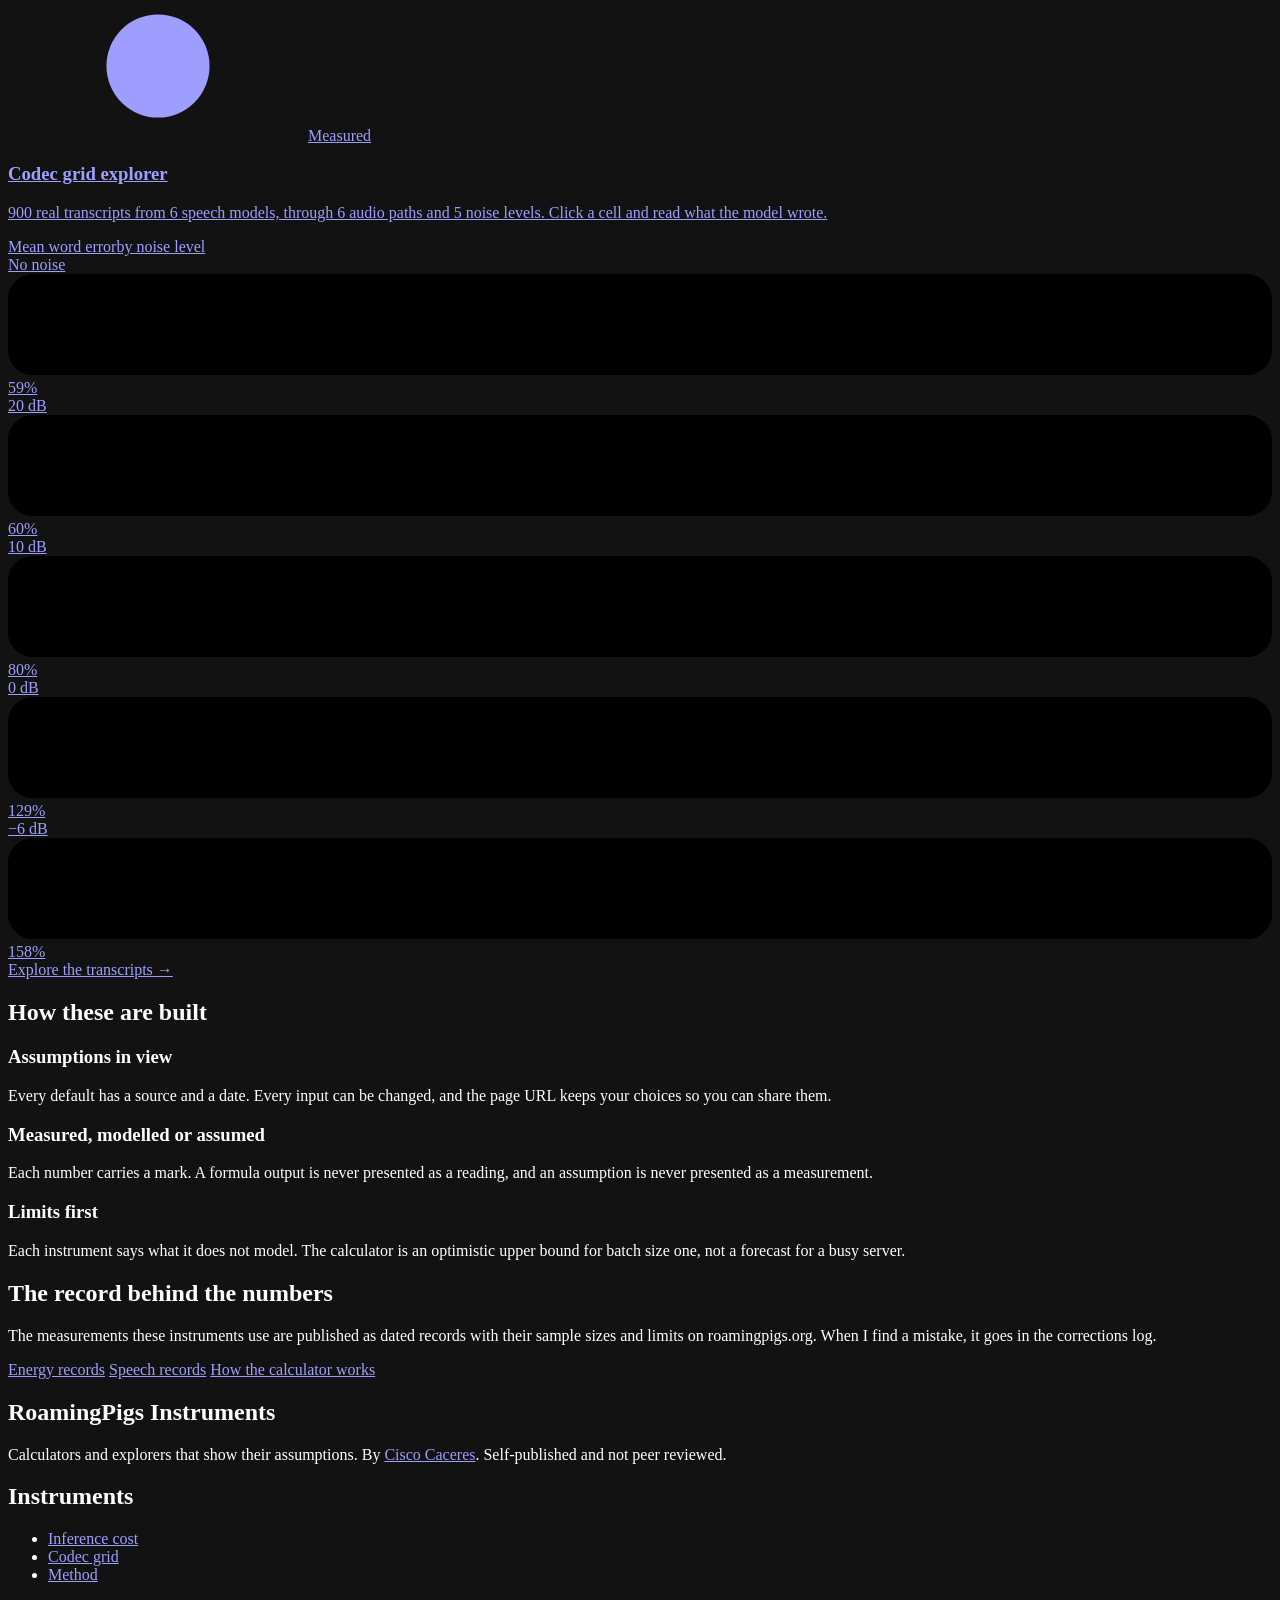
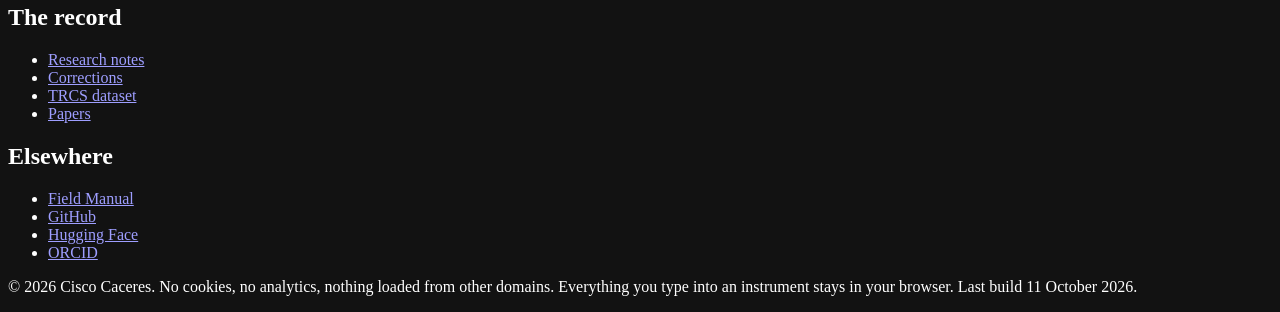
==== commit 440fec15: "feat(site): rebuild as instruments with a validated inference model and a transcript explorer Replac" ====
--- a/site/index.html
+++ b/site/index.html
@@ -1,944 +1,193 @@
-<!DOCTYPE html>
+<!doctype html>
+<!-- nav-canonical-exempt: independent RoamingPigs property on a personal Cloudflare account, not an Abundera site; it has its own header and footer. -->
+<!-- footer-canonical-exempt: same reason as the nav exemption above. -->
 <html lang="en">
 <head>
-  <meta charset="UTF-8">
-  <meta name="viewport" content="width=device-width, initial-scale=1.0">
-  <title>RoamingPigs AI — Independent Systems Physics &amp; Empirical AI Architecture</title>
-  <meta name="description" content="Independent Systems Physics &amp; Empirical AI Architecture across tactical speech science (TRCS), verifier error covariance theory, autonomous agent swarms, and physical silicon thermodynamics.">
+  <meta charset="utf-8">
+  <meta name="viewport" content="width=device-width, initial-scale=1, viewport-fit=cover">
+  <title>RoamingPigs Instruments: AI Cost and Speech Explorers</title>
+  <meta name="description" content="Calculators and explorers for AI systems that show their assumptions: local inference cost per token, and real speech-model transcripts through noisy channels.">
   <link rel="canonical" href="https://roamingpigs.ai/">
-  <meta name="theme-color" content="#12151b">
+  <meta name="robots" content="index,follow,max-image-preview:large,max-snippet:-1">
+  <meta name="theme-color" content="#0a0b0f">
+  <meta name="color-scheme" content="dark">
+  <meta name="author" content="Cisco Caceres">
+  <meta property="og:type" content="website">
+  <meta property="og:site_name" content="RoamingPigs Instruments">
+  <meta property="og:locale" content="en_US">
+  <meta property="og:title" content="RoamingPigs Instruments: AI Cost and Speech Explorers">
+  <meta property="og:description" content="Calculators and explorers for AI systems that show their assumptions: local inference cost per token, and real speech-model transcripts through noisy channels.">
+  <meta property="og:url" content="https://roamingpigs.ai/">
+  <meta property="og:image" content="https://roamingpigs.ai/og/default.png">
+  <meta property="og:image:width" content="1200">
+  <meta property="og:image:height" content="630">
+  <meta property="og:image:alt" content="RoamingPigs Instruments: AI Cost and Speech Explorers">
+  <meta name="twitter:card" content="summary_large_image">
+  <meta name="twitter:title" content="RoamingPigs Instruments: AI Cost and Speech Explorers">
+  <meta name="twitter:description" content="Calculators and explorers for AI systems that show their assumptions: local inference cost per token, and real speech-model transcripts through noisy channels.">
+  <meta name="twitter:image" content="https://roamingpigs.ai/og/default.png">
+  <meta name="twitter:image:alt" content="RoamingPigs Instruments: AI Cost and Speech Explorers">
+  <meta property="article:modified_time" content="2026-10-11">
+  <script type="application/ld+json">{"@context":"https://schema.org","@graph":[{"@type":"WebSite","@id":"https://roamingpigs.ai/#website","url":"https://roamingpigs.ai/","name":"RoamingPigs Instruments","inLanguage":"en","publisher":{"@id":"https://roamingpigs.ai/#org"},"author":{"@id":"https://roamingpigs.ai/#author"}},{"@type":"Organization","@id":"https://roamingpigs.ai/#org","name":"RoamingPigs","url":"https://roamingpigs.ai/","logo":"https://roamingpigs.ai/icon-512.png","founder":{"@id":"https://roamingpigs.ai/#author"},"sameAs":["https://roamingpigs.org/","https://roamingpigs.com/","https://github.com/RoamingPigs","https://huggingface.co/RoamingPigs"]},{"@type":"Person","@id":"https://roamingpigs.ai/#author","name":"Cisco Caceres","url":"https://ciscocaceres.com/","sameAs":["https://orcid.org/0009-0005-7810-5077","https://github.com/RoamingPigs","https://huggingface.co/RoamingPigs"]},{"@type":"WebPage","@id":"https://roamingpigs.ai/#page","url":"https://roamingpigs.ai/","name":"RoamingPigs Instruments: AI Cost and Speech Explorers","description":"Calculators and explorers for AI systems that show their assumptions: local inference cost per token, and real speech-model transcripts through noisy channels.","inLanguage":"en","isPartOf":{"@id":"https://roamingpigs.ai/#website"},"author":{"@id":"https://roamingpigs.ai/#author"},"dateModified":"2026-10-11"}]}</script>
   <link rel="icon" href="/favicon.svg" type="image/svg+xml">
-
-  <!-- Open Graph -->
-  <meta property="og:type" content="website">
-  <meta property="og:url" content="https://roamingpigs.ai/">
-  <meta property="og:title" content="RoamingPigs AI — Independent Systems Physics &amp; Empirical AI Architecture">
-  <meta property="og:description" content="Independent Systems Physics &amp; Empirical AI Architecture: tactical speech science, verifier error covariance, autonomous agent swarms, and physical silicon thermodynamics.">
-  <meta property="og:site_name" content="RoamingPigs AI">
-
-  <link rel="stylesheet" href="/css/style.css">
+  <link rel="apple-touch-icon" href="/apple-touch-icon.png">
+  <link rel="manifest" href="/site.webmanifest">
+  <link rel="preload" href="/fonts/geist.woff2" as="font" type="font/woff2" crossorigin>
+  <link rel="stylesheet" href="/css/site.css?v=3194abd3">
 </head>
 <body>
-
-  <!-- Extruded Aluminum Header Rail (19-inch Rack Format) -->
-  <header class="aluminum-header-rail">
-    <div class="rack-container rail-flex">
-      <div class="rail-ear-group">
-        <span class="rack-bolt" aria-hidden="true"></span>
-        <span>UNIT: RP-AI-2026-REV4 // CHASSIS: 19-INCH 5-BAY BENCH</span>
-      </div>
-
-      <div class="rail-telemetry-badge">
-        <span>SYSTEM TELEMETRY: NOMINAL</span>
-      </div>
-
-      <ul class="rail-nav-links">
-        <li><a href="#bay-01">Bay 01 Acoustics</a></li>
-        <li><a href="#bay-02">Bay 02 Verifiers</a></li>
-        <li><a href="#bay-03">Bay 03 Swarm</a></li>
-        <li><a href="#bay-04">Bay 04 Silicon</a></li>
-        <li><a href="#bay-05">Bay 05 Calibration</a></li>
-        <li><a href="https://roamingpigs.org/" class="ext-target" target="_blank" rel="noopener">.org Research Commons &rarr;</a></li>
-        <li><a href="https://roamingpigs.com/" class="ext-target" target="_blank" rel="noopener">.com Field Manual &rarr;</a></li>
+<a class="skip" href="#main">Skip to content</a>
+<svg class="defs" width="0" height="0" aria-hidden="true" focusable="false">
+  <defs>
+    <symbol id="g-measured" viewBox="0 0 16 16"><circle cx="8" cy="8" r="5.5" fill="currentColor"/></symbol>
+    <symbol id="g-modelled" viewBox="0 0 16 16"><circle cx="8" cy="8" r="5.5" fill="none" stroke="currentColor" stroke-width="1.75"/><path d="M8 2.5a5.5 5.5 0 0 1 0 11z" fill="currentColor"/></symbol>
+    <symbol id="g-simulated" viewBox="0 0 16 16"><path d="M8 1.8 14.2 8 8 14.2 1.8 8z" fill="none" stroke="currentColor" stroke-width="1.75" stroke-linejoin="round"/></symbol>
+    <symbol id="g-proposed" viewBox="0 0 16 16"><circle cx="8" cy="8" r="5.5" fill="none" stroke="currentColor" stroke-width="1.75" stroke-dasharray="2.6 2.2"/></symbol>
+  </defs>
+</svg>
+<header class="site-header">
+  <div class="wrap">
+    <a class="brand" href="/"><img src="/favicon.svg" alt="" width="28" height="28">RoamingPigs <span>Instruments</span></a>
+    <nav class="site-nav" aria-label="Main">
+      <ul>
+<li><a href="/inference-cost/">Inference cost</a></li><li><a href="/codec-grid/">Codec grid</a></li><li><a href="/method/">Method</a></li>        <li><a class="sister" href="https://roamingpigs.org/">Research notes <span aria-hidden="true">&nearr;</span><span class="sr-only"> (roamingpigs.org)</span></a></li>
       </ul>
-
-      <div class="rail-ear-group">
-        <span class="rack-bolt" aria-hidden="true"></span>
+    </nav>
+    <details class="nav-toggle">
+      <summary>Menu</summary>
+      <nav class="site-nav-mobile" aria-label="Main (mobile)">
+        <ul>
+<li><a href="/inference-cost/">Inference cost</a></li><li><a href="/codec-grid/">Codec grid</a></li><li><a href="/method/">Method</a></li>          <li><a class="sister" href="https://roamingpigs.org/">Research notes (roamingpigs.org) &nearr;</a></li>
+        </ul>
+      </nav>
+    </details>
+  </div>
+</header>
+<main id="main">
+<section class="hero">
+  <div class="wrap hero-grid">
+    <div>
+      <p class="eyebrow">RoamingPigs Instruments</p>
+      <h1>Instruments for the real cost of running AI.</h1>
+      <p class="lede">Calculators and explorers that show their assumptions. Where I have measurements, they use them. Where I do not, they say so.</p>
+      <div class="cta-row">
+        <a class="btn primary" href="/inference-cost/">Open the cost calculator</a>
+        <a class="btn" href="/codec-grid/">Explore the transcripts</a>
       </div>
     </div>
-  </header>
+    <aside class="hero-card" aria-label="Example calculator output">
+      <div class="cap"><span>Example, default inputs</span><span class="chip modelled"><svg aria-hidden="true"><use href="#g-modelled"/></svg>Modelled</span></div>
+      <p class="scn">30B mixture of experts, 3.3B active, Q4_K_M, 16k context, unified-memory APU</p>
+      <div class="trio">
+        <div class="a"><b>33–50</b><span>tokens per second</span></div>
+        <div><b>3.4–5.2</b><span>joules per token</span></div>
+        <div><b>$0.82</b><span>per million tokens</span></div>
+      </div>
+      <p class="foot">Batch size one. Electricity is $0.21 of that. <a href="/inference-cost/">Change any input</a>.</p>
+    </aside>
+  </div>
+</section>
 
-  <!-- Workbench Masthead / Apex Brand Bar -->
-  <section class="workbench-masthead">
-    <div class="rack-container">
-      <div class="masthead-grid">
-        <div class="brand-shield">
-          <img src="/favicon.svg" alt="RoamingPigs AI" class="brand-icon">
-          <div class="brand-identity">
-            <h1>
-              <span>RoamingPigs AI</span>
-              <span class="brand-code">MODULAR BENCH</span>
-            </h1>
-            <p class="tagline-primary">Independent Systems Physics &amp; Empirical AI Architecture</p>
-            <p class="tagline-subdescriptor">Signal &middot; Verdict &middot; Swarm &middot; Silicon</p>
+<section class="section" aria-labelledby="tools-h">
+  <div class="wrap">
+    <div class="section-head">
+      <h2 id="tools-h">Two instruments</h2>
+      <p>Each reads from data you can inspect and states what it cannot tell you.</p>
+    </div>
+    <div class="cards two">
+      <a class="card link" href="/inference-cost/">
+        <p><span class="chip modelled"><svg aria-hidden="true"><use href="#g-modelled"/></svg>Modelled</span> <span class="chip measured"><svg aria-hidden="true"><use href="#g-measured"/></svg>Measured</span></p>
+        <h3>Inference cost calculator</h3>
+        <p>For a model on a given machine: memory needed, decode speed, energy per token and cost per million tokens. Checked against wall-meter runs on one machine.</p>
+        <div class="preview" aria-label="Preview: decode speed ceiling by hardware, default model">
+          <div class="row"><span>30B mixture of experts, 3.3B active, Q4_K_M</span><span>tokens per second, ceiling</span></div>
+          <div class="bars">
+<div class="bar-row"><span>APU</span><svg class="track" viewBox="0 0 100 8" preserveAspectRatio="none" aria-hidden="true"><rect class="trk" width="100" height="8" rx="2"/><rect class="fil" width="8.6" height="8" rx="2"/></svg><span class="v">59</span></div>
+<div class="bar-row"><span>Desktop</span><svg class="track" viewBox="0 0 100 8" preserveAspectRatio="none" aria-hidden="true"><rect class="trk" width="100" height="8" rx="2"/><rect class="fil" width="2.9" height="8" rx="2"/></svg><span class="v">20</span></div>
+<div class="bar-row"><span>Server</span><svg class="track" viewBox="0 0 100 8" preserveAspectRatio="none" aria-hidden="true"><rect class="trk" width="100" height="8" rx="2"/><rect class="fil" width="9.2" height="8" rx="2"/></svg><span class="v">64</span></div>
+<div class="bar-row"><span>GPU</span><svg class="track" viewBox="0 0 100 8" preserveAspectRatio="none" aria-hidden="true"><rect class="trk" width="100" height="8" rx="2"/><rect class="fil" width="100.0" height="8" rx="2"/></svg><span class="v">693</span></div>
           </div>
         </div>
-
-        <div class="masthead-spec-grid">
-          <div class="spec-cell">
-            <span class="spec-label">Acoustic Fixtures</span>
-            <span class="spec-val cyan">1,050 TRCS</span>
-          </div>
-          <div class="spec-cell">
-            <span class="spec-label">Calibration Tasks</span>
-            <span class="spec-val emerald">504 Frozen</span>
-          </div>
-          <div class="spec-cell">
-            <span class="spec-label">Asymmetric Risk</span>
-            <span class="spec-val amber">C_FA &gt;&gt; C_FR</span>
-          </div>
-          <div class="spec-cell">
-            <span class="spec-label">Sustained APU Bus</span>
-            <span class="spec-val ruby">222.7 GB/s</span>
+        <span class="go">Open the calculator &rarr;</span>
+      </a>
+      <a class="card link" href="/codec-grid/">
+        <p><span class="chip measured"><svg aria-hidden="true"><use href="#g-measured"/></svg>Measured</span></p>
+        <h3>Codec grid explorer</h3>
+        <p>900 real transcripts from 6 speech models, through 6 audio paths and 5 noise levels. Click a cell and read what the model wrote.</p>
+        <div class="preview" aria-label="Preview: mean word error rate by noise level">
+          <div class="row"><span>Mean word error</span><span>by noise level</span></div>
+          <div class="bars">
+<div class="bar-row alt"><span>No noise</span><svg class="track" viewBox="0 0 100 8" preserveAspectRatio="none" aria-hidden="true"><rect class="trk" width="100" height="8" rx="2"/><rect class="fil" width="37.4" height="8" rx="2"/></svg><span class="v">59%</span></div>
+<div class="bar-row alt"><span>20 dB</span><svg class="track" viewBox="0 0 100 8" preserveAspectRatio="none" aria-hidden="true"><rect class="trk" width="100" height="8" rx="2"/><rect class="fil" width="38.1" height="8" rx="2"/></svg><span class="v">60%</span></div>
+<div class="bar-row alt"><span>10 dB</span><svg class="track" viewBox="0 0 100 8" preserveAspectRatio="none" aria-hidden="true"><rect class="trk" width="100" height="8" rx="2"/><rect class="fil" width="51.0" height="8" rx="2"/></svg><span class="v">80%</span></div>
+<div class="bar-row alt"><span>0 dB</span><svg class="track" viewBox="0 0 100 8" preserveAspectRatio="none" aria-hidden="true"><rect class="trk" width="100" height="8" rx="2"/><rect class="fil" width="82.0" height="8" rx="2"/></svg><span class="v">129%</span></div>
+<div class="bar-row alt"><span>−6 dB</span><svg class="track" viewBox="0 0 100 8" preserveAspectRatio="none" aria-hidden="true"><rect class="trk" width="100" height="8" rx="2"/><rect class="fil" width="100.0" height="8" rx="2"/></svg><span class="v">158%</span></div>
           </div>
         </div>
-      </div>
+        <span class="go">Explore the transcripts &rarr;</span>
+      </a>
     </div>
-  </section>
+  </div>
+</section>
 
-  <!-- Quick Bay Navigation Bar -->
-  <nav class="bay-nav-strip" aria-label="Instrument Bay Selection">
-    <div class="rack-container bay-nav-flex">
-      <div class="control-label">INSTRUMENT BAYS:</div>
-      <ul class="bay-nav-items">
-        <li><a href="#bay-01">BAY 01: TRCS Acoustic Channel Analyzer</a></li>
-        <li><a href="#bay-02">BAY 02: VEC-SCR Verifier Covariance Scope</a></li>
-        <li><a href="#bay-03">BAY 03: Echo Swarm PRG Gate Array</a></li>
-        <li><a href="#bay-04">BAY 04: Silicon Thermodynamics &amp; Memory Roofline</a></li>
-        <li><a href="#bay-05">BAY 05: Master Calibration Bay Simulator</a></li>
+<section class="section" aria-labelledby="how-h">
+  <div class="wrap">
+    <div class="section-head">
+      <h2 id="how-h">How these are built</h2>
+    </div>
+    <div class="principles">
+      <div class="principle"><h3>Assumptions in view</h3><p>Every default has a source and a date. Every input can be changed, and the page URL keeps your choices so you can share them.</p></div>
+      <div class="principle"><h3>Measured, modelled or assumed</h3><p>Each number carries a mark. A formula output is never presented as a reading, and an assumption is never presented as a measurement.</p></div>
+      <div class="principle"><h3>Limits first</h3><p>Each instrument says what it does not model. The calculator is an optimistic upper bound for batch size one, not a forecast for a busy server.</p></div>
+    </div>
+  </div>
+</section>
+
+<section class="section" aria-labelledby="rec-h">
+  <div class="wrap">
+    <div class="section-head">
+      <h2 id="rec-h">The record behind the numbers</h2>
+      <p>The measurements these instruments use are published as dated records with their sample sizes and limits on roamingpigs.org. When I find a mistake, it goes in the corrections log.</p>
+    </div>
+    <div class="cta-row">
+      <a class="btn" href="https://roamingpigs.org/#inference-energy">Energy records</a>
+      <a class="btn" href="https://roamingpigs.org/#radio-audio">Speech records</a>
+      <a class="btn" href="/method/">How the calculator works</a>
+    </div>
+  </div>
+</section>
+</main>
+<footer class="site-footer">
+  <div class="wrap footer-grid">
+    <div>
+      <h2>RoamingPigs Instruments</h2>
+      <p>Calculators and explorers that show their assumptions. By <a href="https://ciscocaceres.com/">Cisco Caceres</a>. Self-published and not peer reviewed.</p>
+    </div>
+    <div>
+      <h2>Instruments</h2>
+      <ul><li><a href="/inference-cost/">Inference cost</a></li><li><a href="/codec-grid/">Codec grid</a></li><li><a href="/method/">Method</a></li></ul>
+    </div>
+    <div>
+      <h2>The record</h2>
+      <ul>
+        <li><a href="https://roamingpigs.org/">Research notes</a></li>
+        <li><a href="https://roamingpigs.org/corrections/">Corrections</a></li>
+        <li><a href="https://roamingpigs.org/datasets/trcs/">TRCS dataset</a></li>
+        <li><a href="https://ciscocaceres.com/research/">Papers</a></li>
       </ul>
     </div>
-  </nav>
-
-  <!-- Main Hardware Rack Chassis -->
-  <main class="rack-container hardware-rack">
-    <div class="rack-bays">
-
-      <!-- ====================================================================
-           BAY 01: TRCS ACOUSTIC CHANNEL ANALYZER
-           ==================================================================== -->
-      <article class="instrument-bay" id="bay-01">
-        <header class="bay-header-chassis">
-          <div class="bay-title-group">
-            <span class="bay-index">BAY 01</span>
-            <h2 class="bay-heading">TRCS Acoustic Channel Analyzer</h2>
-          </div>
-          <span class="bay-status-badge active">ONLINE // 8 kHz VAD GATED</span>
-        </header>
-
-        <div class="bay-body">
-          <p class="bay-lead-prose">
-            Characterizing vocoder parameter distortion, fricative collapse, and autoregressive hallucination loops across operational narrowband channels.
-          </p>
-
-          <!-- Interactive Codec Selection Buttons -->
-          <div class="instrument-controls">
-            <span class="control-label">Channel Profile:</span>
-            <button type="button" class="bezel-btn codec-btn active" data-codec="g711">ITU-T G.711 &mu;-law</button>
-            <button type="button" class="bezel-btn codec-btn" data-codec="amr">3GPP AMR-NB (12.2 kbps)</button>
-            <button type="button" class="bezel-btn codec-btn" data-codec="gsm">ETSI GSM-FR (13.0 kbps)</button>
-          </div>
-
-          <!-- Screen Recess: Oscillogram & Spectrum -->
-          <div class="screen-recess">
-            <div class="oscillogram-container">
-              <div class="oscilloscope-canvas-wrap">
-                <svg class="oscilloscope-svg" viewBox="0 0 400 180" preserveAspectRatio="none">
-                  <!-- Reticle Grid -->
-                  <defs>
-                    <pattern id="gridReticle" width="40" height="30" patternUnits="userSpaceOnUse">
-                      <path d="M 40 0 L 0 0 0 30" fill="none" stroke="rgba(0, 229, 255, 0.1)" stroke-width="1" />
-                    </pattern>
-                  </defs>
-                  <rect width="100%" height="100%" fill="url(#gridReticle)" />
-                  <line x1="0" y1="90" x2="400" y2="90" stroke="rgba(0, 229, 255, 0.25)" stroke-width="1" stroke-dasharray="4 4" />
-                  <line x1="200" y1="0" x2="200" y2="180" stroke="rgba(0, 229, 255, 0.25)" stroke-width="1" stroke-dasharray="4 4" />
-                  
-                  <!-- FFT Spectrum Fill -->
-                  <path id="oscFftPath" d="M 0 170 L 40 40 L 80 80 L 120 120 L 160 165 L 200 170 L 400 170" fill="rgba(0, 229, 255, 0.08)" />
-                  
-                  <!-- Oscilloscope Trace -->
-                  <path id="oscWavePath" d="M 0 90 Q 25 15, 50 90 T 100 90 T 150 90 T 200 90 T 250 90 T 300 90 T 350 90 T 400 90" fill="none" stroke="#00e5ff" stroke-width="2" />
-                </svg>
-              </div>
-
-              <div class="acoustic-metrics-strip">
-                <div class="metric-row">
-                  <span class="metric-key">Specification</span>
-                  <span class="metric-val" id="codecSpecVal">8 kHz, 8-bit log PCM (64 kbps)</span>
-                </div>
-                <div class="metric-row">
-                  <span class="metric-key">Word Error Rate</span>
-                  <span class="metric-val" id="codecWerVal">18.2% &plusmn; 1.1% WER</span>
-                </div>
-                <div class="metric-row">
-                  <span class="metric-key">Fricative Attenuation</span>
-                  <span class="metric-val" id="codecFricativeVal">-14.2 dB (/s/ sibilance collapse)</span>
-                </div>
-                <div class="squelch-indicator-box">
-                  <div>
-                    <span class="squelch-led"></span>
-                    <span>SQUELCH NOISE GATE:</span>
-                  </div>
-                  <strong style="color: var(--led-emerald);">ACTIVE / BLOCKED</strong>
-                </div>
-              </div>
-            </div>
-          </div>
-
-          <!-- Pull-Out Schematic Drawer Toggle -->
-          <div class="drawer-toggle-row">
-            <button type="button" class="drawer-toggle-btn" data-drawer="drawer-bay-01">
-              <span>[PULL-OUT SCHEMATIC DRAWER &darr;]</span>
-            </button>
-          </div>
-        </div>
-
-        <!-- Telemetry Drawer -->
-        <div class="schematic-drawer" id="drawer-bay-01">
-          <div class="drawer-inner">
-            <div class="drawer-section-title">
-              <span>ITU-T G.712 Filter Specifications &amp; Tactical Sample Counts (n=1,050)</span>
-            </div>
-            <div class="telemetry-table-wrap">
-              <table class="telemetry-table">
-                <thead>
-                  <tr>
-                    <th>Channel Parameter</th>
-                    <th>Standard Specification</th>
-                    <th>Measured Impact</th>
-                    <th>Sample Fixtures</th>
-                    <th>Verification Digest</th>
-                  </tr>
-                </thead>
-                <tbody>
-                  <tr>
-                    <td class="data-mono">G.712 Bandpass</td>
-                    <td>300 Hz &ndash; 3400 Hz (4th-order Butterworth)</td>
-                    <td>Collapse of /s/ causing "Sector" to register as "Hector"</td>
-                    <td class="data-mono">n = 1,050</td>
-                    <td class="data-emerald">SHA-256 VERIFIED</td>
-                  </tr>
-                  <tr>
-                    <td class="data-mono">AMR-NB MR122</td>
-                    <td>3GPP TS 26.071 ACELP (12.2 kbps)</td>
-                    <td>Smearing of nasal vowel anti-formants under 8 kHz</td>
-                    <td class="data-mono">n = 1,050</td>
-                    <td class="data-emerald">SHA-256 VERIFIED</td>
-                  </tr>
-                  <tr>
-                    <td class="data-mono">GSM 06.10 FR</td>
-                    <td>ETSI GSM 06.10 RPE-LTP (13.0 kbps)</td>
-                    <td>Regular pulse excitation distortion on plosive bursts</td>
-                    <td class="data-mono">n = 1,050</td>
-                    <td class="data-emerald">SHA-256 VERIFIED</td>
-                  </tr>
-                  <tr>
-                    <td class="data-mono">Squelch Tail</td>
-                    <td>FM Discriminator Unmuting (50&ndash;150 ms)</td>
-                    <td>Ungrounded hallucinations (24 to 160 WPM) without energy gate</td>
-                    <td class="data-mono">n = 1,050</td>
-                    <td class="data-emerald">SHA-256 VERIFIED</td>
-                  </tr>
-                </tbody>
-              </table>
-            </div>
-
-            <div class="drawer-section-title">
-              <span>Hugging Face Hermetic Replication</span>
-            </div>
-            <div class="code-snippet-box">
-              <code>from datasets import load_dataset<br>
-# Load 1,050 tactical radio fixtures with cryptographic SHA-256 manifest<br>
-ds = load_dataset("RoamingPigs/trcs-tactical-audio")<br>
-print(f"Loaded {len(ds['test'])} clips across 30 narrowband conditions")</code>
-            </div>
-          </div>
-        </div>
-      </article>
-
-      <!-- ====================================================================
-           BAY 02: VEC-SCR VERIFIER COVARIANCE SCOPE
-           ==================================================================== -->
-      <article class="instrument-bay" id="bay-02">
-        <header class="bay-header-chassis">
-          <div class="bay-title-group">
-            <span class="bay-index">BAY 02</span>
-            <h2 class="bay-heading">VEC-SCR Verifier Covariance Scope</h2>
-          </div>
-          <span class="bay-status-badge amber">CALIBRATED // N=504 TASKS</span>
-        </header>
-
-        <div class="bay-body">
-          <p class="bay-lead-prose">
-            2D decision error scope characterizing positive verifier error dependence (&rho; = 0.42 &plusmn; 0.04) and asymmetric risk penalty dynamics in test-time compute.
-          </p>
-
-          <!-- Interactive Controls -->
-          <div class="instrument-controls">
-            <span class="control-label">Decision Risk Model:</span>
-            <button type="button" class="bezel-btn risk-btn risk-active" data-risk="asymmetric">Asymmetric Loss (C_FA &gt;&gt; C_FR, 10:1 Ratio)</button>
-            <button type="button" class="bezel-btn risk-btn" data-risk="symmetric">Symmetric Loss (C_FA = C_FR)</button>
-          </div>
-
-          <!-- Screen Recess: 2D Covariance Plot & Readouts -->
-          <div class="screen-recess">
-            <div class="scope-2d-layout">
-              <div class="scope-plot-pane">
-                <svg class="covariance-svg" viewBox="0 0 240 220">
-                  <!-- Scope Grid -->
-                  <defs>
-                    <pattern id="scopeGrid" width="24" height="22" patternUnits="userSpaceOnUse">
-                      <path d="M 24 0 L 0 0 0 22" fill="none" stroke="rgba(255, 176, 0, 0.12)" stroke-width="1" />
-                    </pattern>
-                  </defs>
-                  <rect width="100%" height="100%" fill="url(#scopeGrid)" />
-                  <line x1="20" y1="200" x2="220" y2="200" stroke="#475569" stroke-width="1" />
-                  <line x1="20" y1="20" x2="20" y2="200" stroke="#475569" stroke-width="1" />
-                  <text x="200" y="215" fill="#94a3b8" font-size="9" font-family="monospace">e_A</text>
-                  <text x="24" y="28" fill="#94a3b8" font-size="9" font-family="monospace">e_B</text>
-
-                  <!-- Positive Covariance Ellipse (rho = 0.42) -->
-                  <ellipse cx="110" cy="110" rx="65" ry="28" transform="rotate(-40 110 110)" fill="rgba(255, 176, 0, 0.15)" stroke="#ffb000" stroke-width="1.5" />
-                  
-                  <!-- Decision Boundary Line -->
-                  <line id="scopeBoundaryLine" x1="60" y1="190" x2="200" y2="30" stroke="#ff3344" stroke-width="2" stroke-dasharray="4 3" />
-                  <text x="130" y="70" fill="#ff3344" font-size="9" font-family="monospace">Boundary &tau;*</text>
-                </svg>
-              </div>
-
-              <div class="scope-telemetry-pane">
-                <div class="metric-row">
-                  <span class="metric-key">Error Correlation</span>
-                  <span class="metric-val" style="color: var(--led-amber);">&rho; = 0.42 &plusmn; 0.04</span>
-                </div>
-                <div class="metric-row">
-                  <span class="metric-key">Penalty Ratio</span>
-                  <span class="metric-val" id="scopeRiskStatus">C_FA &gt;&gt; C_FR (10:1 Ratio)</span>
-                </div>
-                <div class="metric-row">
-                  <span class="metric-key">Abstention Rate</span>
-                  <span class="metric-val" id="scopeAbstainRate">95.7% Bayes Risk Reduction (&tau; = 0.70)</span>
-                </div>
-                <div class="metric-row">
-                  <span class="metric-key">Log-Odds Status</span>
-                  <span class="metric-val" id="scopeOverconf">Corrected: 59.4% Posterior Log-Odds</span>
-                </div>
-
-                <div class="stopping-stages-strip">
-                  <span class="metric-key">Sequential Stopping Horizon (Optimal K* = 3):</span>
-                  <div class="stopping-stage-steps">
-                    <div class="stopping-stage-step active-step">Stage 1 (&tau;<sub>1</sub>*)</div>
-                    <div class="stopping-stage-step active-step">Stage 2 (&tau;<sub>2</sub>*)</div>
-                    <div class="stopping-stage-step terminal-stop">Stage 3 (&tau;<sub>3</sub>* &rarr; Stop)</div>
-                    <div class="stopping-stage-step">Stage 4 (&mdash;)</div>
-                  </div>
-                </div>
-              </div>
-            </div>
-          </div>
-
-          <!-- Pull-Out Schematic Drawer Toggle -->
-          <div class="drawer-toggle-row">
-            <button type="button" class="drawer-toggle-btn" data-drawer="drawer-bay-02">
-              <span>[PULL-OUT SCHEMATIC DRAWER &darr;]</span>
-            </button>
-          </div>
-        </div>
-
-        <!-- Telemetry Drawer -->
-        <div class="schematic-drawer" id="drawer-bay-02">
-          <div class="drawer-inner">
-            <div class="drawer-section-title">
-              <span>Neyman-Pearson Formulations &amp; Dynamic Programming Calibration</span>
-            </div>
-            <div class="telemetry-table-wrap">
-              <table class="telemetry-table">
-                <thead>
-                  <tr>
-                    <th>Theoretical Formulation</th>
-                    <th>Analytical Expression</th>
-                    <th>Empirical Calibration Result</th>
-                  </tr>
-                </thead>
-                <tbody>
-                  <tr>
-                    <td class="data-mono">Theorem 1: Total Error Covariance</td>
-                    <td>&sigma;<sub>AB</sub> = (1&minus;&pi;)&sigma;<sub>FA</sub> + &pi;&sigma;<sub>FR</sub> + &pi;(1&minus;&pi;)(&alpha;<sub>A</sub>&minus;&beta;<sub>A</sub>)(&alpha;<sub>B</sub>&minus;&beta;<sub>B</sub>)</td>
-                    <td class="data-emerald">&Sigma;<sub>AB</sub> = 0.42 &plusmn; 0.04 over 504 calibration tasks</td>
-                  </tr>
-                  <tr>
-                    <td class="data-mono">Lemma 1: Coupling Saturation</td>
-                    <td>&kappa;<sub>FA</sub> = &sigma;<sub>FA</sub> / &radic;(&alpha;<sub>A</sub>(1&minus;&alpha;<sub>A</sub>)&alpha;<sub>B</sub>(1&minus;&alpha;<sub>B</sub>))</td>
-                    <td class="data-emerald">89.53% saturation of Fr&eacute;chet-Hoeffding upper bound</td>
-                  </tr>
-                  <tr>
-                    <td class="data-mono">Theorem 2: Bayesian Log-Odds Distortion</td>
-                    <td>&Delta;I = ln(1 + &sigma;<sub>FA</sub> / (&alpha;<sub>A</sub> &alpha;<sub>B</sub>))</td>
-                    <td class="data-emerald">+2.675 nats uncalibrated distortion under independent voting</td>
-                  </tr>
-                  <tr>
-                    <td class="data-mono">Theorem 3: Stopping Monotonicity</td>
-                    <td>&tau;<sub>1</sub>* &gt; &tau;<sub>2</sub>* &gt; &hellip; &gt; &tau;<sub>K</sub>* under C<sub>FA</sub> &gt;&gt; C<sub>FR</sub></td>
-                    <td class="data-emerald">Optimal stopping terminates at stage K* = 3</td>
-                  </tr>
-                </tbody>
-              </table>
-            </div>
-          </div>
-        </div>
-      </article>
-
-      <!-- ====================================================================
-           BAY 03: ECHO SWARM PRG GATE ARRAY
-           ==================================================================== -->
-      <article class="instrument-bay" id="bay-03">
-        <header class="bay-header-chassis">
-          <div class="bay-title-group">
-            <span class="bay-index">BAY 03</span>
-            <h2 class="bay-heading">Echo Swarm PRG Gate Array</h2>
-          </div>
-          <span class="bay-status-badge nominal">10 CHANNELS SYNCED</span>
-        </header>
-
-        <div class="bay-body">
-          <p class="bay-lead-prose">
-            Concurrency logic analyzer monitoring 10 autonomous agents across 12,400 advisory file holds, verifying zero lock collisions and publication gate criteria.
-          </p>
-
-          <!-- Screen Recess: Logic Analyzer Timing Diagram -->
-          <div class="screen-recess">
-            <div class="swarm-logic-grid">
-              <div class="logic-channel-row">
-                <span class="channel-id">CH 01 // AGT-01</span>
-                <div class="channel-pulse-rail"><div class="channel-pulse-wave"></div></div>
-                <span class="channel-status">HOLD LEASED (0.00ms)</span>
-              </div>
-              <div class="logic-channel-row">
-                <span class="channel-id">CH 02 // AGT-02</span>
-                <div class="channel-pulse-rail"><div class="channel-pulse-wave" style="animation-duration: 4.8s;"></div></div>
-                <span class="channel-status">HEARTBEAT OK</span>
-              </div>
-              <div class="logic-channel-row">
-                <span class="channel-id">CH 03 // AGT-03</span>
-                <div class="channel-pulse-rail"><div class="channel-pulse-wave" style="animation-duration: 5.5s;"></div></div>
-                <span class="channel-status">VERIFYING CODEC</span>
-              </div>
-              <div class="logic-channel-row">
-                <span class="channel-id">CH 04 // AGT-04</span>
-                <div class="channel-pulse-rail"><div class="channel-pulse-wave" style="animation-duration: 5.2s;"></div></div>
-                <span class="channel-status">TASK DISPATCH</span>
-              </div>
-              <div class="logic-channel-row">
-                <span class="channel-id">CH 05 // AGT-05</span>
-                <div class="channel-pulse-rail"><div class="channel-pulse-wave" style="animation-duration: 6.2s;"></div></div>
-                <span class="channel-status">ATOMIC RELEASE</span>
-              </div>
-              <div class="logic-channel-row">
-                <span class="channel-id">CH 06 // AGT-06</span>
-                <div class="channel-pulse-rail"><div class="channel-pulse-wave" style="animation-duration: 4.4s;"></div></div>
-                <span class="channel-status">HOLD LEASED</span>
-              </div>
-              <div class="logic-channel-row">
-                <span class="channel-id">CH 07 // AGT-07</span>
-                <div class="channel-pulse-rail"><div class="channel-pulse-wave" style="animation-duration: 5.8s;"></div></div>
-                <span class="channel-status">HEARTBEAT OK</span>
-              </div>
-              <div class="logic-channel-row">
-                <span class="channel-id">CH 08 // AGT-08</span>
-                <div class="channel-pulse-rail"><div class="channel-pulse-wave" style="animation-duration: 5.0s;"></div></div>
-                <span class="channel-status">HOLD LEASED</span>
-              </div>
-              <div class="logic-channel-row">
-                <span class="channel-id">CH 09 // AGT-09</span>
-                <div class="channel-pulse-rail"><div class="channel-pulse-wave" style="animation-duration: 6.5s;"></div></div>
-                <span class="channel-status">SYNC BARRIER</span>
-              </div>
-              <div class="logic-channel-row">
-                <span class="channel-id">CH 10 // AGT-10</span>
-                <div class="channel-pulse-rail"><div class="channel-pulse-wave" style="animation-duration: 4.9s;"></div></div>
-                <span class="channel-status">GATE VERIFIED</span>
-              </div>
-            </div>
-
-            <!-- Telemetry Summary Statistics Strip -->
-            <div class="swarm-stats-row">
-              <div class="swarm-stat-box">
-                <div class="swarm-stat-num">10</div>
-                <div class="swarm-stat-label">Active Agents</div>
-              </div>
-              <div class="swarm-stat-box">
-                <div class="swarm-stat-num">12,400</div>
-                <div class="swarm-stat-label">Advisory File Holds</div>
-              </div>
-              <div class="swarm-stat-box">
-                <div class="swarm-stat-num" style="color: var(--led-cyan);">0.00%</div>
-                <div class="swarm-stat-label">Lock Collisions</div>
-              </div>
-              <div class="swarm-stat-box">
-                <div class="swarm-stat-num">84.7% &plusmn; 1.6%</div>
-                <div class="swarm-stat-label">Pass^5 Consistency</div>
-              </div>
-            </div>
-          </div>
-
-          <!-- Pull-Out Schematic Drawer Toggle -->
-          <div class="drawer-toggle-row">
-            <button type="button" class="drawer-toggle-btn" data-drawer="drawer-bay-03">
-              <span>[PULL-OUT SCHEMATIC DRAWER &darr;]</span>
-            </button>
-          </div>
-        </div>
-
-        <!-- Telemetry Drawer -->
-        <div class="schematic-drawer" id="drawer-bay-03">
-          <div class="drawer-inner">
-            <div class="drawer-section-title">
-              <span>Publication Readiness Gate Array (PRG 01&ndash;06 Verification Checklist)</span>
-            </div>
-            <div class="telemetry-table-wrap">
-              <table class="telemetry-table">
-                <thead>
-                  <tr>
-                    <th>Gate Identifier</th>
-                    <th>Standard Requirement</th>
-                    <th>Telemetry Verification Method</th>
-                    <th>Status</th>
-                  </tr>
-                </thead>
-                <tbody>
-                  <tr>
-                    <td class="data-mono">PRG-GATE-01</td>
-                    <td>Cryptographic Provenance</td>
-                    <td>SHA-256 manifests across 1,050 audio fixtures and weights</td>
-                    <td class="data-emerald">PASSED (0 missing)</td>
-                  </tr>
-                  <tr>
-                    <td class="data-mono">PRG-GATE-02</td>
-                    <td>Dependency Isolation</td>
-                    <td>Hermetic clean-room execution in standard Python without host paths</td>
-                    <td class="data-emerald">PASSED (Hermetic)</td>
-                  </tr>
-                  <tr>
-                    <td class="data-mono">PRG-GATE-03</td>
-                    <td>Negative Controls</td>
-                    <td>Ground truth WER=0.0; Silence deletion WER=1.0; Squelch test</td>
-                    <td class="data-emerald">PASSED (Invariants hold)</td>
-                  </tr>
-                  <tr>
-                    <td class="data-mono">PRG-GATE-04</td>
-                    <td>Schema Validity</td>
-                    <td>Strict JSON schema validation; zero undefined or NaN variables</td>
-                    <td class="data-emerald">PASSED (Valid)</td>
-                  </tr>
-                  <tr>
-                    <td class="data-mono">PRG-GATE-05</td>
-                    <td>Statistical Rigor</td>
-                    <td>95% confidence intervals via 1,000 stratified bootstrap resamples</td>
-                    <td class="data-emerald">PASSED (Powered N)</td>
-                  </tr>
-                  <tr>
-                    <td class="data-mono">PRG-GATE-06</td>
-                    <td>Public Surface Boundaries</td>
-                    <td>Bio-canon compliance: zero vendor model names in public copy</td>
-                    <td class="data-emerald">PASSED (Clean)</td>
-                  </tr>
-                </tbody>
-              </table>
-            </div>
-          </div>
-        </div>
-      </article>
-
-      <!-- ====================================================================
-           BAY 04: SILICON THERMODYNAMICS & MEMORY ROOFLINE
-           ==================================================================== -->
-      <article class="instrument-bay" id="bay-04">
-        <header class="bay-header-chassis">
-          <div class="bay-title-group">
-            <span class="bay-index">BAY 04</span>
-            <h2 class="bay-heading">Silicon Thermodynamics &amp; Memory Roofline</h2>
-          </div>
-          <span class="bay-status-badge ruby">HWMON5 TELEMETRY ACTIVE</span>
-        </header>
-
-        <div class="bay-body">
-          <p class="bay-lead-prose">
-            Calibrated hardware telemetry monitoring wall power draw, thermodynamic prefill-decode asymmetry, and sustained 256-bit APU memory bus saturation.
-          </p>
-
-          <!-- Screen Recess: Needle Wattmeter & Nixie Panel -->
-          <div class="screen-recess">
-            <div class="thermo-meters-layout">
-              
-              <!-- Analog Needle Wattmeter -->
-              <div class="wattmeter-chassis">
-                <svg class="wattmeter-svg" viewBox="0 0 260 150">
-                  <!-- Dial Face Arc -->
-                  <path d="M 30 130 A 100 100 0 0 1 230 130" fill="none" stroke="#2a3346" stroke-width="12" />
-                  <!-- Yellow Warning Arc -->
-                  <path d="M 160 38 A 100 100 0 0 1 205 68" fill="none" stroke="#ffb000" stroke-width="12" />
-                  <!-- Redline Warning Arc -->
-                  <path d="M 205 68 A 100 100 0 0 1 230 130" fill="none" stroke="#ff3344" stroke-width="12" />
-                  
-                  <!-- Scale Ticks and Numbers -->
-                  <text x="32" y="145" fill="#64748b" font-size="10" font-family="monospace">0W</text>
-                  <text x="75" y="70" fill="#64748b" font-size="10" font-family="monospace">75W</text>
-                  <text x="120" y="42" fill="#64748b" font-size="10" font-family="monospace">150W</text>
-                  <text x="180" y="70" fill="#ffb000" font-size="10" font-family="monospace">225W</text>
-                  <text x="210" y="145" fill="#ff3344" font-size="10" font-family="monospace">300W</text>
-                  
-                  <!-- Needle Element (Pivot at 130, 130) -->
-                  <g id="wattmeterNeedle" transform="rotate(-16.6, 130, 130)" style="transition: transform 0.4s cubic-bezier(0.2, 0.9, 0.3, 1);">
-                    <line x1="130" y1="130" x2="130" y2="35" stroke="#ff3344" stroke-width="2.5" />
-                    <circle cx="130" cy="130" r="6" fill="#1e293b" stroke="#ffffff" stroke-width="1.5" />
-                  </g>
-                </svg>
-                <div class="wattmeter-dial-label">
-                  <span>WALL POWER: </span>
-                  <span id="wattmeterValLabel" style="color: #ffffff;">108 W</span>
-                </div>
-              </div>
-
-              <!-- Nixie Tube & Roofline Status -->
-              <div class="nixie-panel-chassis">
-                <div class="nixie-display-cage">
-                  <div class="nixie-label-group">
-                    <div class="nixie-header-tag">THERMODYNAMIC EFFICIENCY</div>
-                    <div class="nixie-sub-tag">WALL JOULES / TOKEN</div>
-                  </div>
-                  <div class="nixie-readout" id="nixieDigitReadout">1.66 J</div>
-                </div>
-
-                <div class="roofline-meter-box">
-                  <div class="roofline-meta-flex">
-                    <span>256-bit Unified APU Memory Bus</span>
-                    <strong style="color: var(--led-cyan);" id="rooflinePercent">87.0%</strong>
-                  </div>
-                  <div class="roofline-bar-track">
-                    <div class="roofline-bar-fill" id="rooflineBarFill"></div>
-                  </div>
-                  <div class="roofline-meta-flex">
-                    <span id="rooflineBwLabel">222.7 GB/s sustained</span>
-                    <span>256.0 GB/s theoretical</span>
-                  </div>
-                </div>
-              </div>
-
-            </div>
-          </div>
-
-          <!-- Pull-Out Schematic Drawer Toggle -->
-          <div class="drawer-toggle-row">
-            <button type="button" class="drawer-toggle-btn" data-drawer="drawer-bay-04">
-              <span>[PULL-OUT SCHEMATIC DRAWER &darr;]</span>
-            </button>
-          </div>
-        </div>
-
-        <!-- Telemetry Drawer -->
-        <div class="schematic-drawer" id="drawer-bay-04">
-          <div class="drawer-inner">
-            <div class="drawer-section-title">
-              <span>Physical Power Telemetry &amp; Prefill-Decode Thermodynamic Breakdown</span>
-            </div>
-            <div class="telemetry-table-wrap">
-              <table class="telemetry-table">
-                <thead>
-                  <tr>
-                    <th>Operating Phase</th>
-                    <th>Wall Power Draw</th>
-                    <th>Silicon Package (PPT)</th>
-                    <th>Joules / Token</th>
-                    <th>Thermodynamic Ratio</th>
-                  </tr>
-                </thead>
-                <tbody>
-                  <tr>
-                    <td class="data-mono">System Idle (Baseline)</td>
-                    <td>15.0 W (AC Wall)</td>
-                    <td>4.2 W (SoC hwmon5)</td>
-                    <td>&mdash;</td>
-                    <td>Baseline tare</td>
-                  </tr>
-                  <tr>
-                    <td class="data-mono">Prefill Phase (Compute-Bound)</td>
-                    <td>42.0 W (AC Wall)</td>
-                    <td>28.5 W (SoC hwmon5)</td>
-                    <td class="data-emerald">0.1305 J / token</td>
-                    <td>1.0&times; (Reference)</td>
-                  </tr>
-                  <tr>
-                    <td class="data-mono">Decode Phase (Memory-Bound)</td>
-                    <td>108.4 W (AC Wall)</td>
-                    <td>78.2 W (SoC hwmon5)</td>
-                    <td class="data-mono">2.8220 J / token</td>
-                    <td class="data-mono" style="color: var(--led-amber);">21.6&times; Prefill Asymmetry</td>
-                  </tr>
-                  <tr>
-                    <td class="data-mono">Sustained APU Bus Peak</td>
-                    <td>108.4 W (AC Wall)</td>
-                    <td>80.0 W (Full Package)</td>
-                    <td class="data-emerald">1.66 J / token (30B MoE tier)</td>
-                    <td>87.0% Saturation Efficiency</td>
-                  </tr>
-                </tbody>
-              </table>
-            </div>
-          </div>
-        </div>
-      </article>
-
-      <!-- ====================================================================
-           BAY 05: MASTER CALIBRATION BAY & SIZING SIMULATOR
-           ==================================================================== -->
-      <article class="instrument-bay" id="bay-05">
-        <header class="bay-header-chassis">
-          <div class="bay-title-group">
-            <span class="bay-index">BAY 05</span>
-            <h2 class="bay-heading">Master Calibration Bay (Hardware Sizing Simulator)</h2>
-          </div>
-          <span class="bay-status-badge active">REACTIVE TELEMETRY ENGINE</span>
-        </header>
-
-        <div class="bay-body">
-          <p class="bay-lead-prose">
-            Interactive silicon calibration engine. Adjust model architecture, quantization format, and context length to dynamically drive Bay 04 wattmeter deflection and full TCO economics.
-          </p>
-
-          <div class="simulator-bay-grid">
-            
-            <!-- Controls Pane -->
-            <div class="simulator-controls-pane">
-              <div class="sim-field">
-                <div class="sim-label-row">
-                  <span>Model Parameter Class</span>
-                  <span class="sim-label-unit">ARCHITECTURE</span>
-                </div>
-                <select id="modelSelect" class="sim-select">
-                  <option value="8b">8B Dense (32 layers, 4096 hidden)</option>
-                  <option value="14b">14B Dense (48 layers, 5120 hidden)</option>
-                  <option value="32b">32B Dense (64 layers, 5120 hidden)</option>
-                  <option value="70b">70B Dense (80 layers, 8192 hidden)</option>
-                  <option value="moe_30b" selected>30B MoE (48 layers, 3.3B active weights)</option>
-                </select>
-              </div>
-
-              <div class="sim-field">
-                <div class="sim-label-row">
-                  <span>Quantization Scheme</span>
-                  <span class="sim-label-unit">BITS / WEIGHT</span>
-                </div>
-                <select id="quantSelect" class="sim-select">
-                  <option value="fp16">FP16 (16.0 bpw &ndash; Uncompressed)</option>
-                  <option value="q8_0">Q8_0 (8.5 bpw &ndash; Near-Lossless)</option>
-                  <option value="q5_k_m">Q5_K_M (5.5 bpw &ndash; High Fidelity)</option>
-                  <option value="q4_k_m" selected>Q4_K_M (4.8 bpw &ndash; Frontier Sweet Spot)</option>
-                  <option value="iq4_xs">IQ4_XS (4.25 bpw &ndash; Compact Matrix)</option>
-                </select>
-              </div>
-
-              <div class="sim-field">
-                <div class="sim-label-row">
-                  <span>Context Window Length</span>
-                  <span class="sim-label-unit" id="contextVal">16,384 tokens</span>
-                </div>
-                <input type="range" id="contextSlider" class="sim-slider" min="2048" max="65536" step="2048" value="16384">
-              </div>
-
-              <div class="sim-field">
-                <div class="sim-label-row">
-                  <span>Hardware Target Architecture</span>
-                  <span class="sim-label-unit">SYSTEM CLASS</span>
-                </div>
-                <select id="hwSelect" class="sim-select">
-                  <option value="unified_apu" selected>Sovereign Unified APU (256-bit LPDDR5X, 256 GB/s peak)</option>
-                  <option value="desktop_ddr5">Desktop Dual-Channel DDR5 (128-bit DDR5-6000, 96 GB/s peak)</option>
-                  <option value="server_ddr5">Server Multi-Channel DDR5 (8-Channel DDR5-4800, 307 GB/s peak)</option>
-                  <option value="discrete_hbm">Datacenter HBM Accelerator (80GB HBM3, 3,350 GB/s peak)</option>
-                </select>
-              </div>
-
-              <div class="sim-field">
-                <div class="sim-label-row">
-                  <span>Grid Electricity Tariff</span>
-                  <span class="sim-label-unit">USD / KWH</span>
-                </div>
-                <input type="number" id="tariffInput" class="sim-input" value="0.14" step="0.01" min="0.01">
-              </div>
-            </div>
-
-            <!-- Readouts Screen -->
-            <div class="simulator-readouts-pane">
-              <div class="readouts-matrix">
-                <div class="readout-cell highlight">
-                  <div class="cell-title">Total RAM Allocation</div>
-                  <div class="cell-data cyan" id="ramVal">-- GB</div>
-                </div>
-                <div class="readout-cell">
-                  <div class="cell-title">KV-Cache Allocation</div>
-                  <div class="cell-data" id="kvVal">-- GB</div>
-                </div>
-                <div class="readout-cell">
-                  <div class="cell-title">Sustained Bandwidth</div>
-                  <div class="cell-data" id="bwVal">-- GB/s</div>
-                </div>
-                <div class="readout-cell emerald">
-                  <div class="cell-title">Decode Speed</div>
-                  <div class="cell-data emerald" id="speedVal">-- tok/s</div>
-                </div>
-                <div class="readout-cell">
-                  <div class="cell-title">Wall Power Draw</div>
-                  <div class="cell-data amber" id="powerVal">-- W</div>
-                </div>
-                <div class="readout-cell">
-                  <div class="cell-title">Energy per Token</div>
-                  <div class="cell-data" id="energyVal">-- J/tok</div>
-                </div>
-                <div class="readout-cell">
-                  <div class="cell-title">Electricity Cost / 1M Tokens</div>
-                  <div class="cell-data" id="costElecVal">--</div>
-                </div>
-                <div class="readout-cell highlight">
-                  <div class="cell-title">Amortized 3-Yr TCO / 1M Tokens</div>
-                  <div class="cell-data cyan" id="costTcoVal">--</div>
-                </div>
-              </div>
-
-              <div class="verdict-banner">
-                <span class="verdict-tag">ECONOMIC VERDICT:</span>
-                <span class="verdict-text" id="savingsVal">Calculating...</span>
-              </div>
-            </div>
-
-          </div>
-
-          <!-- Pull-Out Schematic Drawer Toggle -->
-          <div class="drawer-toggle-row">
-            <button type="button" class="drawer-toggle-btn" data-drawer="drawer-bay-05">
-              <span>[PULL-OUT SCHEMATIC DRAWER &darr;]</span>
-            </button>
-          </div>
-        </div>
-
-        <!-- Telemetry Drawer -->
-        <div class="schematic-drawer" id="drawer-bay-05">
-          <div class="drawer-inner">
-            <div class="drawer-section-title">
-              <span>Comparative Hardware Architecture Physics &amp; Memory Roofline Formulations</span>
-            </div>
-            <div class="telemetry-table-wrap">
-              <table class="telemetry-table">
-                <thead>
-                  <tr>
-                    <th>Hardware Architecture Class</th>
-                    <th>Bus Interface Width</th>
-                    <th>Peak Memory Bandwidth</th>
-                    <th>Sustained Saturation</th>
-                    <th>Idle / Active System Power</th>
-                    <th>Capital Cost / Mtok</th>
-                  </tr>
-                </thead>
-                <tbody>
-                  <tr>
-                    <td class="data-mono">Sovereign Unified APU</td>
-                    <td>256-bit LPDDR5X-8000</td>
-                    <td>256.0 GB/s</td>
-                    <td class="data-emerald">87.0% sustained</td>
-                    <td>15 W / 108 W</td>
-                    <td class="data-mono">$0.65 / Mtok</td>
-                  </tr>
-                  <tr>
-                    <td class="data-mono">Desktop Dual-Channel DDR5</td>
-                    <td>128-bit DDR5-6000</td>
-                    <td>96.0 GB/s</td>
-                    <td class="data-mono">78.0% sustained</td>
-                    <td>45 W / 175 W</td>
-                    <td class="data-mono">$1.20 / Mtok</td>
-                  </tr>
-                  <tr>
-                    <td class="data-mono">Server 8-Channel DDR5</td>
-                    <td>512-bit DDR5-4800</td>
-                    <td>307.2 GB/s</td>
-                    <td class="data-mono">81.0% sustained</td>
-                    <td>95 W / 380 W</td>
-                    <td class="data-mono">$2.10 / Mtok</td>
-                  </tr>
-                  <tr>
-                    <td class="data-mono">Datacenter HBM Accelerator</td>
-                    <td>5,120-bit HBM3</td>
-                    <td>3,350.0 GB/s</td>
-                    <td class="data-mono">72.0% sustained</td>
-                    <td>250 W / 1,050 W</td>
-                    <td class="data-mono">$9.50 / Mtok</td>
-                  </tr>
-                </tbody>
-              </table>
-            </div>
-
-            <div class="drawer-section-title">
-              <span>Roofline Formula &amp; Analytical Equations</span>
-            </div>
-            <div class="code-snippet-box">
-              <code>Generation Speed (tok/s) = (Peak_BW * Efficiency) / (Active_Weights_GB + 0.05 * KV_Cache_GB)<br>
-Energy (J/token) = Wall_Power_Watts / Generation_Speed_tok_s<br>
-Amortized TCO ($/Mtok) = Electricity_Cost + Capital_Depreciation_Rate</code>
-            </div>
-          </div>
-        </div>
-      </article>
-
+    <div>
+      <h2>Elsewhere</h2>
+      <ul>
+        <li><a href="https://roamingpigs.com/">Field Manual</a></li>
+        <li><a href="https://github.com/RoamingPigs">GitHub</a></li>
+        <li><a href="https://huggingface.co/RoamingPigs">Hugging Face</a></li>
+        <li><a href="https://orcid.org/0009-0005-7810-5077">ORCID</a></li>
+      </ul>
     </div>
-  </main>
-
-  <!-- Ground Base Plate & Colophon Footer -->
-  <footer class="workbench-footer">
-    <div class="rack-container">
-      
-      <!-- Ground Busbar -->
-      <div class="ground-rail-strip">
-        <div class="ground-rail-flex">
-          <div>CHASSIS GROUND LUG: EARTH BONDED // ZERO OHMIC DRIFT</div>
-          <div>CALIBRATION TIMESTAMP: 2026-10 // SHA-256 MANIFEST VERIFIED</div>
-        </div>
-      </div>
-
-      <div class="footer-colophon-grid">
-        <div class="colophon-desc">
-          <h3>RoamingPigs AI</h3>
-          <p>
-            An independent AI systems practice. Formulating mathematical limits, conducting clean-room empirical benchmarks, and characterizing sovereign hardware thermodynamics. Error bars included.
-          </p>
-        </div>
-
-        <div class="footer-nav-col">
-          <h4>Modular Bays</h4>
-          <ul>
-            <li><a href="#bay-01">Bay 01: TRCS Speech</a></li>
-            <li><a href="#bay-02">Bay 02: VEC-SCR Verifiers</a></li>
-            <li><a href="#bay-03">Bay 03: Echo Swarm PRG</a></li>
-            <li><a href="#bay-04">Bay 04: Silicon Thermodynamics</a></li>
-            <li><a href="#bay-05">Bay 05: Sizing Simulator</a></li>
-          </ul>
-        </div>
-
-        <div class="footer-nav-col">
-          <h4>Ecosystem Triad</h4>
-          <ul>
-            <li><a href="https://roamingpigs.com/" target="_blank" rel="noopener"><strong>.com:</strong> The Field Manual</a></li>
-            <li><a href="https://roamingpigs.org/" target="_blank" rel="noopener"><strong>.org:</strong> The Research Commons</a></li>
-            <li><a href="https://roamingpigs.ai/"><strong>.ai:</strong> The Instrument Lab</a></li>
-          </ul>
-        </div>
-
-        <div class="footer-nav-col">
-          <h4>Open Artifacts</h4>
-          <ul>
-            <li><a href="https://huggingface.co/datasets/RoamingPigs/trcs-tactical-audio" target="_blank" rel="noopener">TRCS Dataset Card</a></li>
-            <li><a href="https://github.com/RoamingPigs/trcs" target="_blank" rel="noopener">TRCS Evaluation Suite</a></li>
-            <li><a href="https://github.com/RoamingPigs/roamingpigs.ai" target="_blank" rel="noopener">roamingpigs.ai GitHub</a></li>
-            <li><a href="https://orcid.org/0009-0005-7810-5077" target="_blank" rel="noopener">ORCID 0009-0005-7810-5077</a></li>
-          </ul>
-        </div>
-      </div>
-
-      <div class="colophon-bottom-bar">
-        <div>&copy; 2026 RoamingPigs AI. All rights reserved. SHA-256 Provenance Verified.</div>
-        <div>Anodized Modular Instrument Workbench &middot; Hardware Rack Edition.</div>
-      </div>
-    </div>
-  </footer>
-
-  <script src="/js/calculator.js"></script>
+    <p class="footer-note">&copy; 2026 Cisco Caceres. No cookies, no analytics, nothing loaded from other domains. Everything you type into an instrument stays in your browser. Last build 11 October 2026.</p>
+  </div>
+</footer>
+<script src="/js/site.js?v=294f21cf" defer></script>
 </body>
-</html>
+</html>
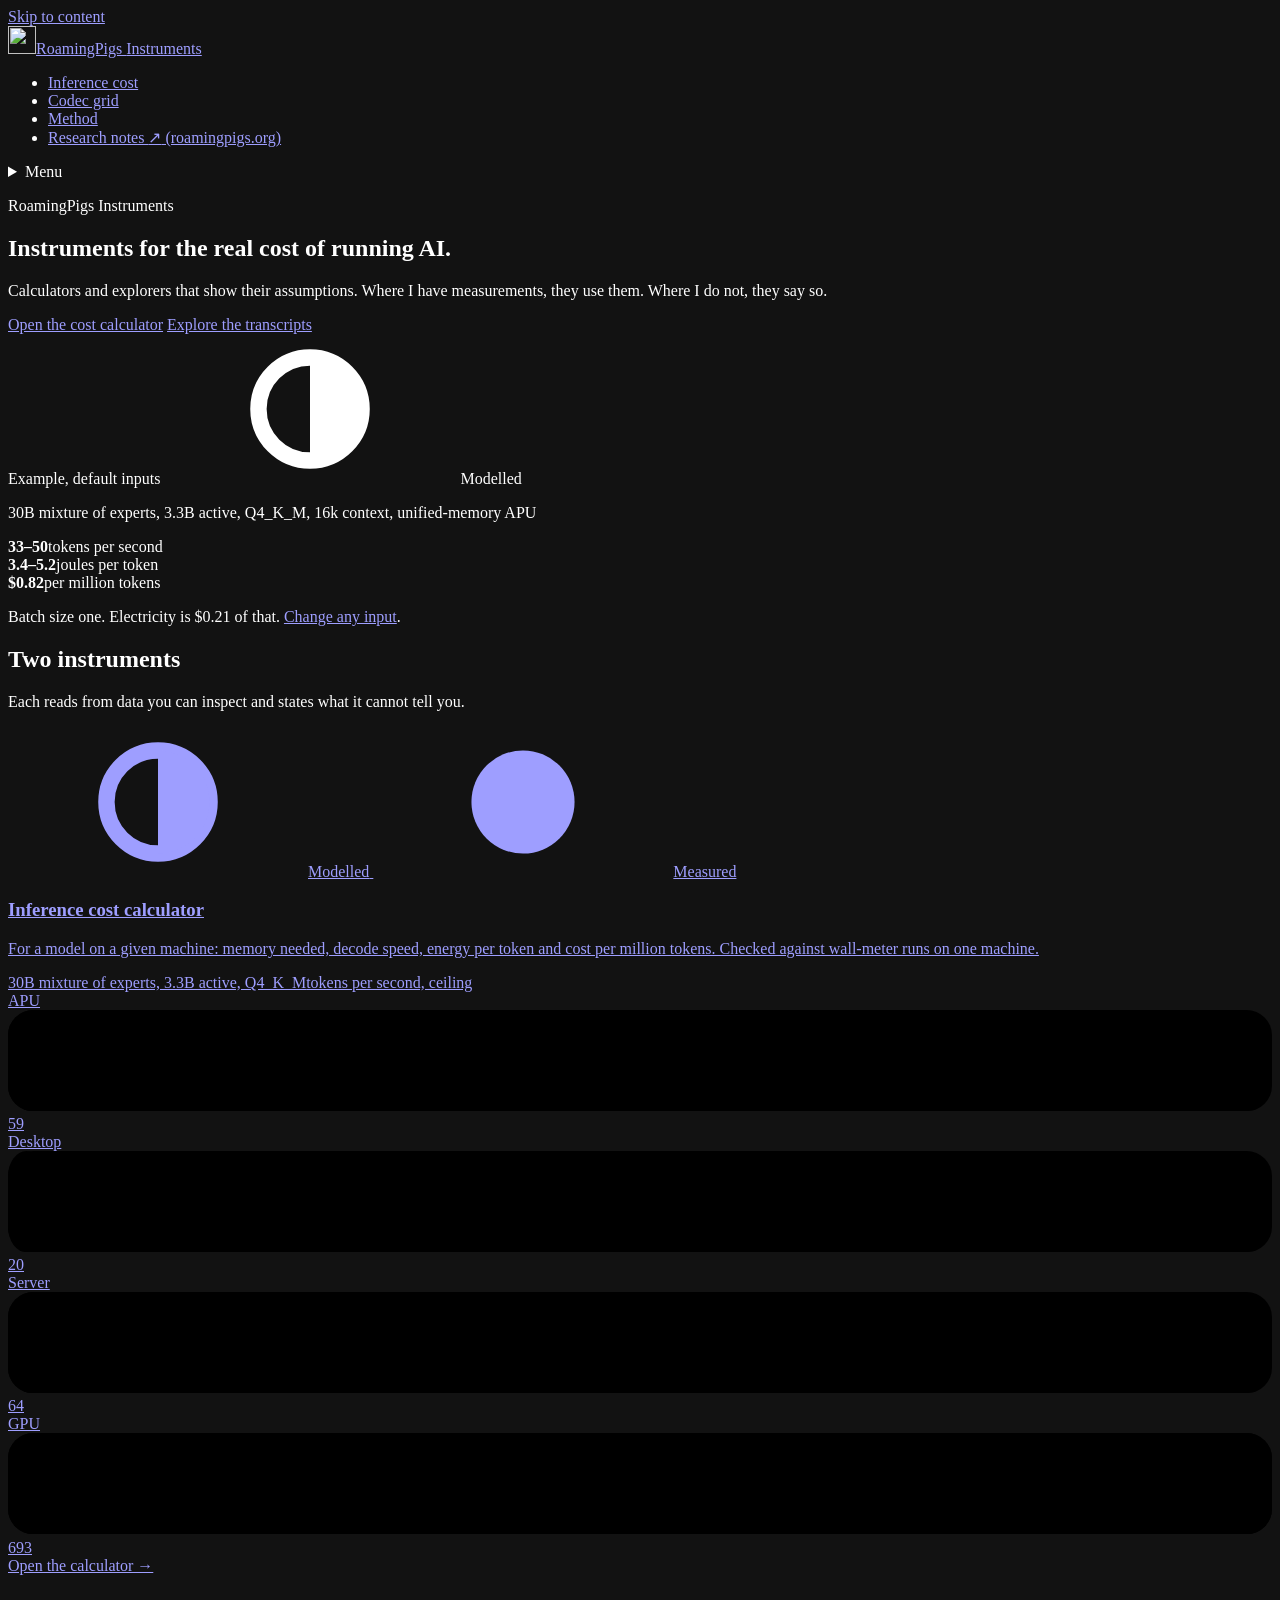
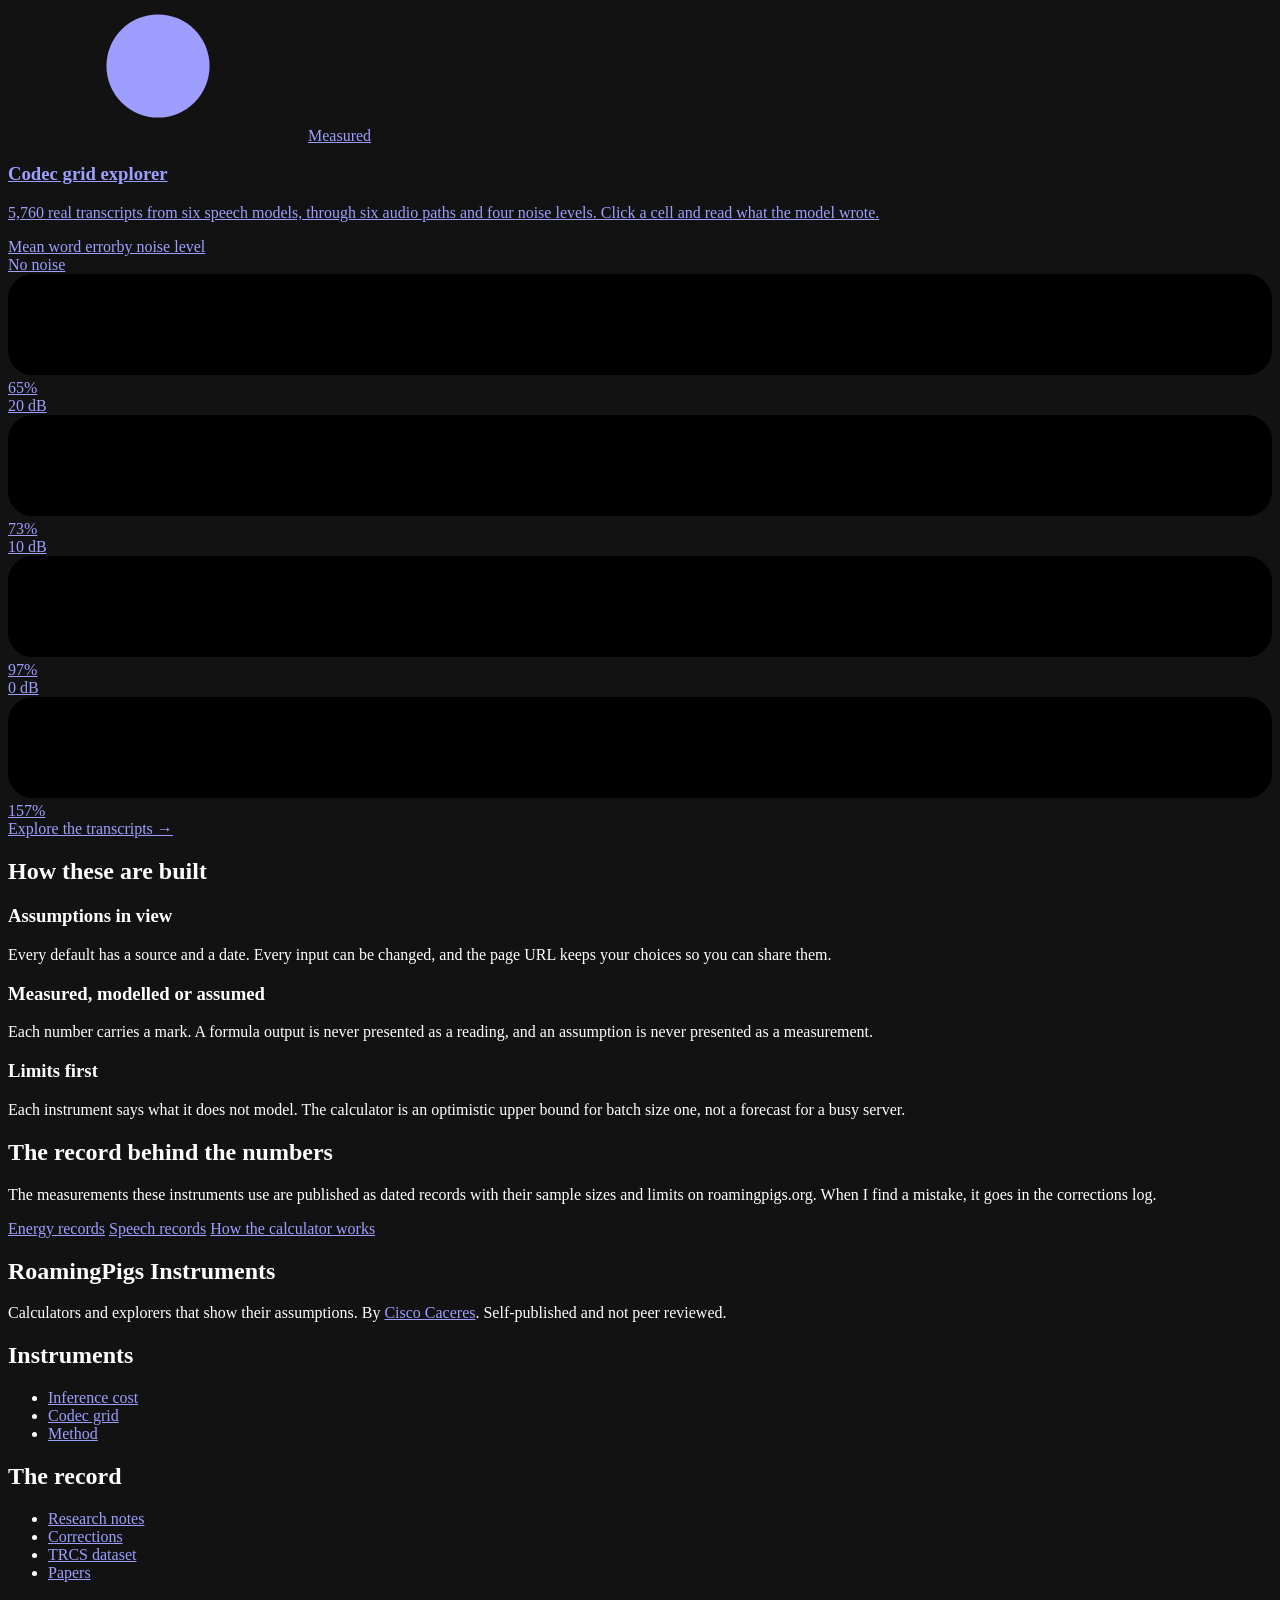
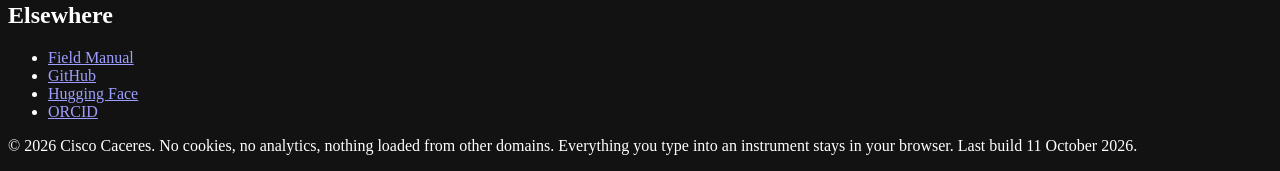
==== commit 2ffd22f0: "feat(site): rebuild the codec grid explorer on the full run (5,760 transcripts, 40 calls)" ====
--- a/site/index.html
+++ b/site/index.html
@@ -113,15 +113,14 @@
       <a class="card link" href="/codec-grid/">
         <p><span class="chip measured"><svg aria-hidden="true"><use href="#g-measured"/></svg>Measured</span></p>
         <h3>Codec grid explorer</h3>
-        <p>900 real transcripts from 6 speech models, through 6 audio paths and 5 noise levels. Click a cell and read what the model wrote.</p>
+        <p>5,760 real transcripts from six speech models, through six audio paths and four noise levels. Click a cell and read what the model wrote.</p>
         <div class="preview" aria-label="Preview: mean word error rate by noise level">
           <div class="row"><span>Mean word error</span><span>by noise level</span></div>
           <div class="bars">
-<div class="bar-row alt"><span>No noise</span><svg class="track" viewBox="0 0 100 8" preserveAspectRatio="none" aria-hidden="true"><rect class="trk" width="100" height="8" rx="2"/><rect class="fil" width="37.4" height="8" rx="2"/></svg><span class="v">59%</span></div>
-<div class="bar-row alt"><span>20 dB</span><svg class="track" viewBox="0 0 100 8" preserveAspectRatio="none" aria-hidden="true"><rect class="trk" width="100" height="8" rx="2"/><rect class="fil" width="38.1" height="8" rx="2"/></svg><span class="v">60%</span></div>
-<div class="bar-row alt"><span>10 dB</span><svg class="track" viewBox="0 0 100 8" preserveAspectRatio="none" aria-hidden="true"><rect class="trk" width="100" height="8" rx="2"/><rect class="fil" width="51.0" height="8" rx="2"/></svg><span class="v">80%</span></div>
-<div class="bar-row alt"><span>0 dB</span><svg class="track" viewBox="0 0 100 8" preserveAspectRatio="none" aria-hidden="true"><rect class="trk" width="100" height="8" rx="2"/><rect class="fil" width="82.0" height="8" rx="2"/></svg><span class="v">129%</span></div>
-<div class="bar-row alt"><span>−6 dB</span><svg class="track" viewBox="0 0 100 8" preserveAspectRatio="none" aria-hidden="true"><rect class="trk" width="100" height="8" rx="2"/><rect class="fil" width="100.0" height="8" rx="2"/></svg><span class="v">158%</span></div>
+<div class="bar-row alt"><span>No noise</span><svg class="track" viewBox="0 0 100 8" preserveAspectRatio="none" aria-hidden="true"><rect class="trk" width="100" height="8" rx="2"/><rect class="fil" width="41.5" height="8" rx="2"/></svg><span class="v">65%</span></div>
+<div class="bar-row alt"><span>20 dB</span><svg class="track" viewBox="0 0 100 8" preserveAspectRatio="none" aria-hidden="true"><rect class="trk" width="100" height="8" rx="2"/><rect class="fil" width="46.4" height="8" rx="2"/></svg><span class="v">73%</span></div>
+<div class="bar-row alt"><span>10 dB</span><svg class="track" viewBox="0 0 100 8" preserveAspectRatio="none" aria-hidden="true"><rect class="trk" width="100" height="8" rx="2"/><rect class="fil" width="61.7" height="8" rx="2"/></svg><span class="v">97%</span></div>
+<div class="bar-row alt"><span>0 dB</span><svg class="track" viewBox="0 0 100 8" preserveAspectRatio="none" aria-hidden="true"><rect class="trk" width="100" height="8" rx="2"/><rect class="fil" width="100.0" height="8" rx="2"/></svg><span class="v">157%</span></div>
           </div>
         </div>
         <span class="go">Explore the transcripts &rarr;</span>
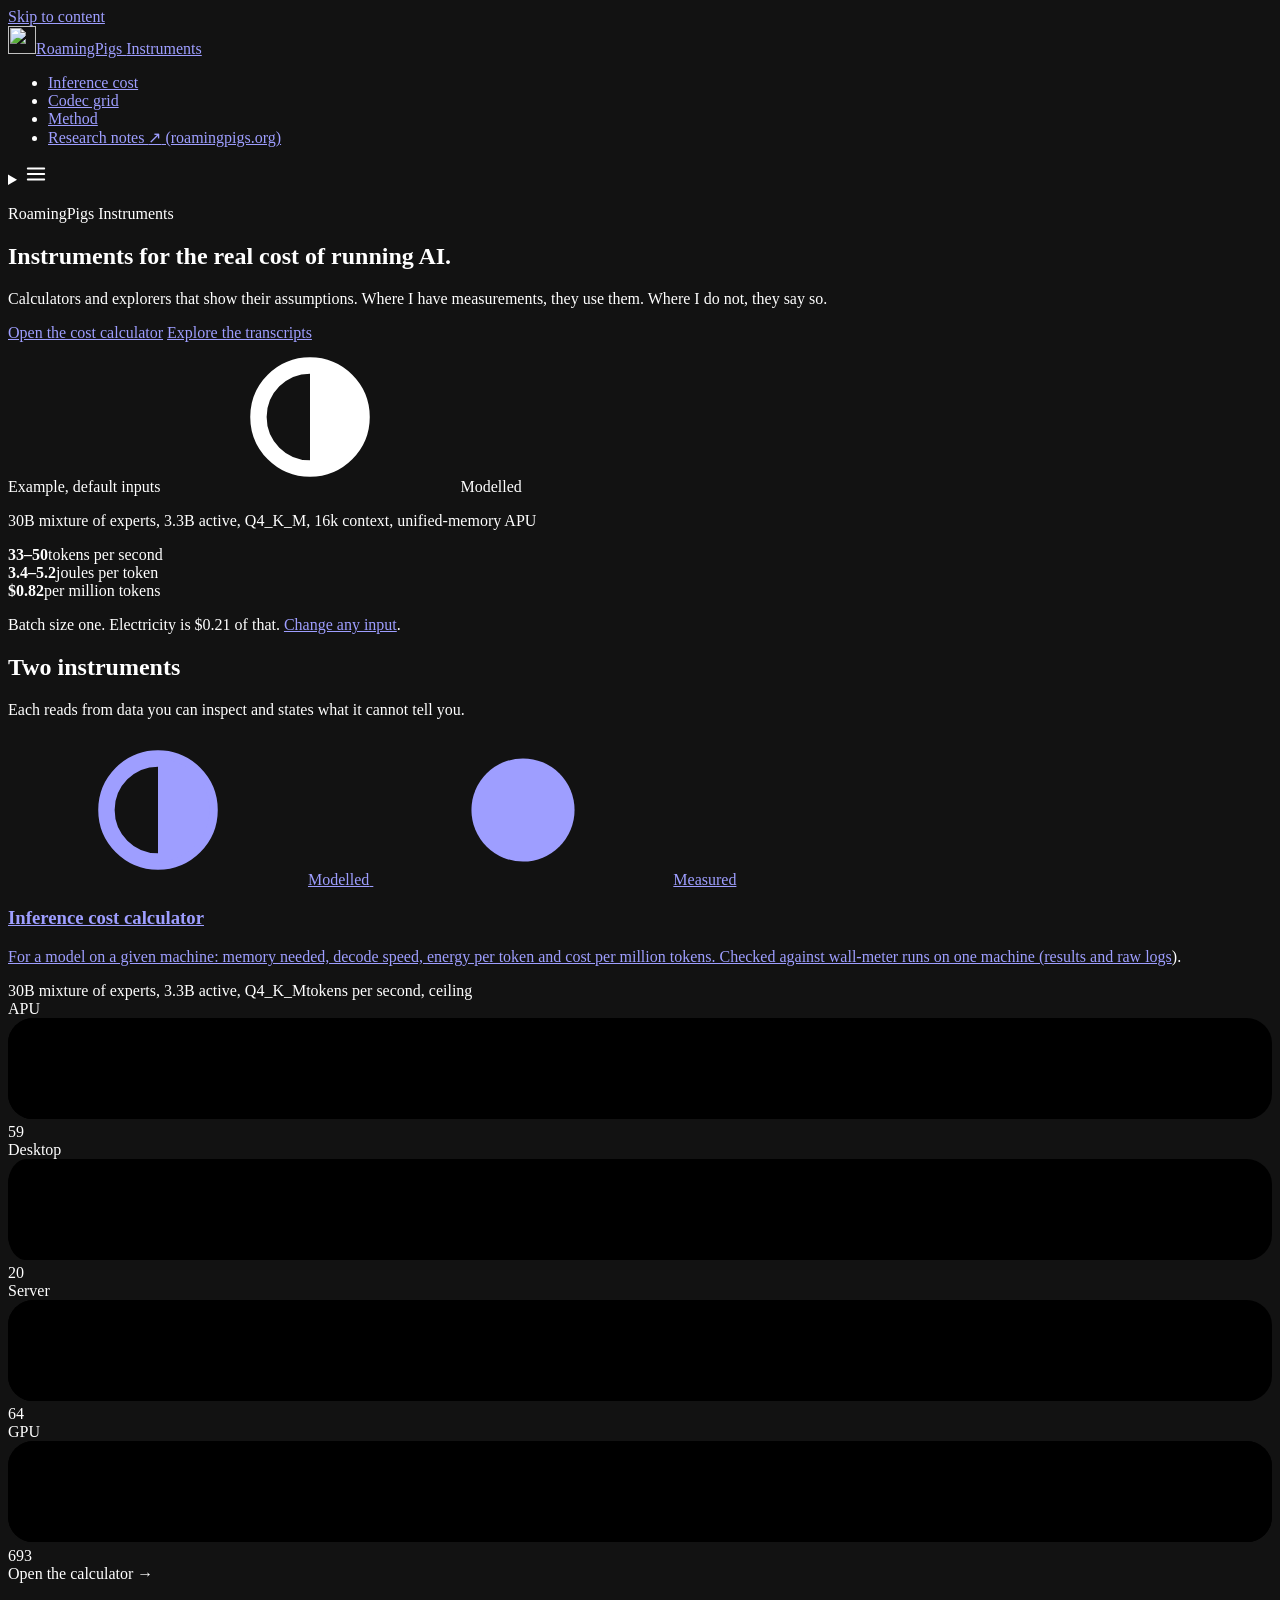
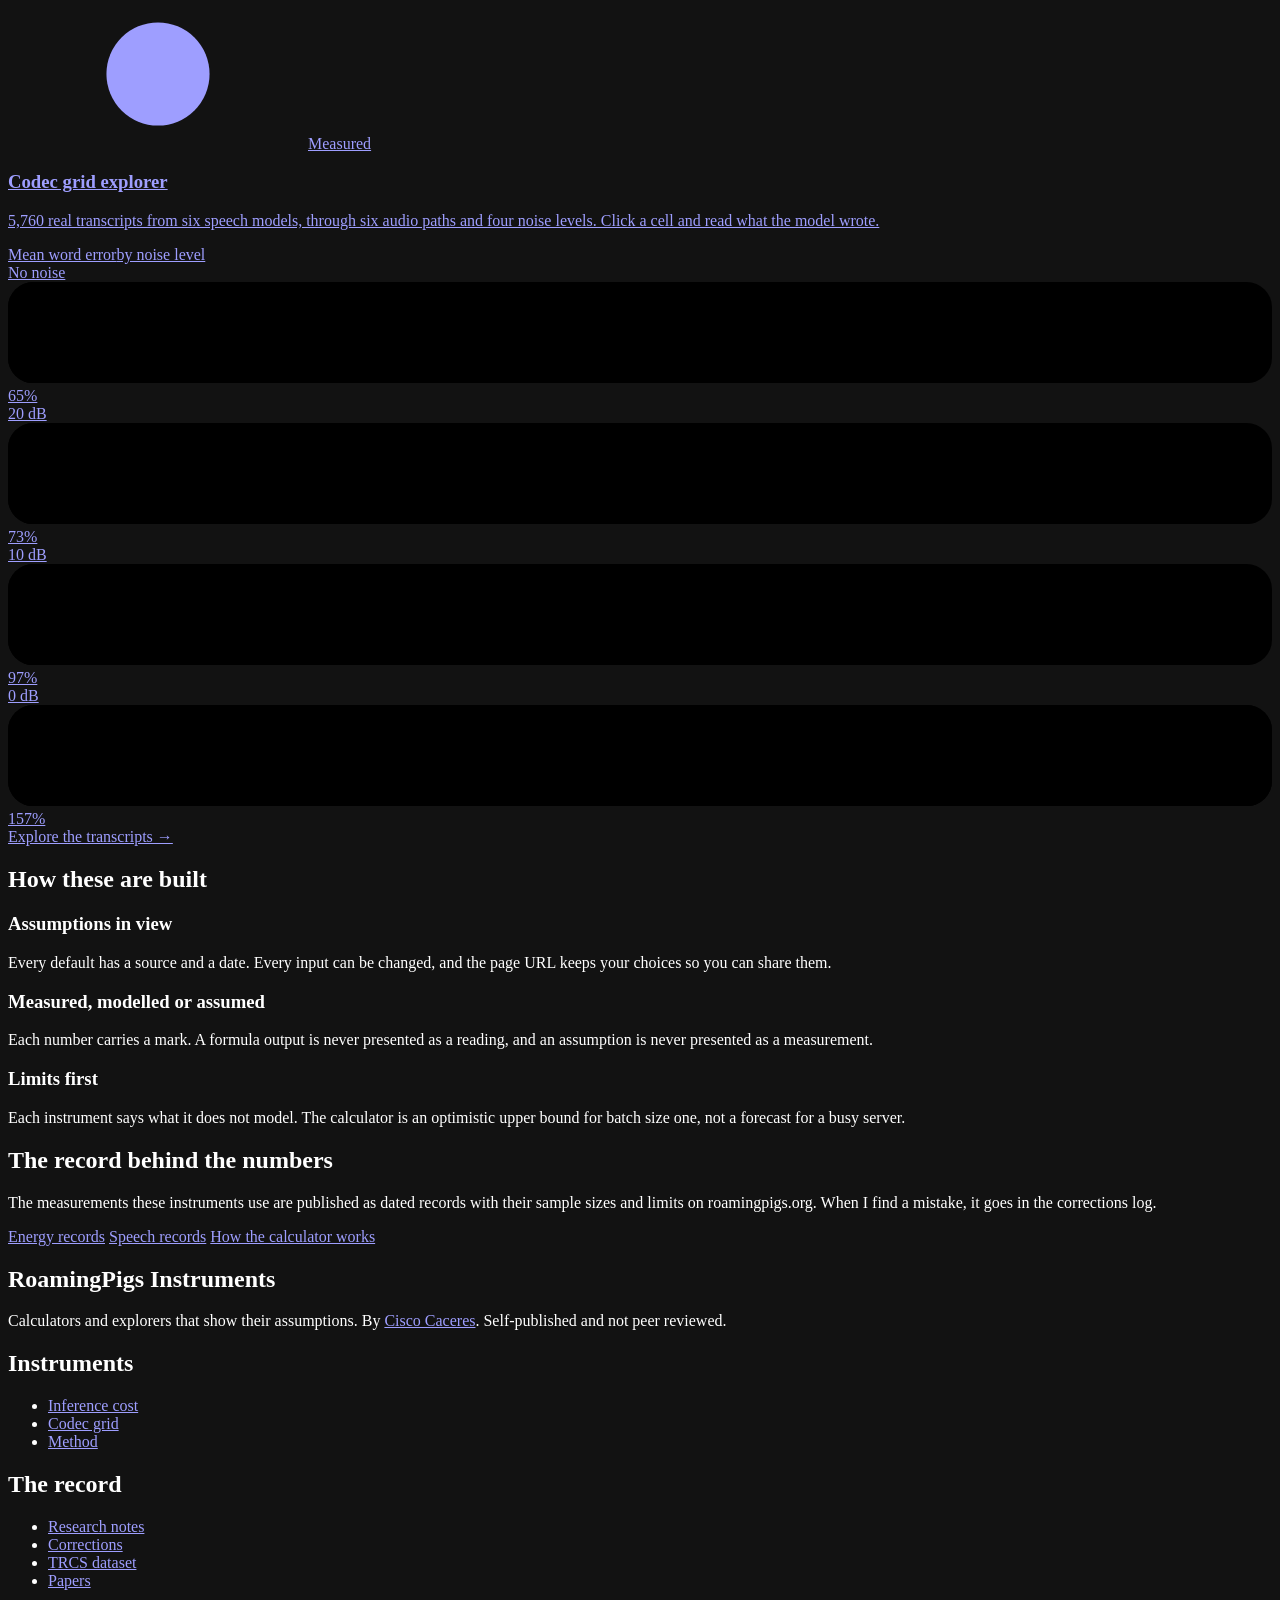
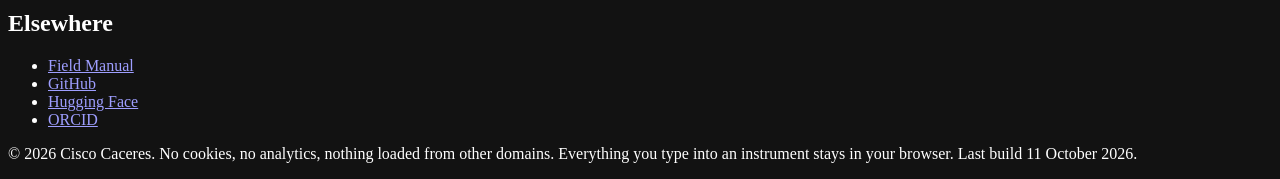
==== commit a34365f6: "Icon-only mobile menu; link the measured energy study" ====
--- a/site/index.html
+++ b/site/index.html
@@ -33,7 +33,7 @@
   <link rel="apple-touch-icon" href="/apple-touch-icon.png">
   <link rel="manifest" href="/site.webmanifest">
   <link rel="preload" href="/fonts/geist.woff2" as="font" type="font/woff2" crossorigin>
-  <link rel="stylesheet" href="/css/site.css?v=3194abd3">
+  <link rel="stylesheet" href="/css/site.css?v=96561fc5">
 </head>
 <body>
 <a class="skip" href="#main">Skip to content</a>
@@ -54,7 +54,7 @@
       </ul>
     </nav>
     <details class="nav-toggle">
-      <summary>Menu</summary>
+      <summary aria-label="Menu"><svg width="22" height="22" viewBox="0 0 24 24" fill="none" stroke="currentColor" stroke-width="2" stroke-linecap="round" aria-hidden="true" focusable="false"><line x1="3" y1="6" x2="21" y2="6"/><line x1="3" y1="12" x2="21" y2="12"/><line x1="3" y1="18" x2="21" y2="18"/></svg></summary>
       <nav class="site-nav-mobile" aria-label="Main (mobile)">
         <ul>
 <li><a href="/inference-cost/">Inference cost</a></li><li><a href="/codec-grid/">Codec grid</a></li><li><a href="/method/">Method</a></li>          <li><a class="sister" href="https://roamingpigs.org/">Research notes (roamingpigs.org) &nearr;</a></li>
@@ -98,7 +98,7 @@
       <a class="card link" href="/inference-cost/">
         <p><span class="chip modelled"><svg aria-hidden="true"><use href="#g-modelled"/></svg>Modelled</span> <span class="chip measured"><svg aria-hidden="true"><use href="#g-measured"/></svg>Measured</span></p>
         <h3>Inference cost calculator</h3>
-        <p>For a model on a given machine: memory needed, decode speed, energy per token and cost per million tokens. Checked against wall-meter runs on one machine.</p>
+        <p>For a model on a given machine: memory needed, decode speed, energy per token and cost per million tokens. Checked against wall-meter runs on one machine (<a href="https://github.com/RoamingPigs/strix-halo-energy/blob/main/RESULTS.md">results and raw logs</a>).</p>
         <div class="preview" aria-label="Preview: decode speed ceiling by hardware, default model">
           <div class="row"><span>30B mixture of experts, 3.3B active, Q4_K_M</span><span>tokens per second, ceiling</span></div>
           <div class="bars">
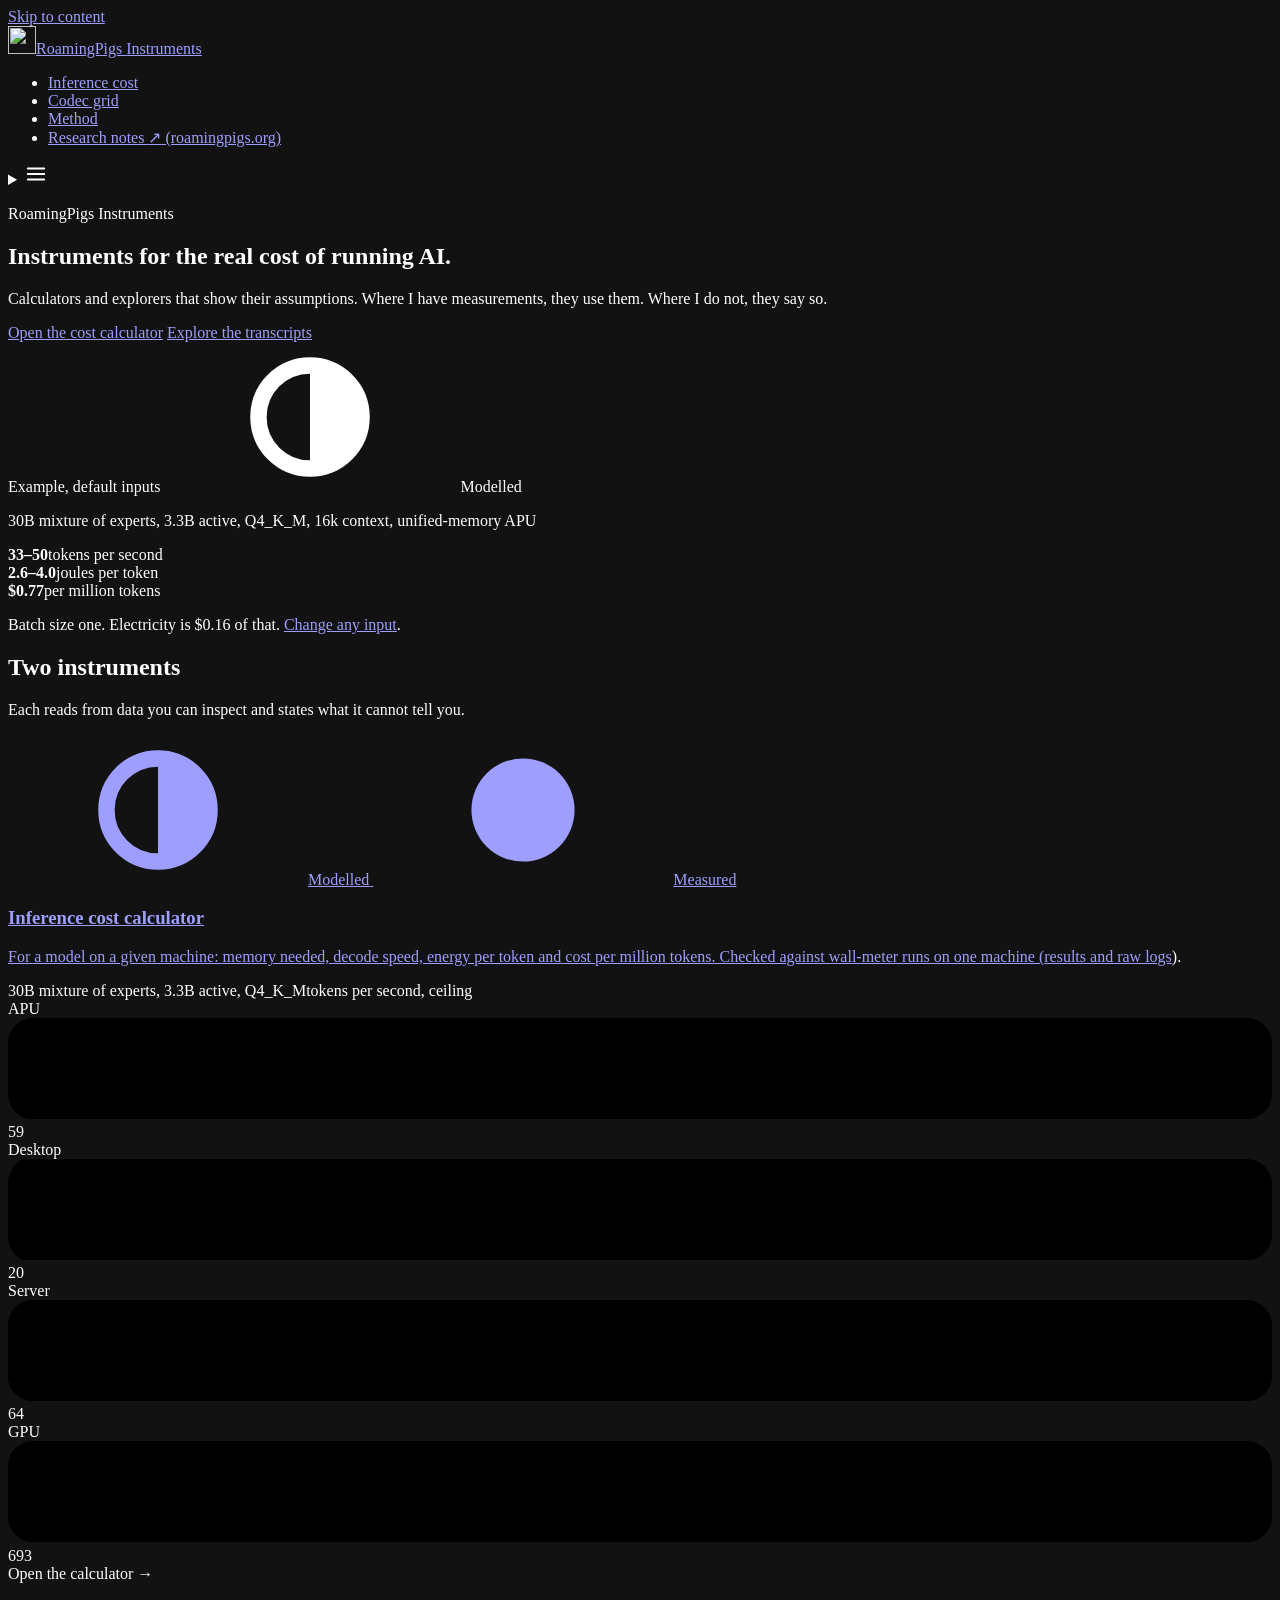
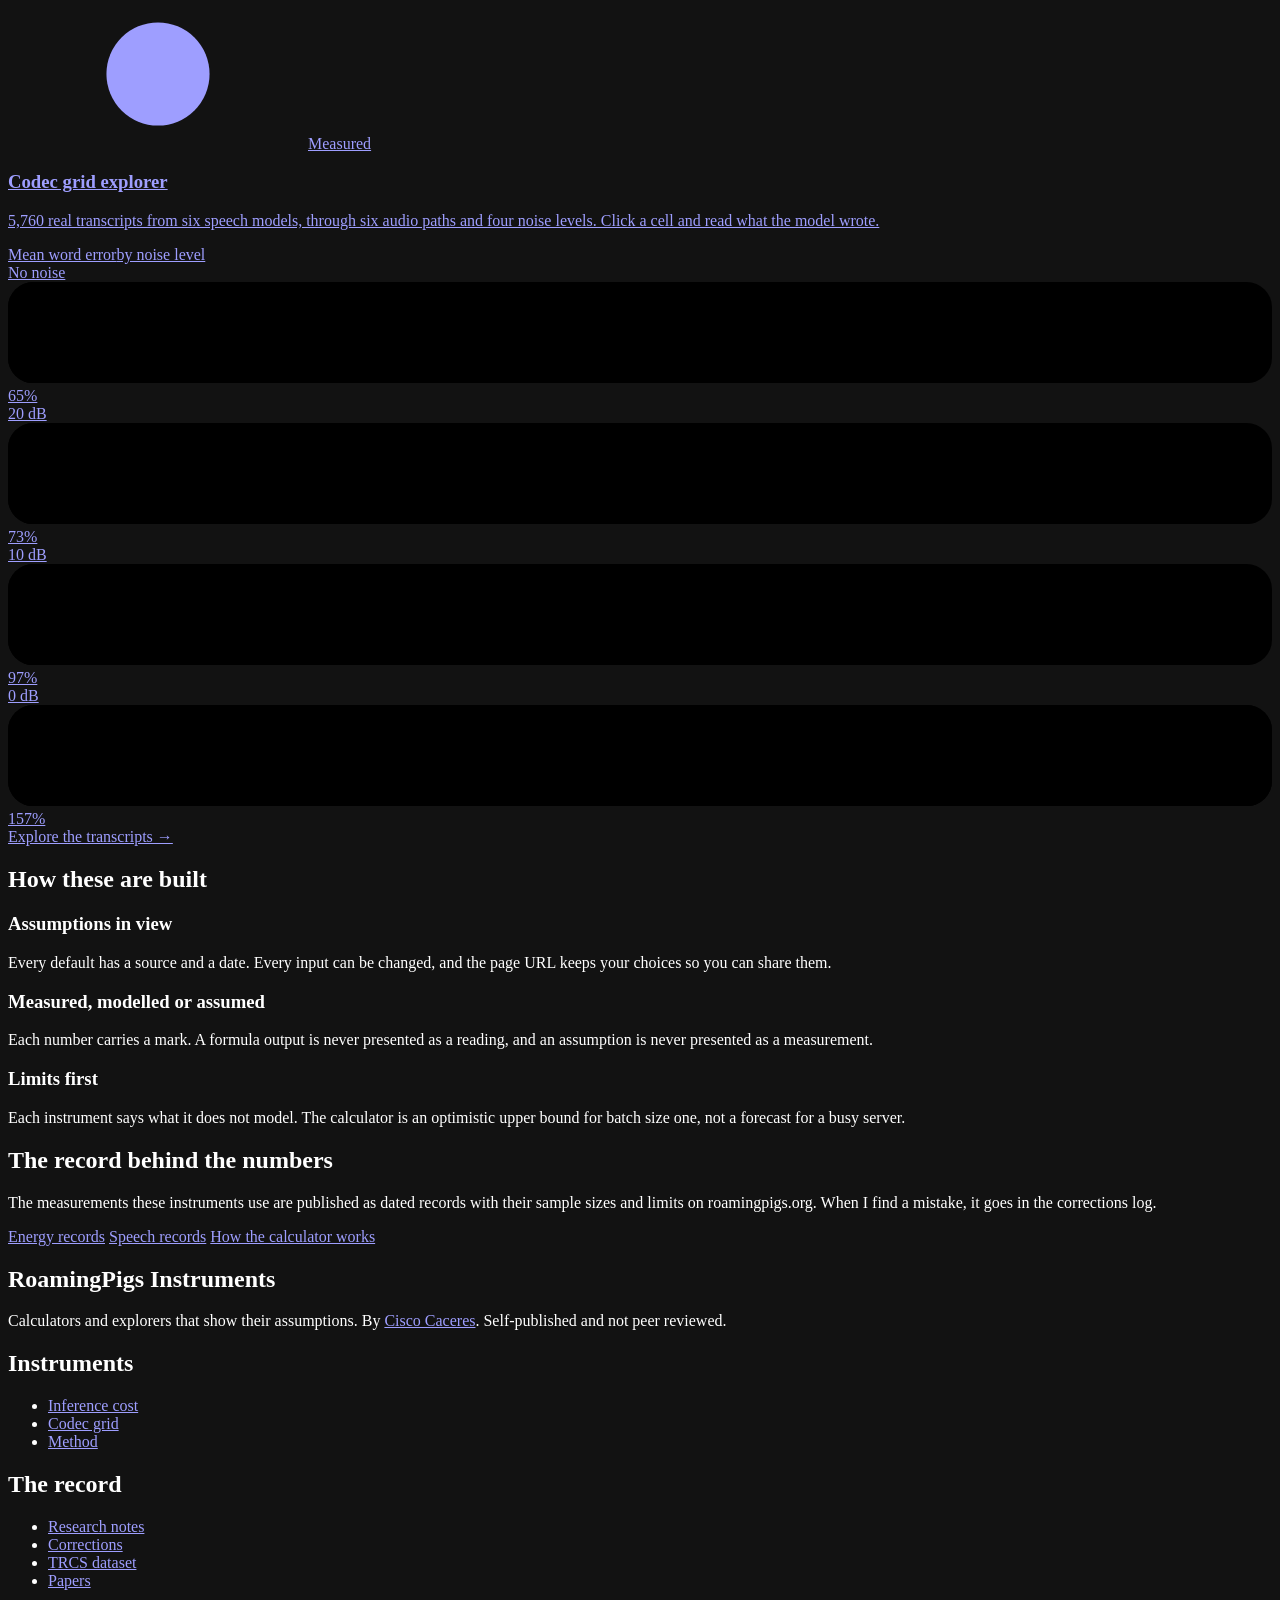
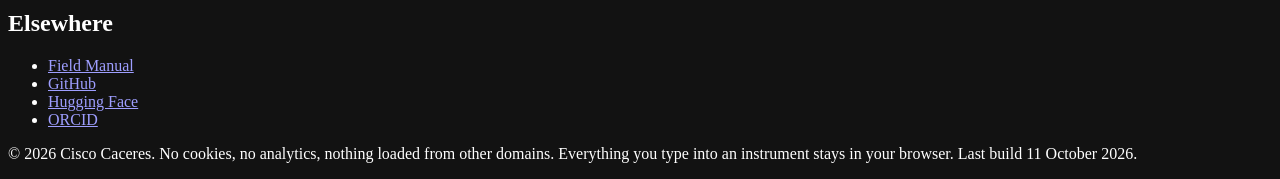
==== commit 2307a610: "Measured speed rows and measured wall power for the Strix Halo defaults; link the energy study; fix " ====
--- a/site/index.html
+++ b/site/index.html
@@ -33,7 +33,7 @@
   <link rel="apple-touch-icon" href="/apple-touch-icon.png">
   <link rel="manifest" href="/site.webmanifest">
   <link rel="preload" href="/fonts/geist.woff2" as="font" type="font/woff2" crossorigin>
-  <link rel="stylesheet" href="/css/site.css?v=96561fc5">
+  <link rel="stylesheet" href="/css/site.css?v=eb441ee7">
 </head>
 <body>
 <a class="skip" href="#main">Skip to content</a>
@@ -80,10 +80,10 @@
       <p class="scn">30B mixture of experts, 3.3B active, Q4_K_M, 16k context, unified-memory APU</p>
       <div class="trio">
         <div class="a"><b>33–50</b><span>tokens per second</span></div>
-        <div><b>3.4–5.2</b><span>joules per token</span></div>
-        <div><b>$0.82</b><span>per million tokens</span></div>
+        <div><b>2.6–4.0</b><span>joules per token</span></div>
+        <div><b>$0.77</b><span>per million tokens</span></div>
       </div>
-      <p class="foot">Batch size one. Electricity is $0.21 of that. <a href="/inference-cost/">Change any input</a>.</p>
+      <p class="foot">Batch size one. Electricity is $0.16 of that. <a href="/inference-cost/">Change any input</a>.</p>
     </aside>
   </div>
 </section>
@@ -98,7 +98,7 @@
       <a class="card link" href="/inference-cost/">
         <p><span class="chip modelled"><svg aria-hidden="true"><use href="#g-modelled"/></svg>Modelled</span> <span class="chip measured"><svg aria-hidden="true"><use href="#g-measured"/></svg>Measured</span></p>
         <h3>Inference cost calculator</h3>
-        <p>For a model on a given machine: memory needed, decode speed, energy per token and cost per million tokens. Checked against wall-meter runs on one machine (<a href="https://github.com/RoamingPigs/strix-halo-energy/blob/main/RESULTS.md">results and raw logs</a>).</p>
+        <p>For a model on a given machine: memory needed, decode speed, energy per token and cost per million tokens. Checked against wall-meter runs on one machine (<a href="https://roamingpigs.org/studies/strix-halo-energy/">results and raw logs</a>).</p>
         <div class="preview" aria-label="Preview: decode speed ceiling by hardware, default model">
           <div class="row"><span>30B mixture of experts, 3.3B active, Q4_K_M</span><span>tokens per second, ceiling</span></div>
           <div class="bars">
